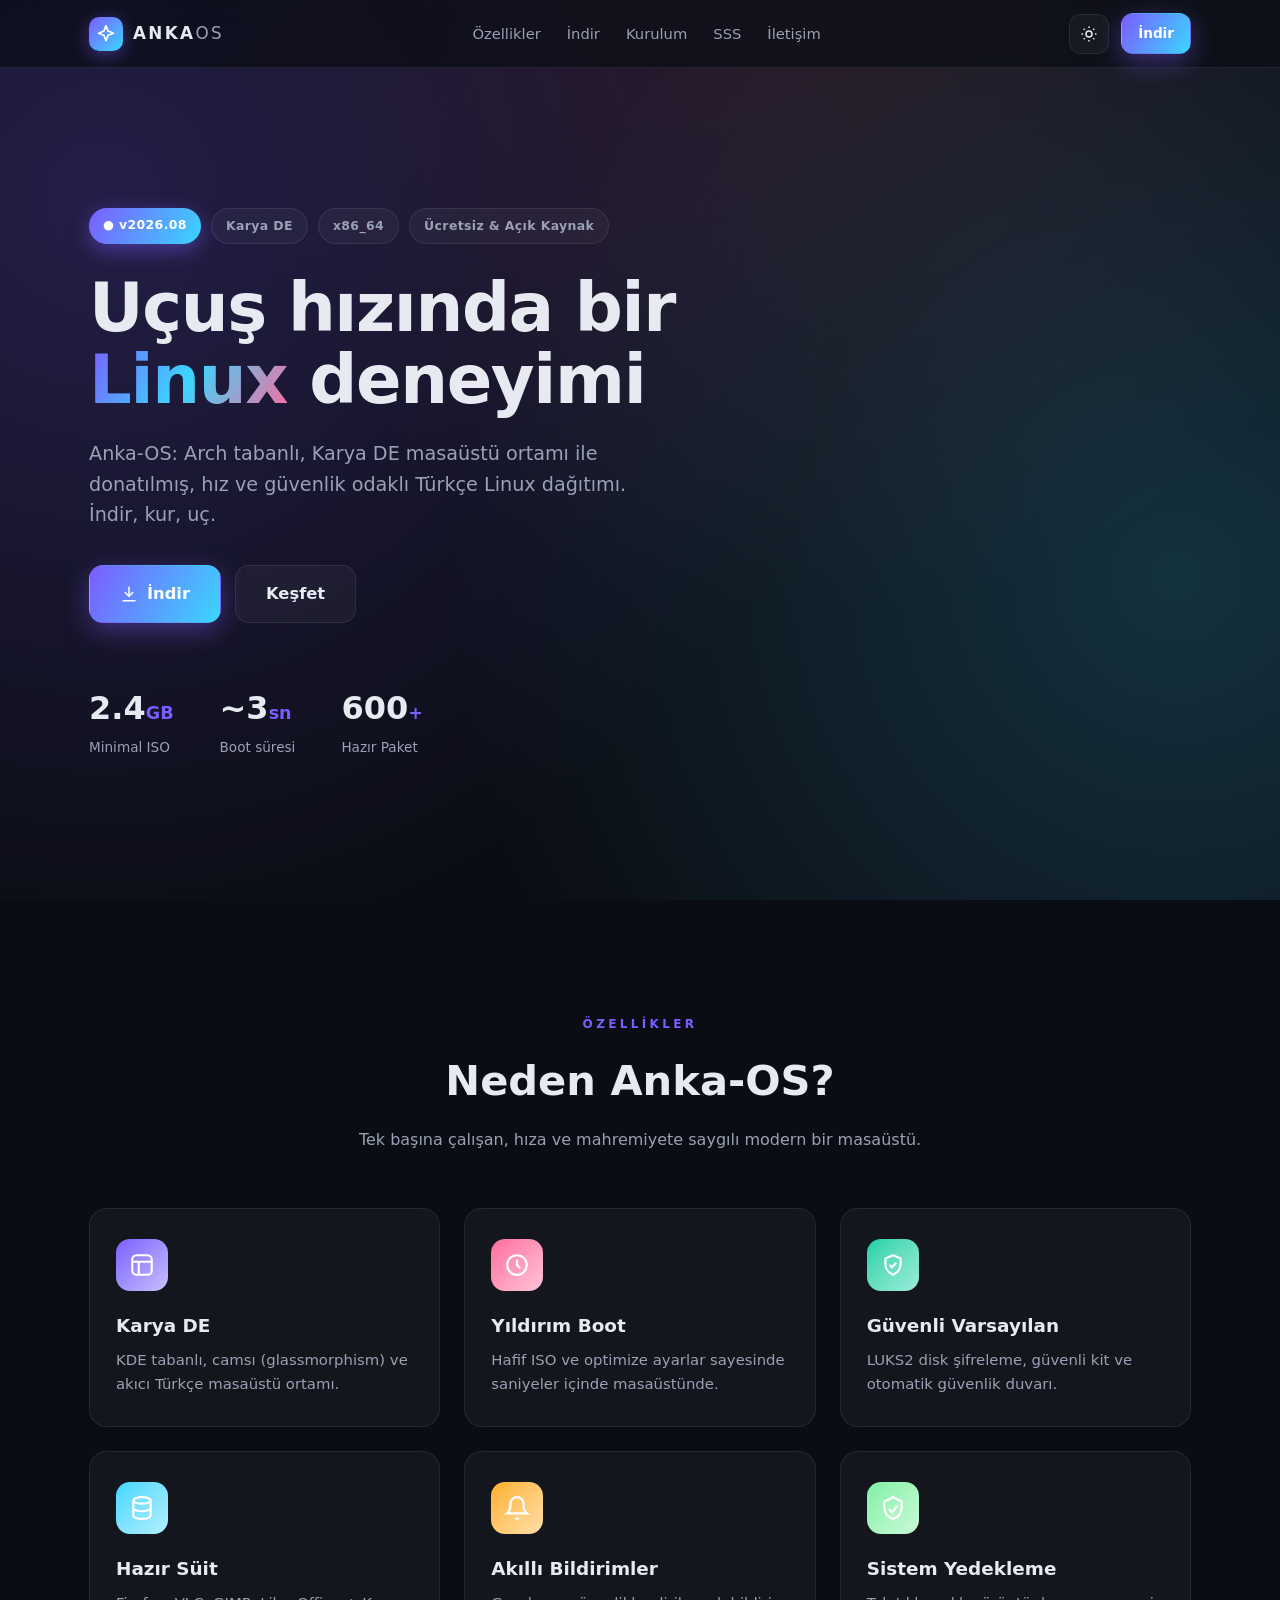
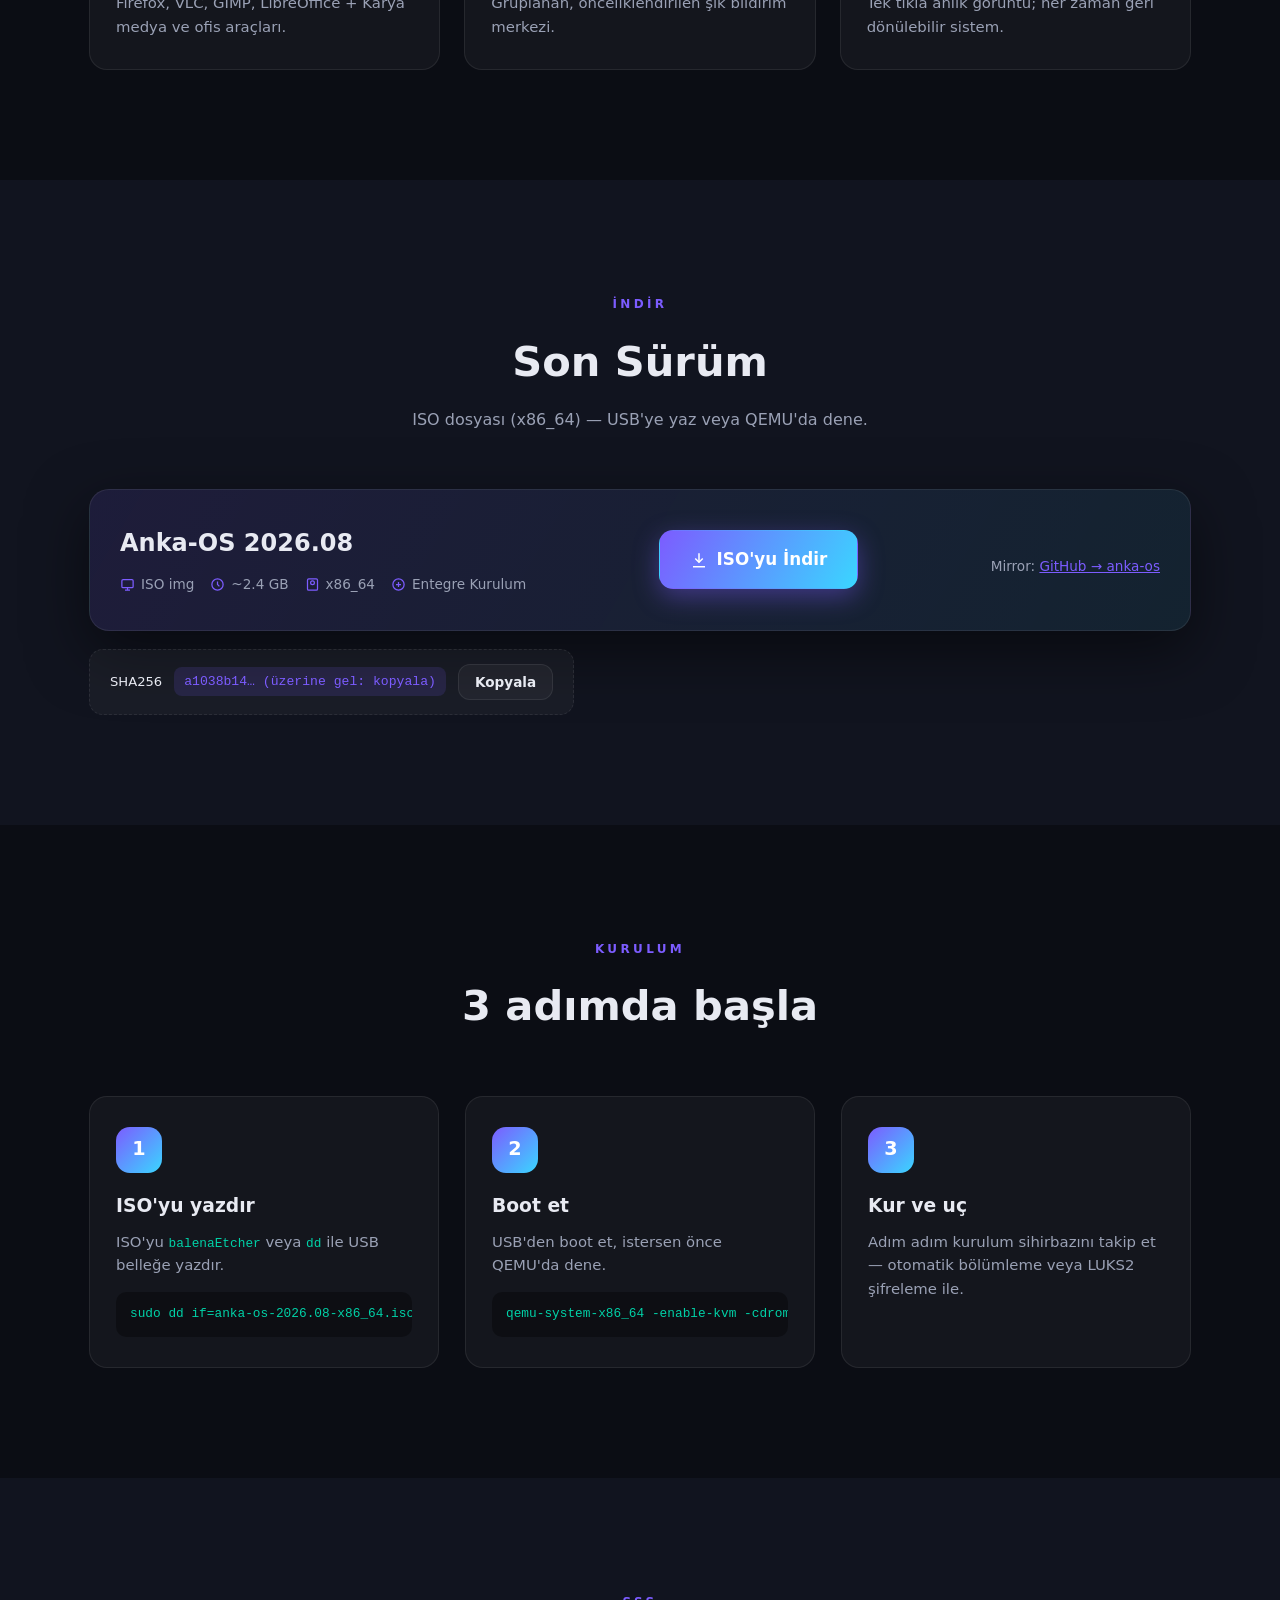
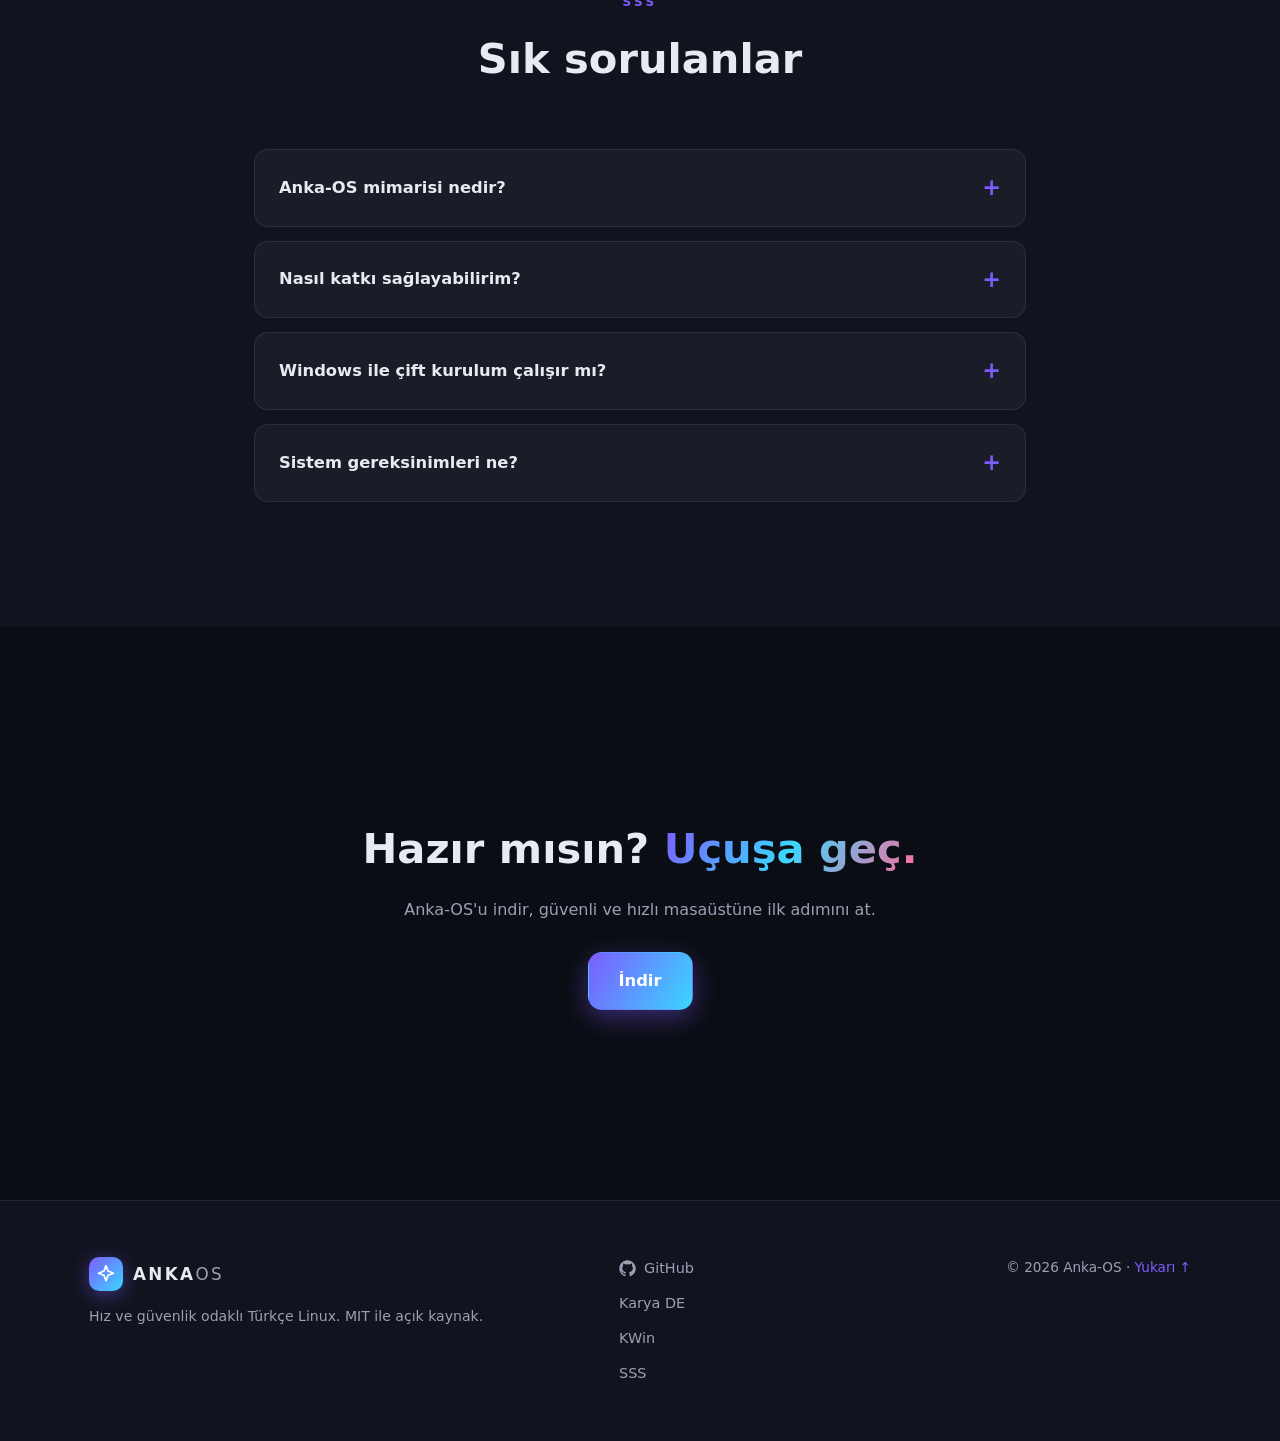
==== index.html @ d3cb18e6 "fix: doğrudan indirme linki (Drive önizlemesi yerine dosya indir)" ====
<!DOCTYPE html>
<html lang="tr" class="dark">
<head>
  <meta charset="UTF-8">
  <meta name="viewport" content="width=device-width, initial-scale=1.0">
  <title>Anka-OS — Hızlı, Şık, Güvenli Linux Dağıtımı</title>
  <meta name="description" content="Anka-OS: Karya DE masaüstü ortamıyla, hız ve güvenlik odaklı Türkçe Linux dağıtımı. İndir, kur, uç.">
  <meta property="og:title" content="Anka-OS — Hızlı, Şık, Güvenli Linux">
  <meta property="og:description" content="Karya DE + en yeni çekirdek. ISO'yu indir, QEMU'da ya da gerçek donanımda kur.">
  <meta property="og:type" content="website">
  <link rel="icon" href="assets/img/favicon.svg" type="image/svg+xml">
  <link rel="stylesheet" href="assets/css/style.css">
  <script defer src="assets/js/main.js"></script>
</head>
<body>

  <!-- NAV -->
  <header class="nav" id="nav">
    <div class="container nav-inner">
      <a href="#" class="brand">
        <span class="brand-badge" aria-hidden="true">
          <svg viewBox="0 0 24 24" fill="none" stroke="currentColor" stroke-width="2" stroke-linecap="round" stroke-linejoin="round"><path d="M12 2l2.5 6.5L21 11l-6.5 2.5L12 20l-2.5-6.5L3 11l6.5-2.5z"/></svg>
        </span>
        <span class="brand-text">ANKA<span class="brand-dim">OS</span></span>
      </a>
      <nav class="nav-links" id="navLinks">
        <a href="#ozellikler">Özellikler</a>
        <a href="#indir">İndir</a>
        <a href="#kurulum">Kurulum</a>
        <a href="#sss">SSS</a>
        <a href="#iletisim">İletişim</a>
      </nav>
      <div class="nav-actions">
        <button class="theme-toggle" id="themeToggle" aria-label="Tema değiştir" title="Açık/Koyu tema">
          <svg class="icon-sun" viewBox="0 0 24 24" fill="none" stroke="currentColor" stroke-width="2"><circle cx="12" cy="12" r="4"/><path d="M12 2v2M12 20v2M4.9 4.9l1.4 1.4M17.7 17.7l1.4 1.4M2 12h2M20 12h2M4.9 19.1l1.4-1.4M17.7 6.3l1.4-1.4"/></svg>
          <svg class="icon-moon" viewBox="0 0 24 24" fill="none" stroke="currentColor" stroke-width="2"><path d="M21 12.8A9 9 0 1111.2 3a7 7 0 009.8 9.8z"/></svg>
        </button>
        <a href="#indir" class="btn btn-primary btn-sm">İndir</a>
        <button class="hamburger" id="hamburger" aria-label="Menü">
          <span></span><span></span><span></span>
        </button>
      </div>
    </div>
  </header>

  <!-- HERO -->
  <section class="hero">
    <div class="hero-bg" aria-hidden="true"></div>
    <div class="container hero-inner">
      <div class="hero-badges">
        <span class="badge badge-glow">● v2026.08</span>
        <span class="badge">Karya DE</span>
        <span class="badge">x86_64</span>
        <span class="badge">Ücretsiz & Açık Kaynak</span>
      </div>
      <h1 class="hero-title">Uçuş hızında bir<br><span class="grad">Linux</span> deneyimi</h1>
      <p class="hero-sub">
        Anka-OS: Arch tabanlı, Karya DE masaüstü ortamı ile donatılmış,
        hız ve güvenlik odaklı Türkçe Linux dağıtımı. İndir, kur, uç.
      </p>
      <div class="hero-actions">
        <a href="#indir" class="btn btn-primary btn-lg">
          <svg viewBox="0 0 24 24" fill="none" stroke="currentColor" stroke-width="2" stroke-linecap="round"><path d="M12 3v12"/><path d="M7 10l5 5 5-5"/><path d="M4 21h16"/></svg>
          İndir
        </a>
        <a href="#ozellikler" class="btn btn-ghost btn-lg">Keşfet</a>
      </div>
      <div class="hero-stats">
        <div class="stat"><b>2.4<span>GB</span></b><small>Minimal ISO</small></div>
        <div class="stat"><b>~3<span>sn</span></b><small>Boot süresi</small></div>
        <div class="stat"><b>600<span>+</span></b><small>Hazır Paket</small></div>
      </div>
    </div>
  </section>

  <!-- ÖZELLİKLER -->
  <section class="section" id="ozellikler">
    <div class="container">
      <div class="section-head">
        <span class="overline">Özellikler</span>
        <h2>Neden Anka-OS?</h2>
        <p>Tek başına çalışan, hıza ve mahremiyete saygılı modern bir masaüstü.</p>
      </div>
      <div class="grid">
        <article class="card">
          <div class="card-icon" style="--ic:#7c5cff">
            <svg viewBox="0 0 24 24" fill="none" stroke="currentColor" stroke-width="2"><rect x="3" y="3" width="18" height="18" rx="4"/><path d="M3 9h18M9 21V9"/></svg>
          </div>
          <h3>Karya DE</h3>
          <p>KDE tabanlı, camsı (glassmorphism) ve akıcı Türkçe masaüstü ortamı.</p>
        </article>
        <article class="card">
          <div class="card-icon" style="--ic:#ff6b9d">
            <svg viewBox="0 0 24 24" fill="none" stroke="currentColor" stroke-width="2"><circle cx="12" cy="12" r="9"/><path d="M12 7v5l3 3"/></svg>
          </div>
          <h3>Yıldırım Boot</h3>
          <p>Hafif ISO ve optimize ayarlar sayesinde saniyeler içinde masaüstünde.</p>
        </article>
        <article class="card">
          <div class="card-icon" style="--ic:#00d1a7">
            <svg viewBox="0 0 24 24" fill="none" stroke="currentColor" stroke-width="2"><path d="M12 3l7 3v5c0 5-3.5 8.5-7 10-3.5-1.5-7-5-7-10V6z"/><path d="M9 12l2 2 4-4"/></svg>
          </div>
          <h3>Güvenli Varsayılan</h3>
          <p>LUKS2 disk şifreleme, güvenli kit ve otomatik güvenlik duvarı.</p>
        </article>
        <article class="card">
          <div class="card-icon" style="--ic:#3ad6ff">
            <svg viewBox="0 0 24 24" fill="none" stroke="currentColor" stroke-width="2"><ellipse cx="12" cy="5" rx="8" ry="3"/><path d="M4 5v14c0 1.7 3.6 3 8 3s8-1.3 8-3V5"/><path d="M4 12c0 1.7 3.6 3 8 3s8-1.3 8-3"/></svg>
          </div>
          <h3>Hazır Süit</h3>
          <p>Firefox, VLC, GIMP, LibreOffice + Karya medya ve ofis araçları.</p>
        </article>
        <article class="card">
          <div class="card-icon" style="--ic:#ffb020">
            <svg viewBox="0 0 24 24" fill="none" stroke="currentColor" stroke-width="2"><path d="M18 8a6 6 0 00-12 0c0 7-3 9-3 9h18s-3-2-3-9"/><path d="M13.7 21a2 2 0 01-3.4 0"/></svg>
          </div>
          <h3>Akıllı Bildirimler</h3>
          <p>Gruplanan, önceliklendirilen şık bildirim merkezi.</p>
        </article>
        <article class="card">
          <div class="card-icon" style="--ic:#7ef0a4">
            <svg viewBox="0 0 24 24" fill="none" stroke="currentColor" stroke-width="2"><path d="M12 2l8 4v6c0 5-3.5 9-8 10-4.5-1-8-5-8-10V6z"/><path d="M8 13l3 3 5-6"/></svg>
          </div>
          <h3>Sistem Yedekleme</h3>
          <p>Tek tıkla anlık görüntü; her zaman geri dönülebilir sistem.</p>
        </article>
      </div>
    </div>
  </section>

  <!-- İNDİR -->
  <section class="section section-alt" id="indir">
    <div class="container">
      <div class="section-head">
        <span class="overline">İndir</span>
        <h2>Son Sürüm</h2>
        <p>ISO dosyası (x86_64) — USB'ye yaz veya QEMU'da dene.</p>
      </div>
      <div class="download-card">
        <div class="dl-info">
          <div class="dl-ver">Anka-OS <b>2026.08</b></div>
          <div class="dl-meta">
            <span><svg viewBox="0 0 24 24" fill="none" stroke="currentColor" stroke-width="2"><rect x="3" y="4" width="18" height="13" rx="2"/><path d="M8 21h8M12 17v4"/></svg> ISO img</span>
            <span><svg viewBox="0 0 24 24" fill="none" stroke="currentColor" stroke-width="2"><circle cx="12" cy="12" r="9"/><path d="M12 7v5l3 3"/></svg> ~2.4 GB</span>
            <span><svg viewBox="0 0 24 24" fill="none" stroke="currentColor" stroke-width="2"><rect x="4" y="3" width="16" height="18" rx="2"/><path d="M12 12c1.5 0 3-1 3-3 0-2-1-3-3-3s-3 1-3 3c0 2 1.5 3 3 3z"/></svg> x86_64</span>
            <span><svg viewBox="0 0 24 24" fill="none" stroke="currentColor" stroke-width="2"><circle cx="12" cy="12" r="9"/><path d="M8 12h8M12 8v8"/></svg> Entegre Kurulum</span>
          </div>
        </div>
        <a href="https://drive.usercontent.google.com/download?id=1ZesMBj_uXWnRsh5Z6Bl4nd_MOm4eyefO&export=download" class="btn btn-primary btn-lg dl-btn" id="downloadBtn" target="_blank" rel="noopener">
          <svg viewBox="0 0 24 24" fill="none" stroke="currentColor" stroke-width="2"><path d="M12 3v12"/><path d="M7 10l5 5 5-5"/><path d="M4 21h16"/></svg>
          ISO'yu İndir
        </a>
        <p class="dl-note">Mirror: <a href="https://github.com/muhammetodosks/anka-os" target="_blank" rel="noopener">GitHub → anka-os</a></p>
      </div>
      <div class="checksum">
        <span>SHA256</span>
        <code id="checksumText">a1038b14… (üzerine gel: kopyala)</code>
        <button class="btn btn-ghost btn-sm" id="copyChecksum">Kopyala</button>
      </div>
    </div>
  </section>

  <!-- KURULUM -->
  <section class="section" id="kurulum">
    <div class="container">
      <div class="section-head">
        <span class="overline">Kurulum</span>
        <h2>3 adımda başla</h2>
      </div>
      <div class="steps">
        <div class="step">
          <div class="step-num">1</div>
          <h3>ISO'yu yazdır</h3>
          <p>ISO'yu <code>balenaEtcher</code> veya <code>dd</code> ile USB belleğe yazdır.</p>
          <pre><code>sudo dd if=anka-os-2026.08-x86_64.iso of=/dev/sdX bs=4M status=progress</code></pre>
        </div>
        <div class="step">
          <div class="step-num">2</div>
          <h3>Boot et</h3>
          <p>USB'den boot et, istersen önce QEMU'da dene.</p>
          <pre><code>qemu-system-x86_64 -enable-kvm -cdrom anka-os-2026.08-x86_64.iso -m 4096</code></pre>
        </div>
        <div class="step">
          <div class="step-num">3</div>
          <h3>Kur ve uç</h3>
          <p>Adım adım kurulum sihirbazını takip et — otomatik bölümleme veya LUKS2 şifreleme ile.</p>
        </div>
      </div>
    </div>
  </section>

  <!-- SSS -->
  <section class="section section-alt" id="sss">
    <div class="container container-narrow">
      <div class="section-head">
        <span class="overline">SSS</span>
        <h2>Sık sorulanlar</h2>
      </div>
      <div class="faq" id="faq">
        <details>
          <summary>Anka-OS mimarisi nedir?</summary>
          <p>Arch Linux tabanlı, KDE/Karya DE masaüstü ortamı taşıyan bağımsız, Türkçe Linux dağıtımı.</p>
        </details>
        <details>
          <summary>Nasıl katkı sağlayabilirim?</summary>
          <p>GitHub üzerindeki açık kaynak depoya issue açabilir, kod yazabilir veya paket önerebilirsiniz.</p>
        </details>
        <details>
          <summary>Windows ile çift kurulum çalışır mı?</summary>
          <p>Evet — kurulum sihirbazında otomatik bölümleme "yan yana" seçeneğini destekler.</p>
        </details>
        <details>
          <summary>Sistem gereksinimleri ne?</summary>
          <p>4 GB RAM, 20 GB disk ve 64-bit işlemci önerilir. 2 GB RAM ile canlı deneme yapabilirsiniz.</p>
        </details>
      </div>
    </div>
  </section>

  <!-- CTA -->
  <section class="section cta">
    <div class="container cta-inner">
      <h2>Hazır mısın? <span class="grad">Uçuşa geç.</span></h2>
      <p>Anka-OS'u indir, güvenli ve hızlı masaüstüne ilk adımını at.</p>
      <a href="#indir" class="btn btn-primary btn-lg">İndir</a>
    </div>
  </section>

  <!-- FOOTER -->
  <footer class="footer" id="iletisim">
    <div class="container footer-inner">
      <div>
        <div class="brand">
          <span class="brand-badge" aria-hidden="true">
            <svg viewBox="0 0 24 24" fill="none" stroke="currentColor" stroke-width="2" stroke-linecap="round" stroke-linejoin="round"><path d="M12 2l2.5 6.5L21 11l-6.5 2.5L12 20l-2.5-6.5L3 11l6.5-2.5z"/></svg>
          </span>
          <span class="brand-text">ANKA<span class="brand-dim">OS</span></span>
        </div>
        <p class="footer-note">Hız ve güvenlik odaklı Türkçe Linux. MIT ile açık kaynak.</p>
      </div>
      <div class="footer-links">
        <a href="https://github.com/muhammetodosks/anka-os" target="_blank" rel="noopener"><svg viewBox="0 0 24 24" fill="currentColor"><path d="M12 .5C5.7.5.5 5.7.5 12c0 5.1 3.3 9.4 7.9 10.9.6.1.8-.3.8-.6v-2c-3.2.7-3.9-1.5-3.9-1.5-.5-1.3-1.3-1.7-1.3-1.7-1-.7.1-.7.1-.7 1.2.1 1.8 1.2 1.8 1.2 1 1.8 2.7 1.3 3.4 1 .1-.8.4-1.3.7-1.6-2.6-.3-5.3-1.3-5.3-5.7 0-1.3.4-2.3 1.2-3.1-.1-.3-.5-1.5.1-3.1 0 0 1-.3 3.2 1.2a11 11 0 015.8 0c2.2-1.5 3.2-1.2 3.2-1.2.6 1.6.2 2.8.1 3.1.8.8 1.2 1.8 1.2 3.1 0 4.4-2.7 5.4-5.3 5.7.4.4.8 1.1.8 2.2v3.2c0 .3.2.7.8.6 4.6-1.5 7.9-5.8 7.9-10.9C23.5 5.7 18.3.5 12 .5z"/></svg> GitHub</a>
        <a href="https://github.com/muhammetodosks/karya-de" target="_blank" rel="noopener">Karya DE</a>
        <a href="https://github.com/muhammetodosks/kwin" target="_blank" rel="noopener">KWin</a>
        <a href="#sss">SSS</a>
      </div>
      <div class="footer-made">
        <p>© 2026 Anka-OS · <a href="#" onclick="window.scrollTo({top:0,behavior:'smooth'});return false">Yukarı ↑</a></p>
      </div>
    </div>
  </footer>

  <button class="back-to-top" id="backToTop" aria-label="Yukarı çık">
    <svg viewBox="0 0 24 24" fill="none" stroke="currentColor" stroke-width="2" stroke-linecap="round"><path d="M12 19V5"/><path d="M5 12l7-7 7 7"/></svg>
  </button>

</body>
</html>
---- assets/css/style.css ----
/* ANKA-OS — Modern Landing 2026 */
:root {
  --bg: #0b0d14;
  --bg-alt: #11141f;
  --card: rgba(255, 255, 255, 0.04);
  --card-border: rgba(255, 255, 255, 0.08);
  --text: #e8eaf2;
  --muted: #9aa1b5;
  --primary: #7c5cff;
  --primary-2: #3ad6ff;
  --accent: #ff6b9d;
  --success: #00d1a7;
  --radius: 18px;
  --shadow: 0 20px 60px rgba(0, 0, 0, 0.5);
  --nav-h: 68px;
}
html.light {
  --bg: #f4f5fb;
  --bg-alt: #eceef8;
  --card: rgba(0, 0, 0, 0.03);
  --card-border: rgba(0, 0, 0, 0.08);
  --text: #10132a;
  --muted: #565d75;
  --shadow: 0 20px 60px rgba(30, 40, 90, 0.12);
}
* { margin: 0; padding: 0; box-sizing: border-box; }
html { scroll-behavior: smooth; }
body {
  font-family: "Inter", "Segoe UI", system-ui, sans-serif;
  background: var(--bg); color: var(--text);
  line-height: 1.6;
  transition: background .4s ease, color .4s ease;
  overflow-x: hidden;
}
.container { width: 100%; max-width: 1150px; margin: 0 auto; padding: 0 24px; }
.container-narrow { max-width: 820px; }
.grad {
  background: linear-gradient(120deg, var(--primary), var(--primary-2) 50%, var(--accent));
  -webkit-background-clip: text; background-clip: text;
  -webkit-text-fill-color: transparent; color: transparent;
}

/* ---------- NAV ---------- */
.nav {
  position: fixed; top: 0; left: 0; right: 0; height: var(--nav-h); z-index: 100;
  background: color-mix(in srgb, var(--bg) 70%, transparent);
  backdrop-filter: blur(16px); -webkit-backdrop-filter: blur(16px);
  border-bottom: 1px solid var(--card-border);
  transition: background .3s ease;
}
.nav-inner { height: 100%; display: flex; align-items: center; justify-content: space-between; gap: 20px; }
.brand { display: flex; align-items: center; gap: 10px; text-decoration: none; color: var(--text); }
.brand-badge {
  width: 34px; height: 34px; display: grid; place-items: center; border-radius: 10px; color: #fff;
  background: linear-gradient(135deg, var(--primary), var(--primary-2));
  box-shadow: 0 4px 18px rgba(124,92,255,.45);
}
.brand-badge svg { width: 20px; height: 20px; }
.brand-text { font-weight: 800; letter-spacing: .14em; font-size: 1.05rem; }
.brand-dim { color: var(--muted); font-weight: 500; }
.nav-links { display: flex; gap: 26px; align-items: center; }
.nav-links a { color: var(--muted); text-decoration: none; font-size: .92rem; font-weight: 500; transition: color .2s; }
.nav-links a:hover { color: var(--text); }
.nav-actions { display: flex; align-items: center; gap: 12px; }

.theme-toggle {
  width: 40px; height: 40px; border: 1px solid var(--card-border); border-radius: 12px;
  background: var(--card); color: var(--text); cursor: pointer; display: grid; place-items: center;
  transition: transform .2s, border-color .2s;
}
.theme-toggle:hover { transform: rotate(20deg); border-color: var(--primary); }
.theme-toggle svg { width: 18px; height: 18px; }
.icon-moon { display: none; }
html.light .icon-sun { display: none; }
html.light .icon-moon { display: block; }

/* Buttons */
.btn {
  display: inline-flex; align-items: center; justify-content: center; gap: 9px;
  padding: 12px 22px; border-radius: 12px; border: 1px solid transparent;
  text-decoration: none; font-weight: 600; font-size: .95rem; cursor: pointer; font-family: inherit;
  transition: transform .15s ease, box-shadow .2s ease, background .2s ease, color .2s;
}
.btn svg { width: 18px; height: 18px; }
.btn-sm { padding: 9px 16px; font-size: .85rem; }
.btn-lg { padding: 15px 30px; font-size: 1.02rem; border-radius: 14px; }
.btn-primary { background: linear-gradient(120deg, var(--primary), var(--primary-2)); color: #fff; box-shadow: 0 8px 26px rgba(124,92,255,.4); }
.btn-primary:hover { transform: translateY(-2px); box-shadow: 0 14px 34px rgba(124,92,255,.55); }
.btn-ghost { background: var(--card); color: var(--text); border-color: var(--card-border); }
.btn-ghost:hover { border-color: var(--primary); transform: translateY(-2px); }

.hamburger { display: none; flex-direction: column; gap: 5px; background: none; border: 0; cursor: pointer; padding: 6px; }
.hamburger span { width: 22px; height: 2px; background: var(--text); border-radius: 2px; transition: .3s; }
/* ---------- HERO ---------- */
.hero { position: relative; min-height: 100vh; display: flex; align-items: center; padding-top: var(--nav-h); overflow: hidden; }
.hero-bg {
  position: absolute; inset: -20%; z-index: 0;
  background:
    radial-gradient(circle at 20% 30%, rgba(124,92,255,.22), transparent 45%),
    radial-gradient(circle at 80% 60%, rgba(58,214,255,.18), transparent 45%),
    radial-gradient(circle at 60% 15%, rgba(255,107,157,.12), transparent 40%);
  animation: drift 18s ease-in-out infinite alternate;
}
@keyframes drift {
  from { transform: translate3d(-3%, -2%, 0) scale(1); }
  to { transform: translate3d(3%, 3%, 0) scale(1.08); }
}
.hero-inner { position: relative; z-index: 1; }
.hero-badges { display: flex; flex-wrap: wrap; gap: 10px; margin-bottom: 28px; }
.badge {
  padding: 7px 14px; border-radius: 100px; font-size: .78rem; font-weight: 600; letter-spacing: .03em;
  background: var(--card); border: 1px solid var(--card-border); color: var(--muted);
}
.badge-glow { color: #fff; background: linear-gradient(120deg, var(--primary), var(--primary-2)); border: 0; box-shadow: 0 6px 20px rgba(124,92,255,.45); }
.hero-title { font-size: clamp(2.4rem, 6vw, 4.2rem); line-height: 1.08; font-weight: 800; letter-spacing: -.02em; margin-bottom: 22px; }
.hero-sub { font-size: clamp(1rem, 2vw, 1.2rem); color: var(--muted); max-width: 560px; margin-bottom: 34px; }
.hero-actions { display: flex; gap: 14px; flex-wrap: wrap; margin-bottom: 60px; }
.hero-stats { display: flex; gap: 46px; flex-wrap: wrap; }
.stat b { display: block; font-size: 2rem; font-weight: 800; }
.stat b span { color: var(--primary); font-size: 1.1rem; }
.stat small { color: var(--muted); font-size: .85rem; }

/* ---------- SECTIONS ---------- */
.section { padding: 110px 0; }
.section-alt { background: var(--bg-alt); }
.section-head { text-align: center; max-width: 640px; margin: 0 auto 56px; }
.overline { display: inline-block; color: var(--primary); text-transform: uppercase; letter-spacing: .28em; font-size: .75rem; font-weight: 700; margin-bottom: 14px; }
.section-head h2 { font-size: clamp(1.8rem, 4vw, 2.6rem); font-weight: 800; margin-bottom: 12px; }
.section-head p { color: var(--muted); }

/* Cards */
.grid { display: grid; grid-template-columns: repeat(auto-fit, minmax(290px, 1fr)); gap: 24px; }
.card {
  padding: 30px 26px; border-radius: var(--radius);
  background: var(--card); border: 1px solid var(--card-border);
  transition: transform .25s ease, border-color .25s ease, box-shadow .25s ease;
}
.card:hover { transform: translateY(-6px); border-color: var(--primary); box-shadow: var(--shadow); }
.card-icon {
  width: 52px; height: 52px; border-radius: 14px; margin-bottom: 20px;
  display: grid; place-items: center; color: #fff;
  background: linear-gradient(135deg, var(--ic), color-mix(in srgb, var(--ic) 40%, white));
}
.card-icon svg { width: 26px; height: 26px; }
.card h3 { font-size: 1.15rem; margin-bottom: 8px; }
.card p { color: var(--muted); font-size: .93rem; }

/* ---------- DOWNLOAD ---------- */
.download-card {
  display: flex; align-items: center; justify-content: space-between; gap: 26px; flex-wrap: wrap;
  padding: 34px 30px; border-radius: 20px;
  background: linear-gradient(120deg, rgba(124,92,255,.12), rgba(58,214,255,.08));
  border: 1px solid var(--card-border); box-shadow: var(--shadow);
}
.dl-ver { font-size: 1.5rem; font-weight: 800; }
.dl-meta { display: flex; flex-wrap: wrap; gap: 16px; margin-top: 12px; }
.dl-meta span { display: inline-flex; align-items: center; gap: 6px; color: var(--muted); font-size: .85rem; }
.dl-meta svg { width: 15px; height: 15px; color: var(--primary); }
.dl-btn { font-size: 1.05rem; }
.dl-note { margin-top: 14px; color: var(--muted); font-size: .85rem; }
.dl-note a { color: var(--primary); }
.checksum {
  display: flex; align-items: center; gap: 12px; margin-top: 18px;
  padding: 14px 20px; border-radius: 14px; background: var(--card); border: 1px dashed var(--card-border);
  font-size: .82rem; width: fit-content;
}
.checksum code { background: rgba(124,92,255,.14); color: var(--primary); padding: 4px 10px; border-radius: 8px; }

/* ---------- STEPS ---------- */
.steps { display: grid; grid-template-columns: repeat(auto-fit, minmax(280px, 1fr)); gap: 26px; }
.step { position: relative; padding: 30px 26px; border-radius: var(--radius); background: var(--card); border: 1px solid var(--card-border); }
.step-num {
  width: 46px; height: 46px; border-radius: 14px; display: grid; place-items: center;
  font-weight: 800; font-size: 1.2rem; color: #fff; margin-bottom: 18px;
  background: linear-gradient(135deg, var(--primary), var(--primary-2));
}
.step h3 { margin-bottom: 10px; }
.step p { color: var(--muted); font-size: .93rem; margin-bottom: 14px; }
.step pre { background: rgba(0,0,0,.35); padding: 12px 14px; border-radius: 10px; overflow-x: auto; }
html.light .step pre { background: rgba(0,0,0,.06); }
.step code { font-family: "JetBrains Mono", monospace; font-size: .8rem; color: var(--success); }

/* ---------- FAQ ---------- */
.faq details {
  background: var(--card); border: 1px solid var(--card-border); border-radius: 14px;
  padding: 20px 24px; margin-bottom: 14px; transition: border-color .2s;
}
.faq details[open] { border-color: var(--primary); }
.faq summary { cursor: pointer; font-weight: 600; font-size: 1.02rem; list-style: none; display: flex; justify-content: space-between; align-items: center; gap: 12px; }
.faq summary::-webkit-details-marker { display: none; }
.faq summary::after { content: "+"; font-size: 1.4rem; color: var(--primary); transition: transform .2s; }
.faq details[open] summary::after { transform: rotate(45deg); }
.faq p { color: var(--muted); margin-top: 12px; font-size: .95rem; }

/* ---------- CTA ---------- */
.cta-inner { text-align: center; padding: 80px 24px; }
.cta h2 { font-size: clamp(1.8rem, 4vw, 2.6rem); font-weight: 800; margin-bottom: 14px; }
.cta p { color: var(--muted); margin-bottom: 30px; }

/* ---------- FOOTER ---------- */
.footer { border-top: 1px solid var(--card-border); background: var(--bg-alt); padding: 56px 0; }
.footer-inner { display: grid; grid-template-columns: 1.4fr 1fr auto; gap: 30px; align-items: start; }
.footer-note { color: var(--muted); margin-top: 14px; font-size: .88rem; }
.footer-links { display: flex; flex-direction: column; gap: 12px; }
.footer-links a { color: var(--muted); text-decoration: none; font-size: .9rem; display: inline-flex; align-items: center; gap: 8px; transition: color .2s; }
.footer-links a:hover { color: var(--primary); }
.footer-links svg { width: 17px; height: 17px; }
.footer-made { color: var(--muted); font-size: .85rem; }
.footer-made a { color: var(--primary); text-decoration: none; }

.back-to-top {
  position: fixed; right: 22px; bottom: 22px; z-index: 90;
  width: 46px; height: 46px; border-radius: 14px; border: 1px solid var(--card-border);
  background: var(--card); color: var(--text); cursor: pointer; backdrop-filter: blur(10px);
  display: grid; place-items: center; opacity: 0; pointer-events: none; transition: opacity .3s;
}
.back-to-top.visible { opacity: 1; pointer-events: auto; }
.back-to-top svg { width: 20px; height: 20px; }

/* reveal on scroll */
.reveal { opacity: 0; transform: translateY(24px); transition: opacity .7s ease, transform .7s ease; }
.reveal.in { opacity: 1; transform: none; }

/* ---------- RESPONSIVE ---------- */
@media (max-width: 900px) {
  .nav-links {
    position: fixed; top: var(--nav-h); left: 0; right: 0;
    flex-direction: column; gap: 6px; padding: 18px 24px;
    background: var(--bg); border-bottom: 1px solid var(--card-border);
    transform: translateY(-16px); opacity: 0; pointer-events: none;
    transition: .3s ease; z-index: 99;
  }
  .nav-links.open { transform: none; opacity: 1; pointer-events: auto; }
  .nav-links a { padding: 12px 0; font-size: 1rem; border-bottom: 1px solid var(--card-border); }
  .hamburger { display: flex; }
  .hero-inner, .footer-inner { padding: 0 8px; }
  .footer-inner { grid-template-columns: 1fr; gap: 20px; }
  .checksum { flex-wrap: wrap; }
}
@media (max-width: 520px) {
  .hero-actions .btn { width: 100%; }
  .download-card { flex-direction: column; align-items: flex-start; }
  .dl-btn { width: 100%; }
}
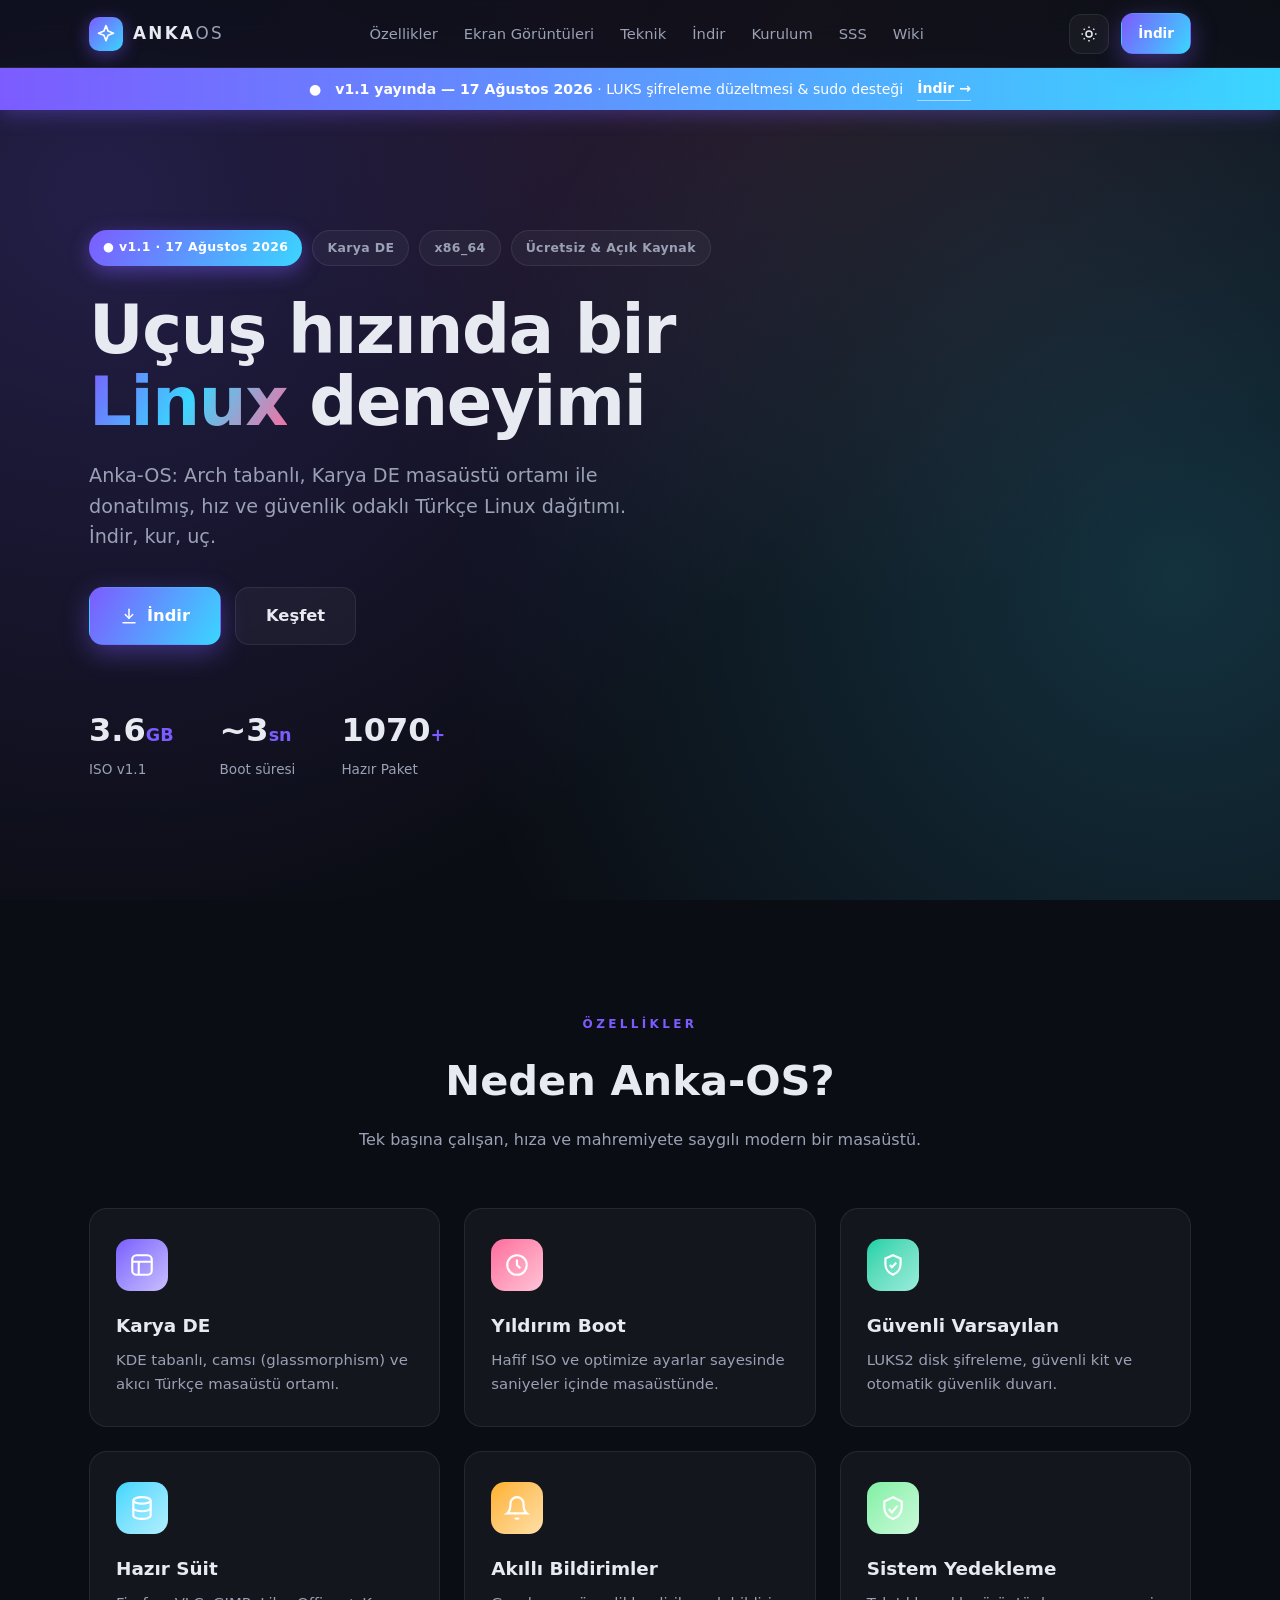
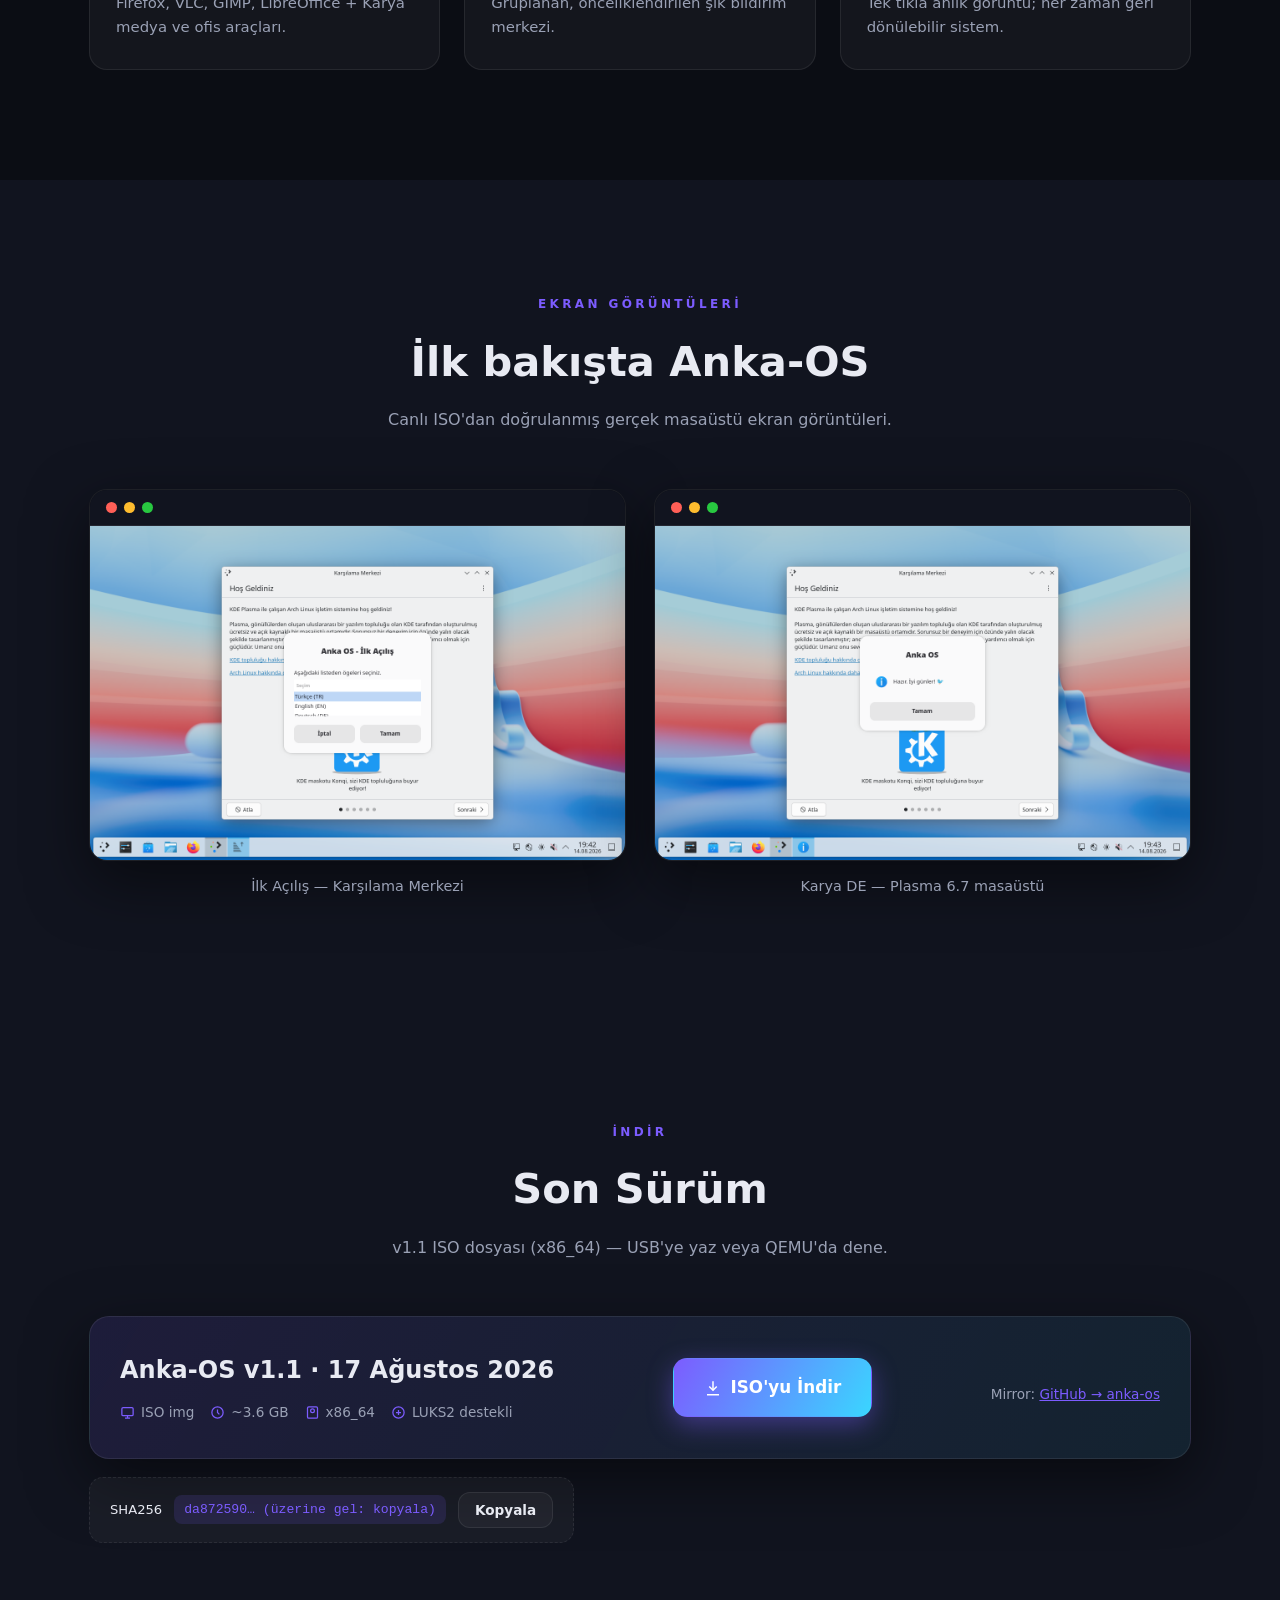
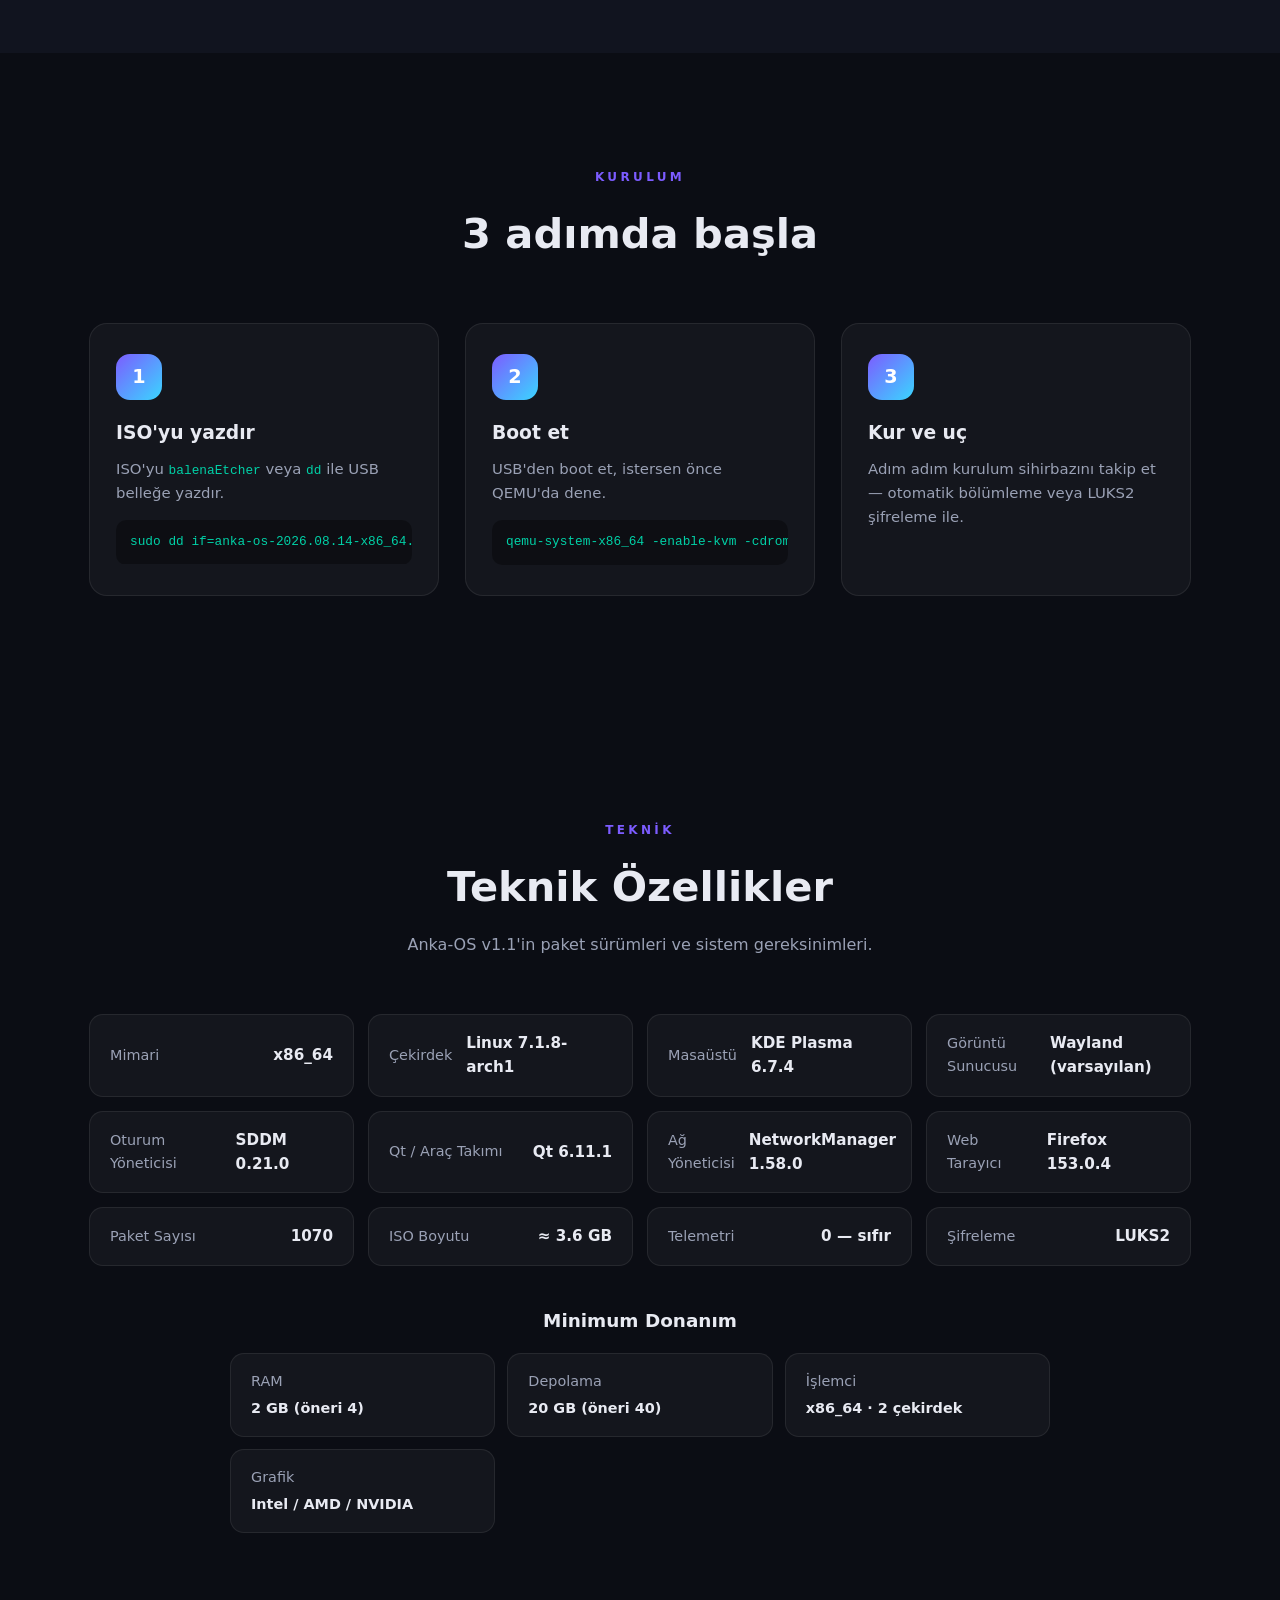
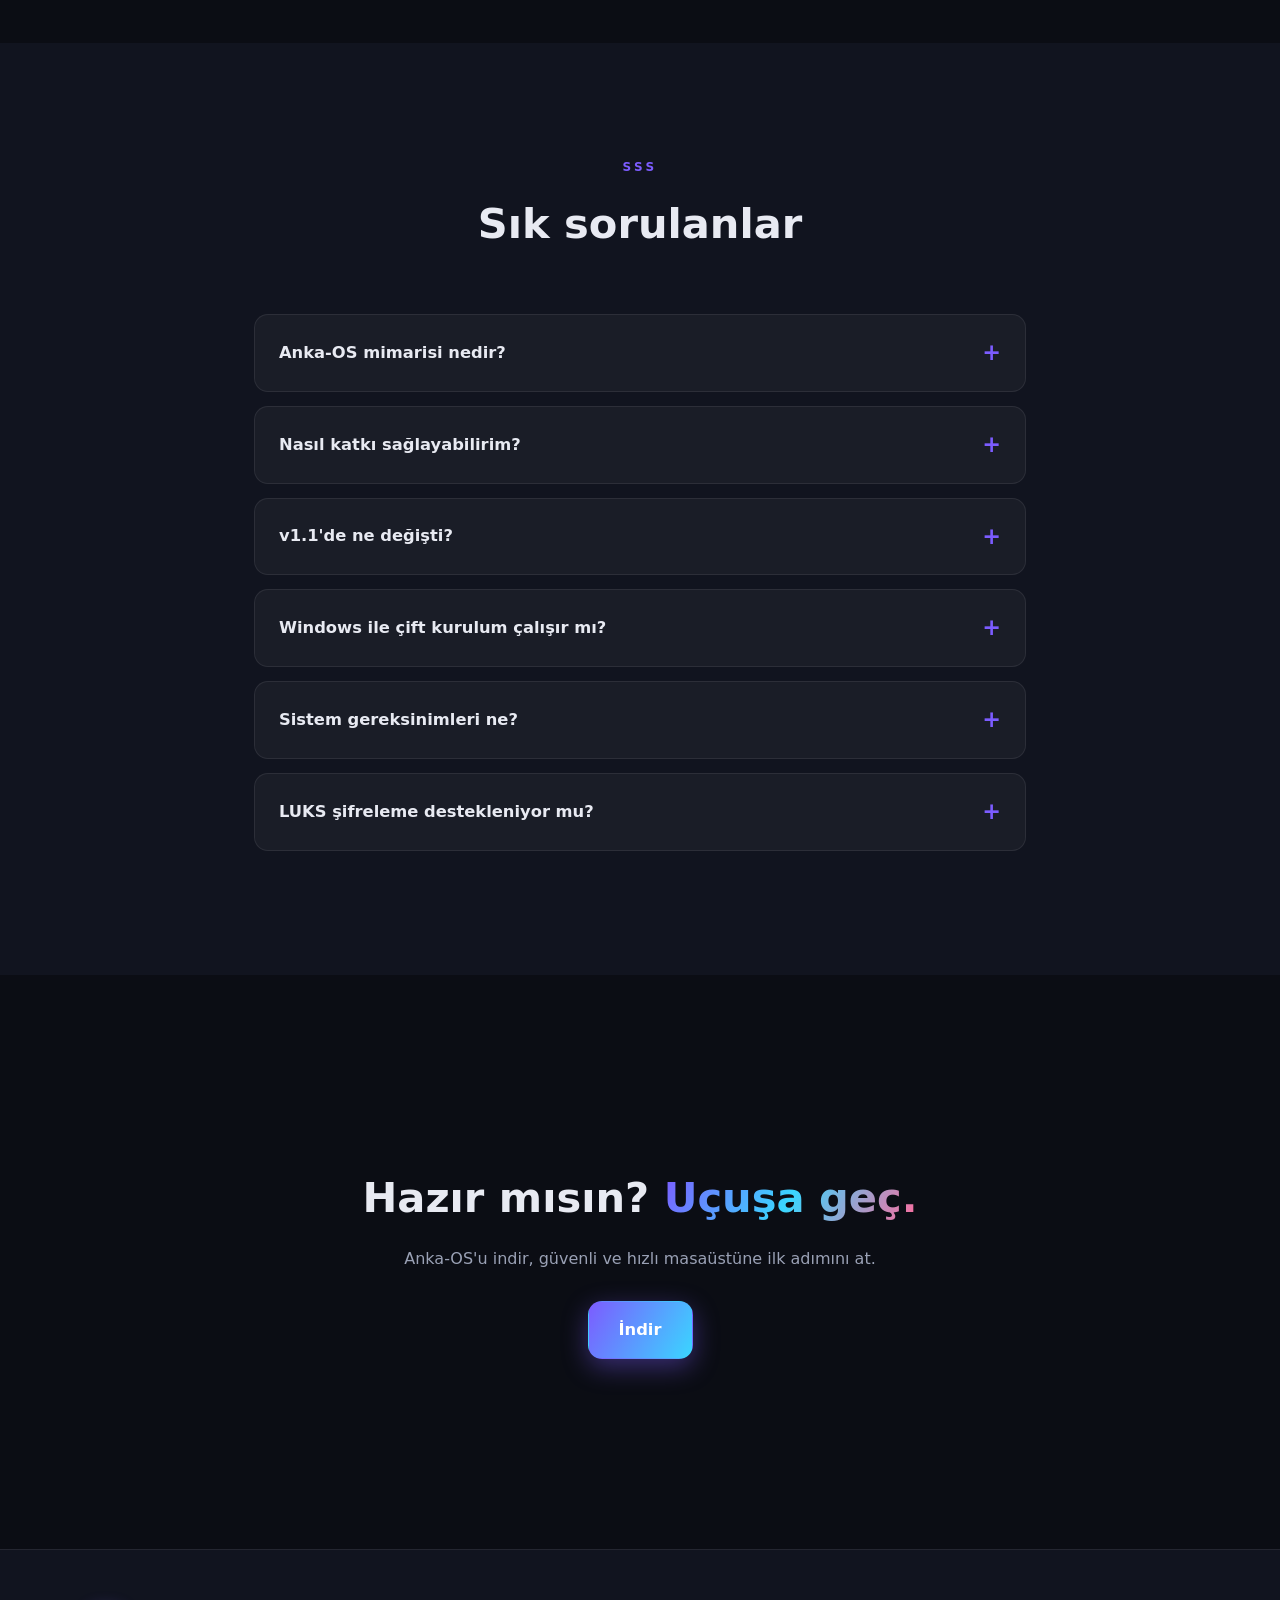
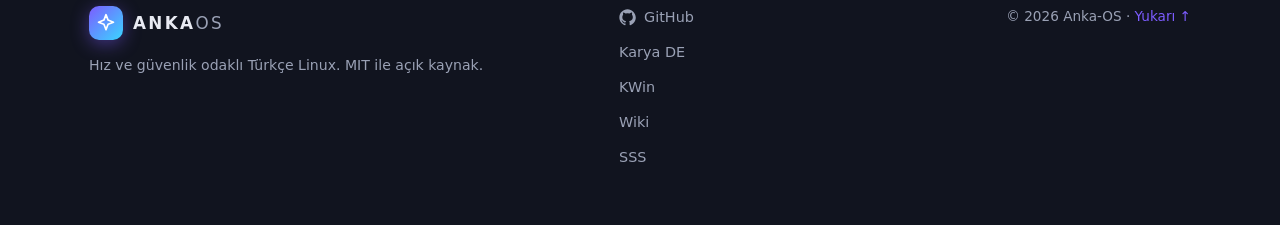
==== commit a1a49257: "v1.1 (17 Ağustos 2026): ekran görüntüleri, teknik özellikler, yayın duyurusu, wiki sayfası" ====
--- a/index.html
+++ b/index.html
@@ -4,9 +4,9 @@
   <meta charset="UTF-8">
   <meta name="viewport" content="width=device-width, initial-scale=1.0">
   <title>Anka-OS — Hızlı, Şık, Güvenli Linux Dağıtımı</title>
-  <meta name="description" content="Anka-OS: Karya DE masaüstü ortamıyla, hız ve güvenlik odaklı Türkçe Linux dağıtımı. İndir, kur, uç.">
+  <meta name="description" content="Anka-OS: Karya DE masaüstü ortamıyla, hız ve güvenlik odaklı Türkçe Linux dağıtımı. v1.1 — 17 Ağustos 2026'da yayında. İndir, kur, uç.">
   <meta property="og:title" content="Anka-OS — Hızlı, Şık, Güvenli Linux">
-  <meta property="og:description" content="Karya DE + en yeni çekirdek. ISO'yu indir, QEMU'da ya da gerçek donanımda kur.">
+  <meta property="og:description" content="Karya DE + en yeni çekirdek. v1.1 yayında: LUKS düzeltmesi ve sudo desteği. ISO'yu indir, QEMU'da ya da gerçek donanımda kur.">
   <meta property="og:type" content="website">
   <link rel="icon" href="assets/img/favicon.svg" type="image/svg+xml">
   <link rel="stylesheet" href="assets/css/style.css">
@@ -25,10 +25,12 @@
       </a>
       <nav class="nav-links" id="navLinks">
         <a href="#ozellikler">Özellikler</a>
+        <a href="#ekran">Ekran Görüntüleri</a>
+        <a href="#teknik">Teknik</a>
         <a href="#indir">İndir</a>
         <a href="#kurulum">Kurulum</a>
         <a href="#sss">SSS</a>
-        <a href="#iletisim">İletişim</a>
+        <a href="wiki.html">Wiki</a>
       </nav>
       <div class="nav-actions">
         <button class="theme-toggle" id="themeToggle" aria-label="Tema değiştir" title="Açık/Koyu tema">
@@ -43,12 +45,21 @@
     </div>
   </header>
 
+  <!-- YAYIN DUYURUSU -->
+  <div class="announce" id="announce">
+    <div class="container announce-inner">
+      <span class="announce-pulse">●</span>
+      <span class="announce-text"><b>v1.1 yayında — 17 Ağustos 2026</b> · LUKS şifreleme düzeltmesi &amp; sudo desteği</span>
+      <a href="#indir" class="announce-link">İndir →</a>
+    </div>
+  </div>
+
   <!-- HERO -->
   <section class="hero">
     <div class="hero-bg" aria-hidden="true"></div>
     <div class="container hero-inner">
       <div class="hero-badges">
-        <span class="badge badge-glow">● v2026.08</span>
+        <span class="badge badge-glow">● v1.1 · 17 Ağustos 2026</span>
         <span class="badge">Karya DE</span>
         <span class="badge">x86_64</span>
         <span class="badge">Ücretsiz & Açık Kaynak</span>
@@ -66,9 +77,9 @@
         <a href="#ozellikler" class="btn btn-ghost btn-lg">Keşfet</a>
       </div>
       <div class="hero-stats">
-        <div class="stat"><b>2.4<span>GB</span></b><small>Minimal ISO</small></div>
+        <div class="stat"><b>3.6<span>GB</span></b><small>ISO v1.1</small></div>
         <div class="stat"><b>~3<span>sn</span></b><small>Boot süresi</small></div>
-        <div class="stat"><b>600<span>+</span></b><small>Hazır Paket</small></div>
+        <div class="stat"><b>1070<span>+</span></b><small>Hazır Paket</small></div>
       </div>
     </div>
   </section>
@@ -128,25 +139,52 @@
     </div>
   </section>
 
+  <!-- EKRAN GÖRÜNTÜLERİ -->
+  <section class="section section-alt" id="ekran">
+    <div class="container">
+      <div class="section-head">
+        <span class="overline">Ekran Görüntüleri</span>
+        <h2>İlk bakışta Anka-OS</h2>
+        <p>Canlı ISO'dan doğrulanmış gerçek masaüstü ekran görüntüleri.</p>
+      </div>
+      <div class="shots">
+        <figure class="shot">
+          <div class="shot-frame">
+            <div class="shot-bar"><span></span><span></span><span></span></div>
+            <img src="assets/img/screenshot-welcome.png" alt="Anka-OS karşılama ekranı" loading="lazy">
+          </div>
+          <figcaption>İlk Açılış — Karşılama Merkezi</figcaption>
+        </figure>
+        <figure class="shot">
+          <div class="shot-frame">
+            <div class="shot-bar"><span></span><span></span><span></span></div>
+            <img src="assets/img/screenshot-desktop.png" alt="Anka-OS masaüstü" loading="lazy">
+          </div>
+          <figcaption>Karya DE — Plasma 6.7 masaüstü</figcaption>
+        </figure>
+      </div>
+    </div>
+  </section>
+
   <!-- İNDİR -->
   <section class="section section-alt" id="indir">
     <div class="container">
       <div class="section-head">
         <span class="overline">İndir</span>
         <h2>Son Sürüm</h2>
-        <p>ISO dosyası (x86_64) — USB'ye yaz veya QEMU'da dene.</p>
+        <p>v1.1 ISO dosyası (x86_64) — USB'ye yaz veya QEMU'da dene.</p>
       </div>
       <div class="download-card">
         <div class="dl-info">
-          <div class="dl-ver">Anka-OS <b>2026.08</b></div>
+          <div class="dl-ver">Anka-OS <b>v1.1</b> <span class="dl-date">· 17 Ağustos 2026</span></div>
           <div class="dl-meta">
             <span><svg viewBox="0 0 24 24" fill="none" stroke="currentColor" stroke-width="2"><rect x="3" y="4" width="18" height="13" rx="2"/><path d="M8 21h8M12 17v4"/></svg> ISO img</span>
-            <span><svg viewBox="0 0 24 24" fill="none" stroke="currentColor" stroke-width="2"><circle cx="12" cy="12" r="9"/><path d="M12 7v5l3 3"/></svg> ~2.4 GB</span>
+            <span><svg viewBox="0 0 24 24" fill="none" stroke="currentColor" stroke-width="2"><circle cx="12" cy="12" r="9"/><path d="M12 7v5l3 3"/></svg> ~3.6 GB</span>
             <span><svg viewBox="0 0 24 24" fill="none" stroke="currentColor" stroke-width="2"><rect x="4" y="3" width="16" height="18" rx="2"/><path d="M12 12c1.5 0 3-1 3-3 0-2-1-3-3-3s-3 1-3 3c0 2 1.5 3 3 3z"/></svg> x86_64</span>
-            <span><svg viewBox="0 0 24 24" fill="none" stroke="currentColor" stroke-width="2"><circle cx="12" cy="12" r="9"/><path d="M8 12h8M12 8v8"/></svg> Entegre Kurulum</span>
-          </div>
-        </div>
-        <a href="https://drive.usercontent.google.com/download?id=1ZesMBj_uXWnRsh5Z6Bl4nd_MOm4eyefO&export=download" class="btn btn-primary btn-lg dl-btn" id="downloadBtn" target="_blank" rel="noopener">
+            <span><svg viewBox="0 0 24 24" fill="none" stroke="currentColor" stroke-width="2"><circle cx="12" cy="12" r="9"/><path d="M8 12h8M12 8v8"/></svg> LUKS2 destekli</span>
+          </div>
+        </div>
+        <a href="https://archive.org/download/anka-os-2026.08.14/anka-os-2026.08.14-x86_64.iso" class="btn btn-primary btn-lg dl-btn" id="downloadBtn" target="_blank" rel="noopener">
           <svg viewBox="0 0 24 24" fill="none" stroke="currentColor" stroke-width="2"><path d="M12 3v12"/><path d="M7 10l5 5 5-5"/><path d="M4 21h16"/></svg>
           ISO'yu İndir
         </a>
@@ -154,7 +192,7 @@
       </div>
       <div class="checksum">
         <span>SHA256</span>
-        <code id="checksumText">a1038b14… (üzerine gel: kopyala)</code>
+        <code id="checksumText" data-hash="da8725904933478f5207e7918bf851469829a0241fdfd5aadbcf43a96106b46d">da872590… (üzerine gel: kopyala)</code>
         <button class="btn btn-ghost btn-sm" id="copyChecksum">Kopyala</button>
       </div>
     </div>
@@ -172,13 +210,13 @@
           <div class="step-num">1</div>
           <h3>ISO'yu yazdır</h3>
           <p>ISO'yu <code>balenaEtcher</code> veya <code>dd</code> ile USB belleğe yazdır.</p>
-          <pre><code>sudo dd if=anka-os-2026.08-x86_64.iso of=/dev/sdX bs=4M status=progress</code></pre>
+          <pre><code>sudo dd if=anka-os-2026.08.14-x86_64.iso of=/dev/sdX bs=4M status=progress</code></pre>
         </div>
         <div class="step">
           <div class="step-num">2</div>
           <h3>Boot et</h3>
           <p>USB'den boot et, istersen önce QEMU'da dene.</p>
-          <pre><code>qemu-system-x86_64 -enable-kvm -cdrom anka-os-2026.08-x86_64.iso -m 4096</code></pre>
+          <pre><code>qemu-system-x86_64 -enable-kvm -cdrom anka-os-2026.08.14-x86_64.iso -m 4096</code></pre>
         </div>
         <div class="step">
           <div class="step-num">3</div>
@@ -189,6 +227,40 @@
     </div>
   </section>
 
+  <!-- TEKNİK -->
+  <section class="section" id="teknik">
+    <div class="container">
+      <div class="section-head">
+        <span class="overline">Teknik</span>
+        <h2>Teknik Özellikler</h2>
+        <p>Anka-OS v1.1'in paket sürümleri ve sistem gereksinimleri.</p>
+      </div>
+      <div class="spec-grid">
+        <div class="spec-item"><span class="spec-k">Mimari</span><span class="spec-v">x86_64</span></div>
+        <div class="spec-item"><span class="spec-k">Çekirdek</span><span class="spec-v">Linux 7.1.8-arch1</span></div>
+        <div class="spec-item"><span class="spec-k">Masaüstü</span><span class="spec-v">KDE Plasma 6.7.4</span></div>
+        <div class="spec-item"><span class="spec-k">Görüntü Sunucusu</span><span class="spec-v">Wayland (varsayılan)</span></div>
+        <div class="spec-item"><span class="spec-k">Oturum Yöneticisi</span><span class="spec-v">SDDM 0.21.0</span></div>
+        <div class="spec-item"><span class="spec-k">Qt / Araç Takımı</span><span class="spec-v">Qt 6.11.1</span></div>
+        <div class="spec-item"><span class="spec-k">Ağ Yöneticisi</span><span class="spec-v">NetworkManager 1.58.0</span></div>
+        <div class="spec-item"><span class="spec-k">Web Tarayıcı</span><span class="spec-v">Firefox 153.0.4</span></div>
+        <div class="spec-item"><span class="spec-k">Paket Sayısı</span><span class="spec-v">1070</span></div>
+        <div class="spec-item"><span class="spec-k">ISO Boyutu</span><span class="spec-v">≈ 3.6 GB</span></div>
+        <div class="spec-item"><span class="spec-k">Telemetri</span><span class="spec-v">0 — sıfır</span></div>
+        <div class="spec-item"><span class="spec-k">Şifreleme</span><span class="spec-v">LUKS2</span></div>
+      </div>
+      <div class="reqs">
+        <h3>Minimum Donanım</h3>
+        <div class="req-grid">
+          <div><span class="spec-k">RAM</span><span class="spec-v">2 GB (öneri 4)</span></div>
+          <div><span class="spec-k">Depolama</span><span class="spec-v">20 GB (öneri 40)</span></div>
+          <div><span class="spec-k">İşlemci</span><span class="spec-v">x86_64 · 2 çekirdek</span></div>
+          <div><span class="spec-k">Grafik</span><span class="spec-v">Intel / AMD / NVIDIA</span></div>
+        </div>
+      </div>
+    </div>
+  </section>
+
   <!-- SSS -->
   <section class="section section-alt" id="sss">
     <div class="container container-narrow">
@@ -206,12 +278,20 @@
           <p>GitHub üzerindeki açık kaynak depoya issue açabilir, kod yazabilir veya paket önerebilirsiniz.</p>
         </details>
         <details>
+          <summary>v1.1'de ne değişti?</summary>
+          <p><b>LUKS şifreleme boot düzeltildi</b> — şifreli kurulum artık açılıyor, LUKS şifresi soruluyor. Ayrıca <b>sudo desteği</b> eklendi. Resmî yayın: 17 Ağustos 2026.</p>
+        </details>
+        <details>
           <summary>Windows ile çift kurulum çalışır mı?</summary>
           <p>Evet — kurulum sihirbazında otomatik bölümleme "yan yana" seçeneğini destekler.</p>
         </details>
         <details>
           <summary>Sistem gereksinimleri ne?</summary>
           <p>4 GB RAM, 20 GB disk ve 64-bit işlemci önerilir. 2 GB RAM ile canlı deneme yapabilirsiniz.</p>
+        </details>
+        <details>
+          <summary>LUKS şifreleme destekleniyor mu?</summary>
+          <p>Evet. v1.1'den itibaren şifreli kurulum tam destekleniyor; sistem açılışında LUKS şifresini soruyor.</p>
         </details>
       </div>
     </div>
@@ -242,6 +322,7 @@
         <a href="https://github.com/muhammetodosks/anka-os" target="_blank" rel="noopener"><svg viewBox="0 0 24 24" fill="currentColor"><path d="M12 .5C5.7.5.5 5.7.5 12c0 5.1 3.3 9.4 7.9 10.9.6.1.8-.3.8-.6v-2c-3.2.7-3.9-1.5-3.9-1.5-.5-1.3-1.3-1.7-1.3-1.7-1-.7.1-.7.1-.7 1.2.1 1.8 1.2 1.8 1.2 1 1.8 2.7 1.3 3.4 1 .1-.8.4-1.3.7-1.6-2.6-.3-5.3-1.3-5.3-5.7 0-1.3.4-2.3 1.2-3.1-.1-.3-.5-1.5.1-3.1 0 0 1-.3 3.2 1.2a11 11 0 015.8 0c2.2-1.5 3.2-1.2 3.2-1.2.6 1.6.2 2.8.1 3.1.8.8 1.2 1.8 1.2 3.1 0 4.4-2.7 5.4-5.3 5.7.4.4.8 1.1.8 2.2v3.2c0 .3.2.7.8.6 4.6-1.5 7.9-5.8 7.9-10.9C23.5 5.7 18.3.5 12 .5z"/></svg> GitHub</a>
         <a href="https://github.com/muhammetodosks/karya-de" target="_blank" rel="noopener">Karya DE</a>
         <a href="https://github.com/muhammetodosks/kwin" target="_blank" rel="noopener">KWin</a>
+        <a href="wiki.html">Wiki</a>
         <a href="#sss">SSS</a>
       </div>
       <div class="footer-made">
--- a/assets/css/style.css
+++ b/assets/css/style.css
@@ -91,8 +91,57 @@
 
 .hamburger { display: none; flex-direction: column; gap: 5px; background: none; border: 0; cursor: pointer; padding: 6px; }
 .hamburger span { width: 22px; height: 2px; background: var(--text); border-radius: 2px; transition: .3s; }
+/* ---------- ANNOUNCE ---------- */
+.announce {
+  position: fixed; top: var(--nav-h); left: 0; right: 0; z-index: 90;
+  background: linear-gradient(90deg, var(--primary), var(--primary-2));
+  color: #fff; padding: 9px 0; box-shadow: 0 4px 20px rgba(124,92,255,.35);
+}
+.announce-inner { display: flex; align-items: center; justify-content: center; gap: 14px; flex-wrap: wrap; font-size: .88rem; }
+.announce-pulse { color: #fff; animation: pulse 1.6s ease-in-out infinite; }
+@keyframes pulse { 0%,100% { opacity: 1; } 50% { opacity: .25; } }
+.announce-text b { font-weight: 700; }
+.announce-link { color: #fff; font-weight: 700; text-decoration: none; border-bottom: 1.5px solid rgba(255,255,255,.5); transition: border-color .2s; }
+.announce-link:hover { border-color: #fff; }
+html.light .announce { color: #fff; }
+
+/* ---------- SCREENSHOTS ---------- */
+.shots { display: grid; grid-template-columns: repeat(auto-fit, minmax(320px, 1fr)); gap: 28px; }
+.shot { margin: 0; }
+.shot-frame {
+  border-radius: 18px; overflow: hidden; border: 1px solid var(--card-border);
+  background: var(--bg); box-shadow: var(--shadow); transition: transform .3s ease, border-color .3s ease;
+}
+.shot:hover .shot-frame { transform: translateY(-6px); border-color: var(--primary); }
+.shot-bar { display: flex; gap: 7px; padding: 12px 16px; background: var(--bg-alt); border-bottom: 1px solid var(--card-border); }
+.shot-bar span { width: 11px; height: 11px; border-radius: 50%; }
+.shot-bar span:nth-child(1) { background: #ff5f57; }
+.shot-bar span:nth-child(2) { background: #febc2e; }
+.shot-bar span:nth-child(3) { background: #28c840; }
+.shot-frame img { display: block; width: 100%; height: auto; }
+.shot figcaption { text-align: center; color: var(--muted); font-size: .9rem; margin-top: 14px; }
+
+/* ---------- TECH SPECS ---------- */
+.spec-grid { display: grid; grid-template-columns: repeat(auto-fit, minmax(250px, 1fr)); gap: 14px; }
+.spec-item {
+  display: flex; justify-content: space-between; align-items: center; gap: 14px;
+  padding: 16px 20px; border-radius: 14px; background: var(--card); border: 1px solid var(--card-border);
+  transition: border-color .2s;
+}
+.spec-item:hover { border-color: var(--primary); }
+.spec-k { color: var(--muted); font-size: .9rem; }
+.spec-v { color: var(--text); font-weight: 700; font-size: .95rem; }
+.reqs { margin-top: 40px; }
+.reqs h3 { font-size: 1.15rem; margin-bottom: 18px; text-align: center; }
+.req-grid { display: grid; grid-template-columns: repeat(auto-fit, minmax(220px, 1fr)); gap: 12px; max-width: 820px; margin: 0 auto; }
+.req-grid > div {
+  display: flex; flex-direction: column; gap: 4px; padding: 16px 20px;
+  border-radius: 14px; background: var(--card); border: 1px solid var(--card-border);
+}
+.req-grid .spec-v { font-size: .9rem; }
+
 /* ---------- HERO ---------- */
-.hero { position: relative; min-height: 100vh; display: flex; align-items: center; padding-top: var(--nav-h); overflow: hidden; }
+.hero { position: relative; min-height: 100vh; display: flex; align-items: center; padding-top: calc(var(--nav-h) + 44px); overflow: hidden; }
 .hero-bg {
   position: absolute; inset: -20%; z-index: 0;
   background:
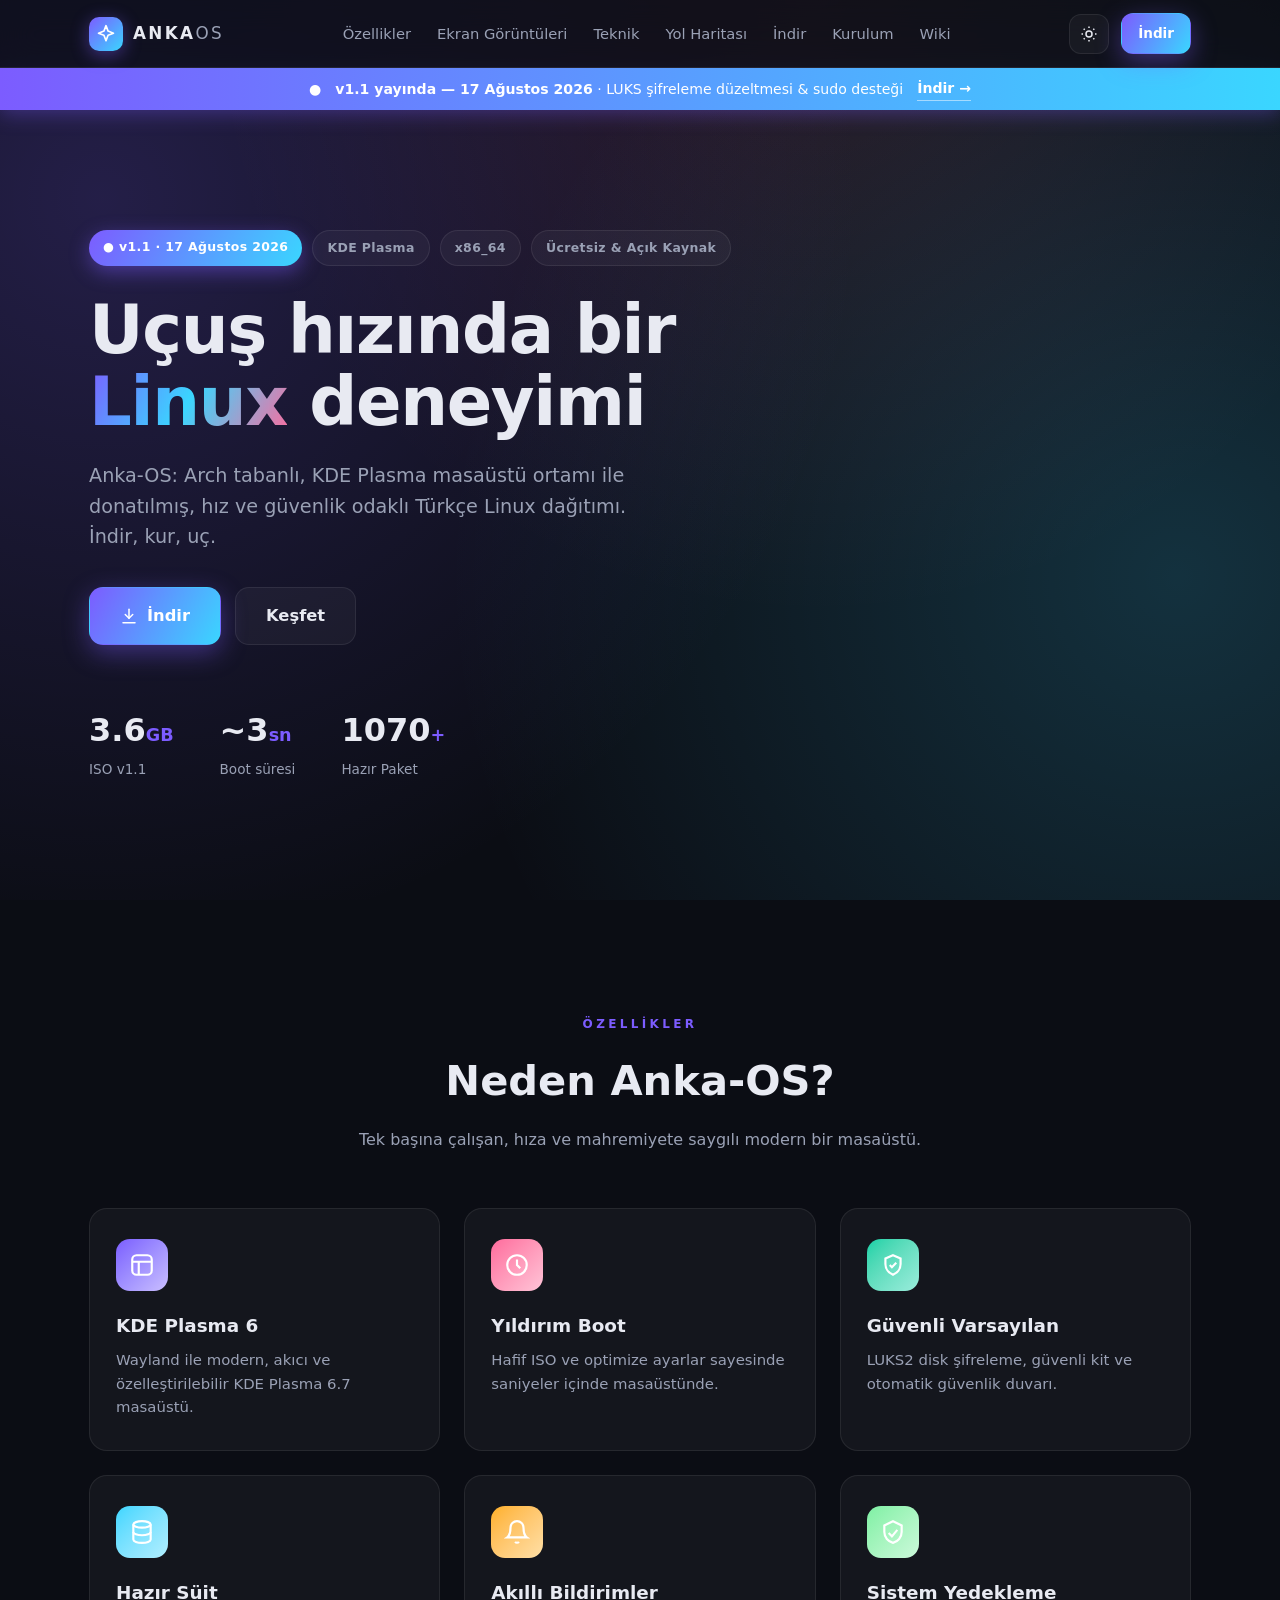
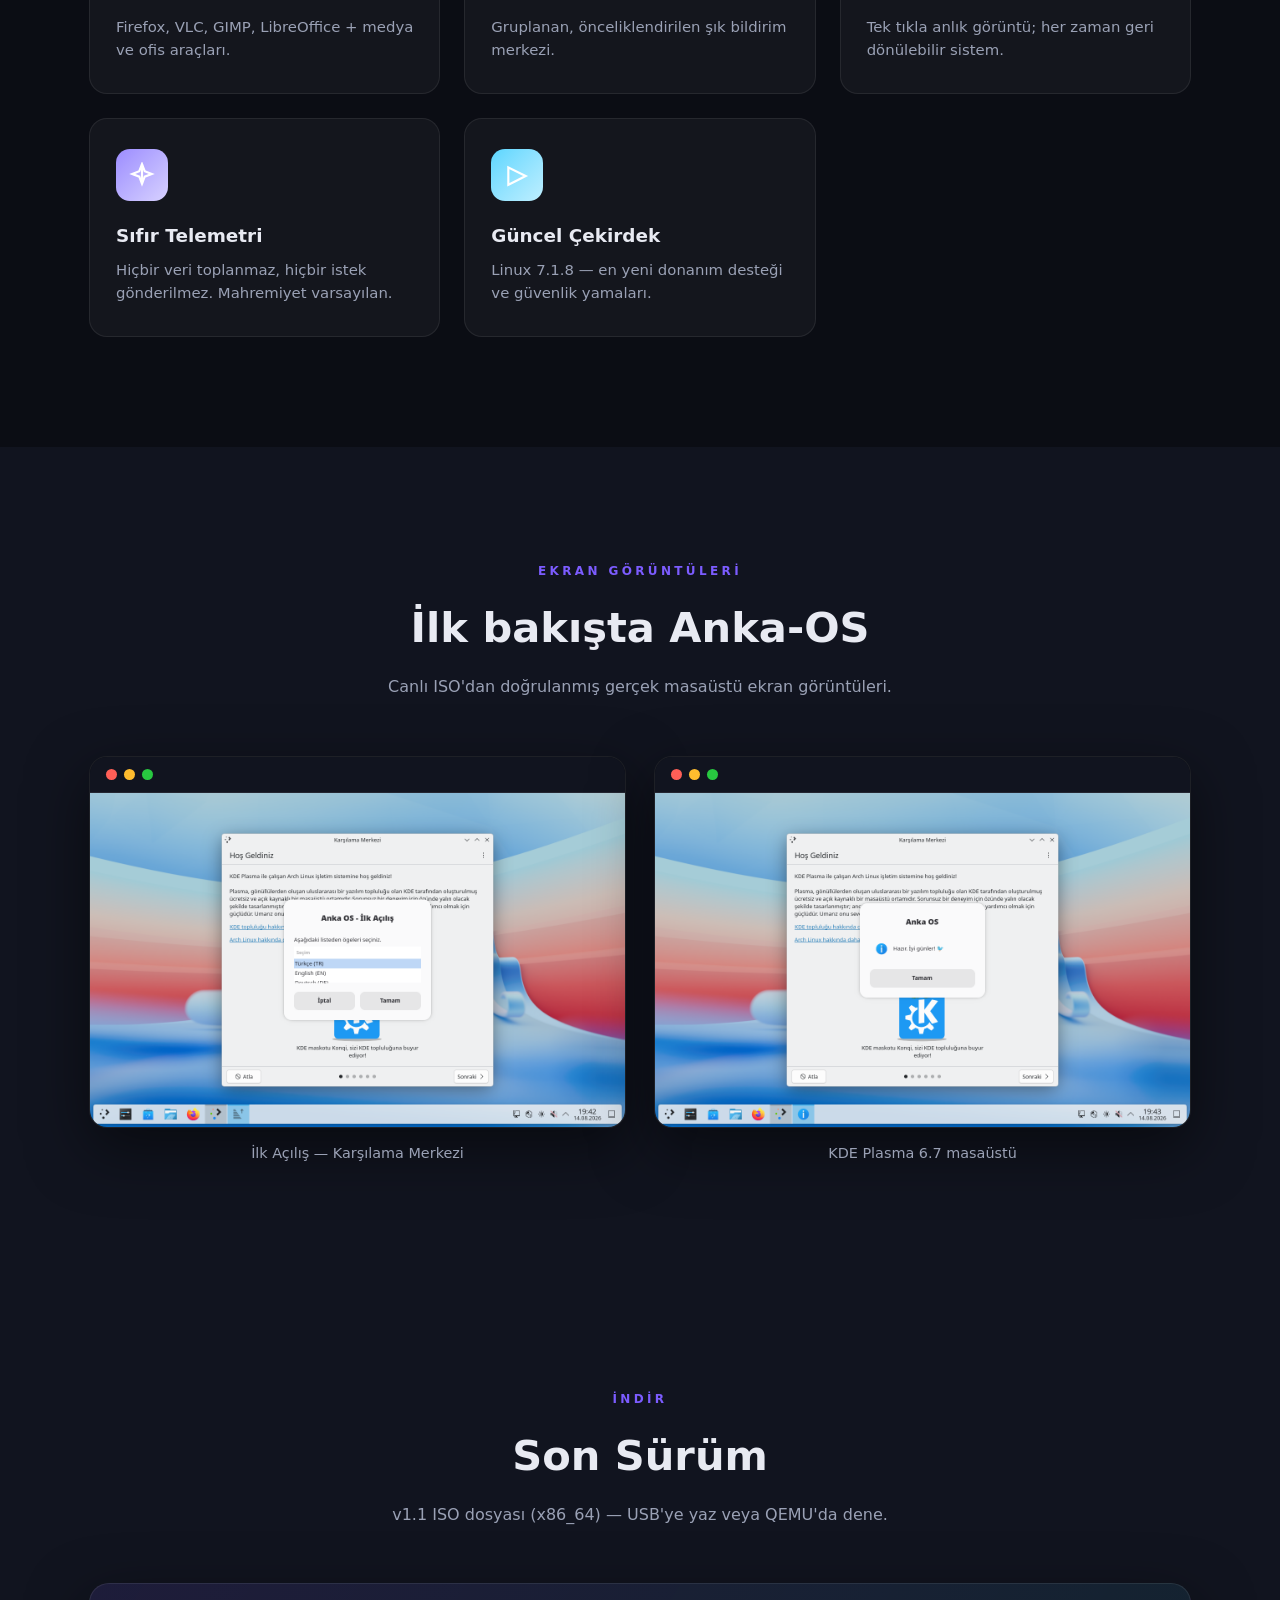
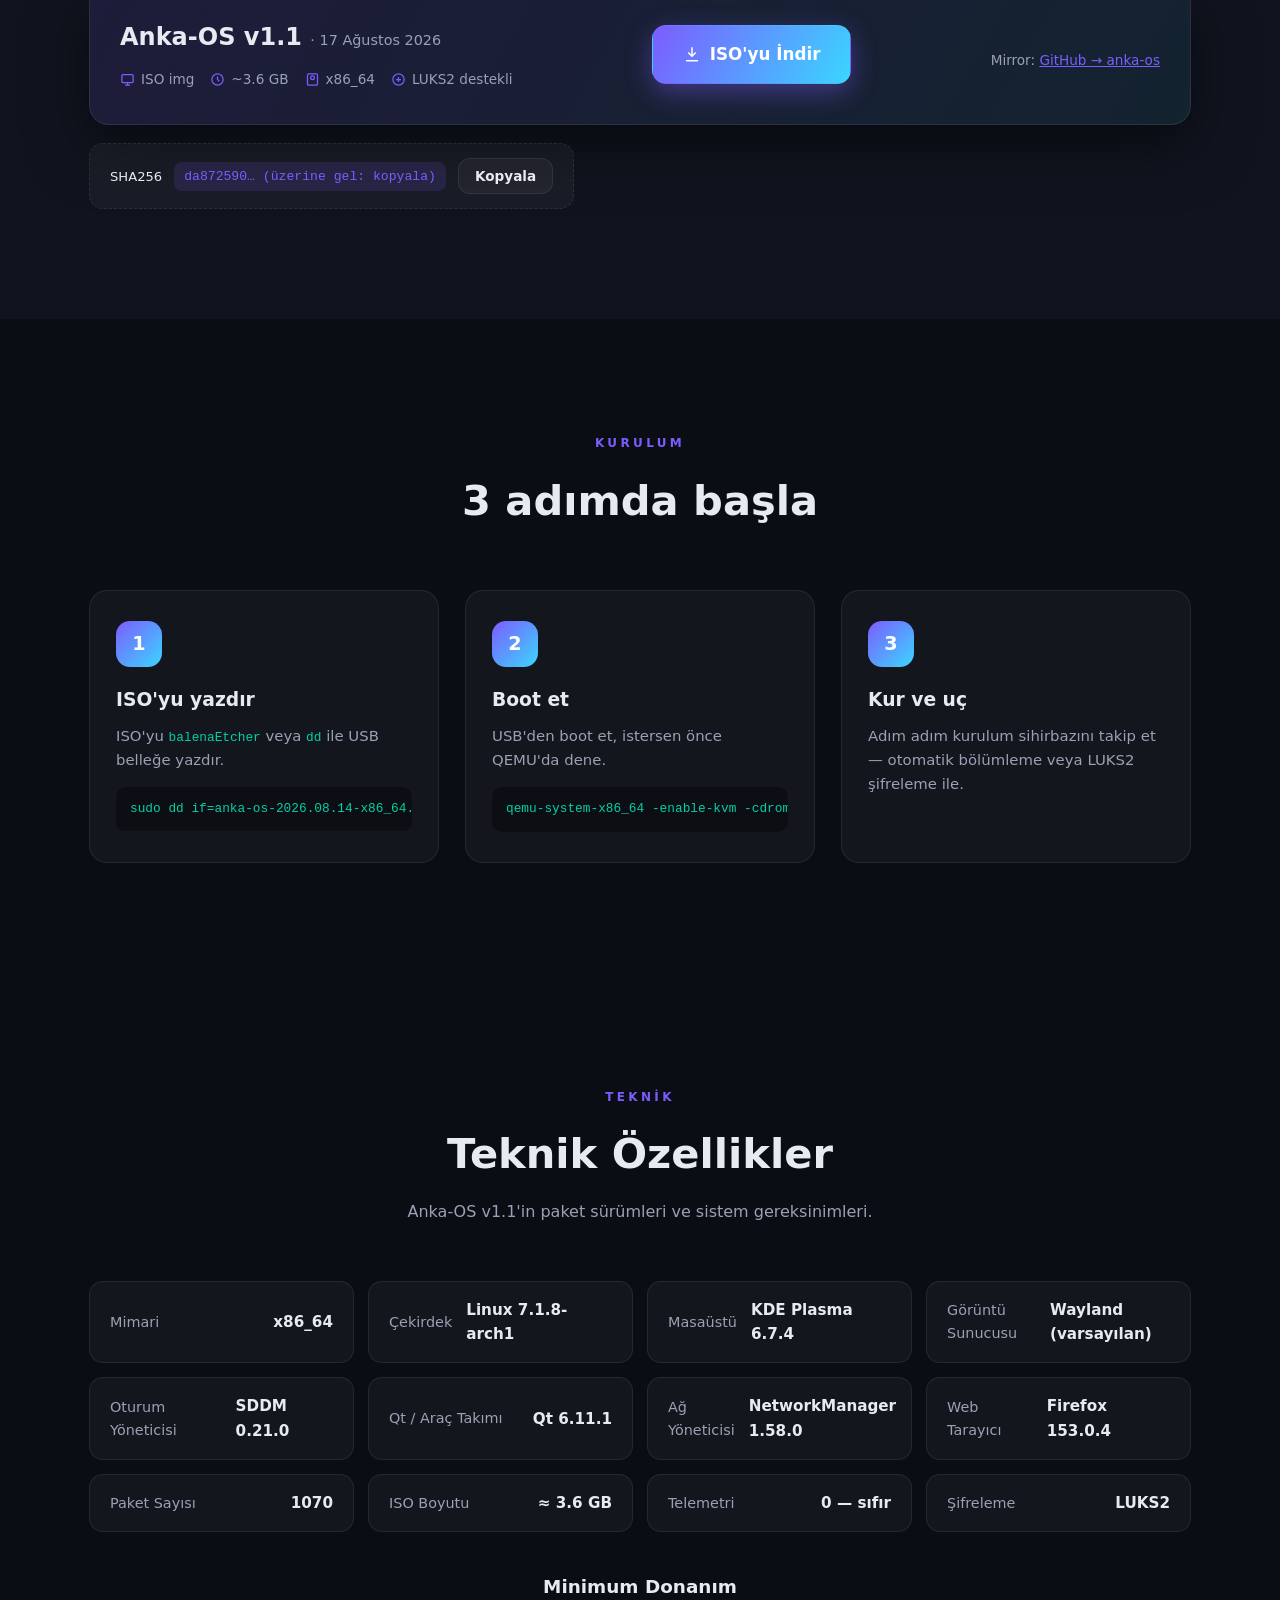
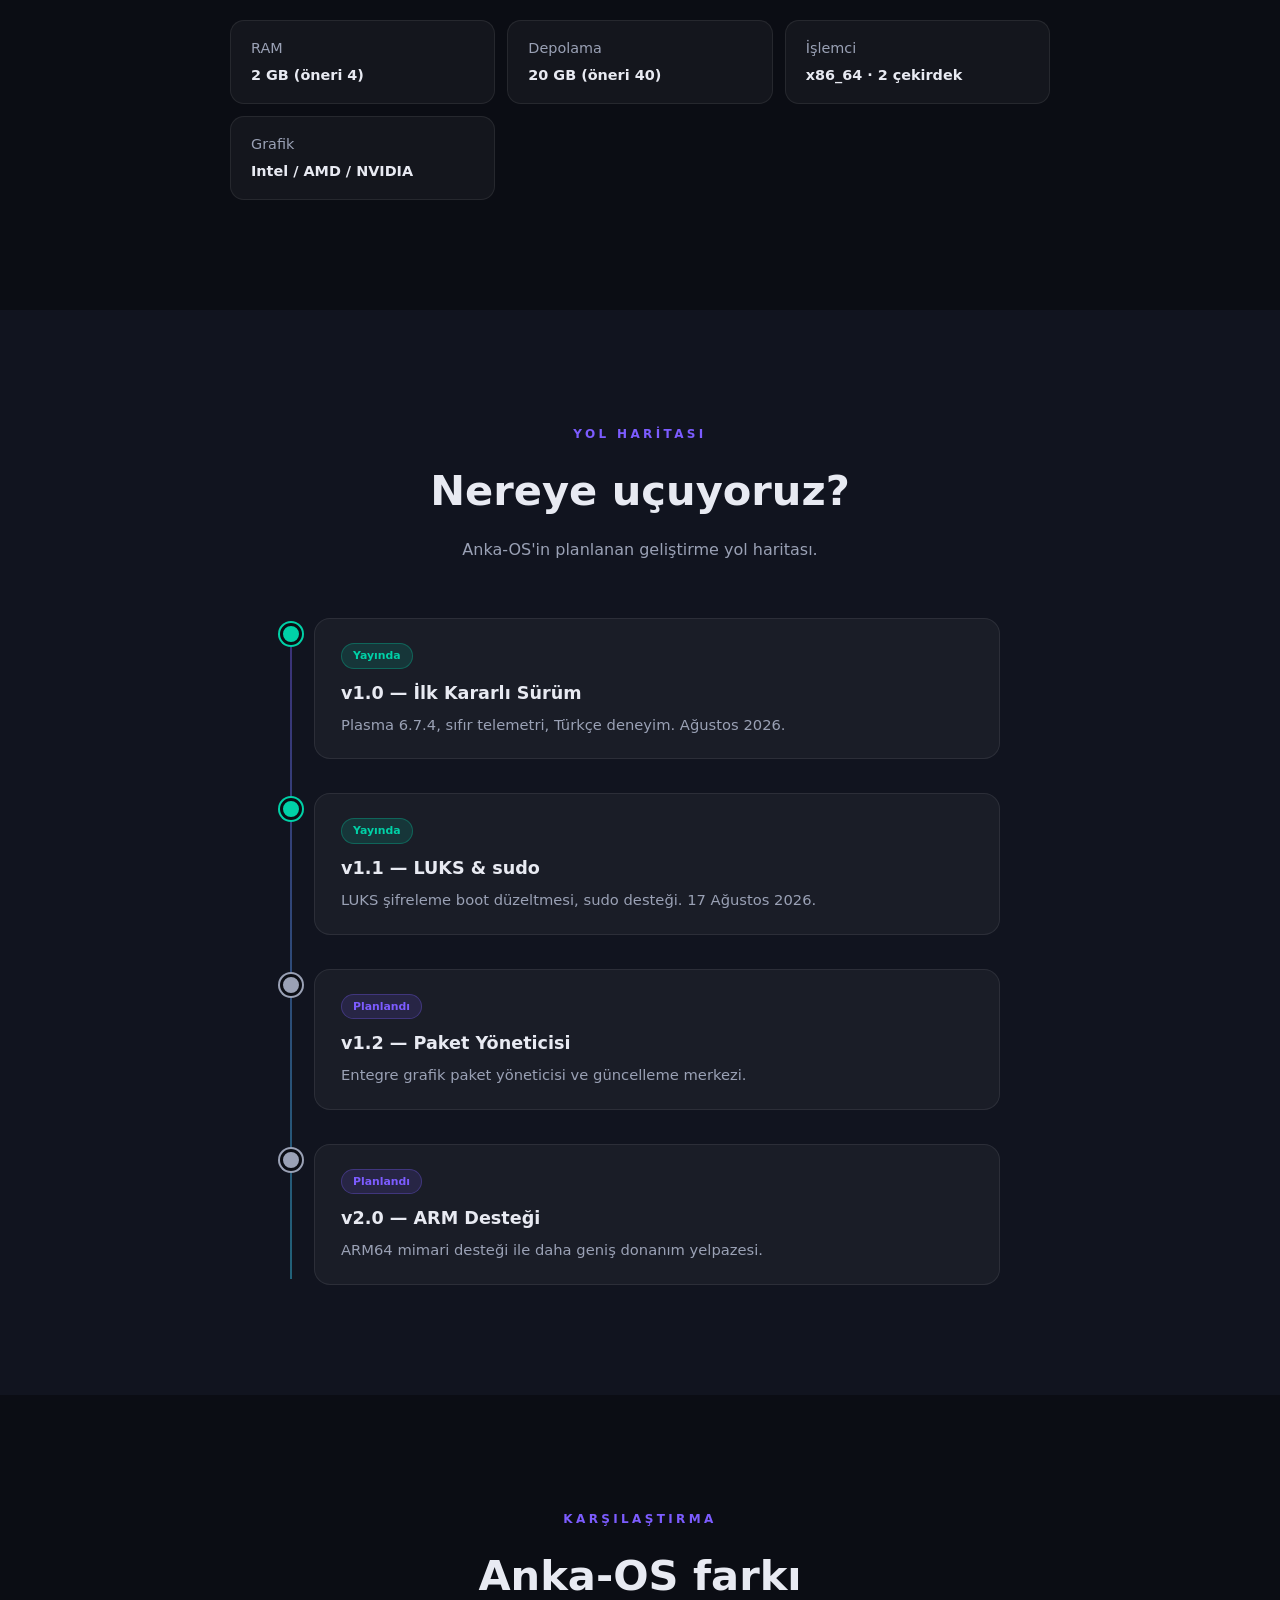
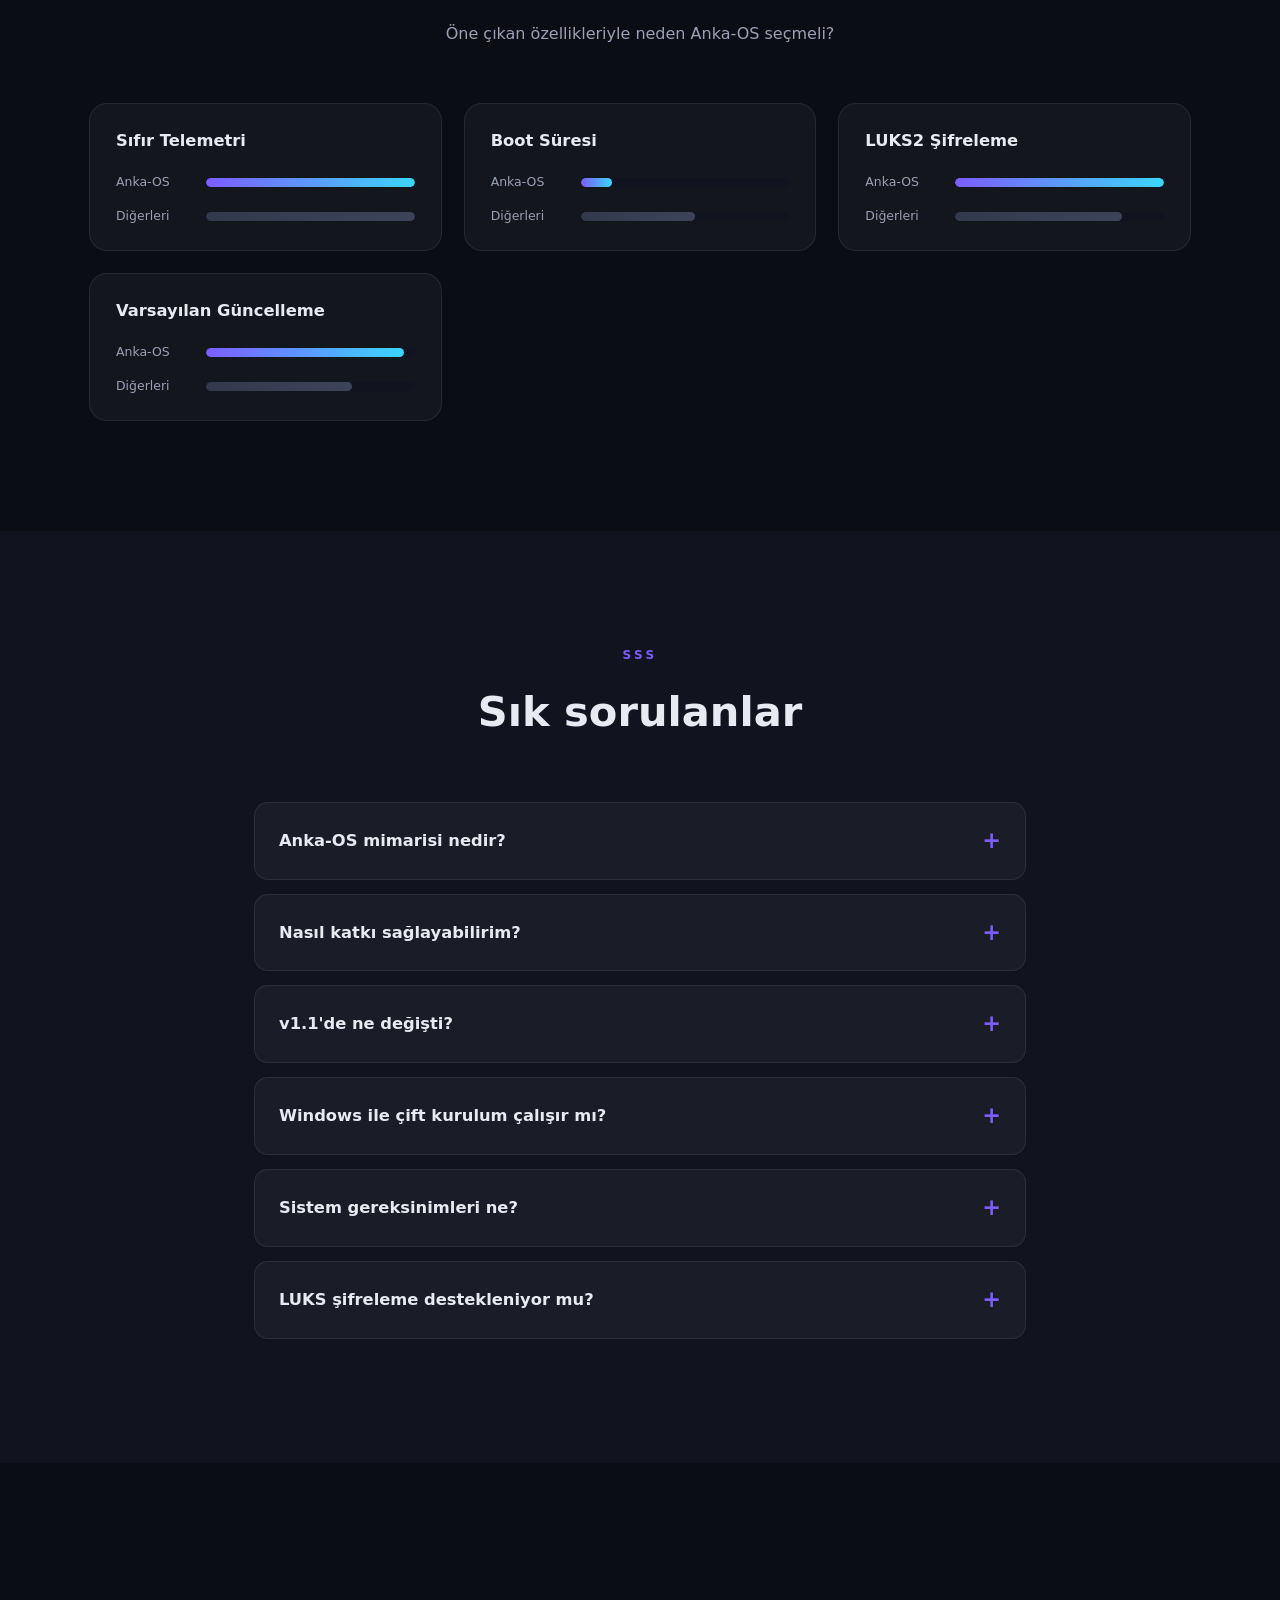
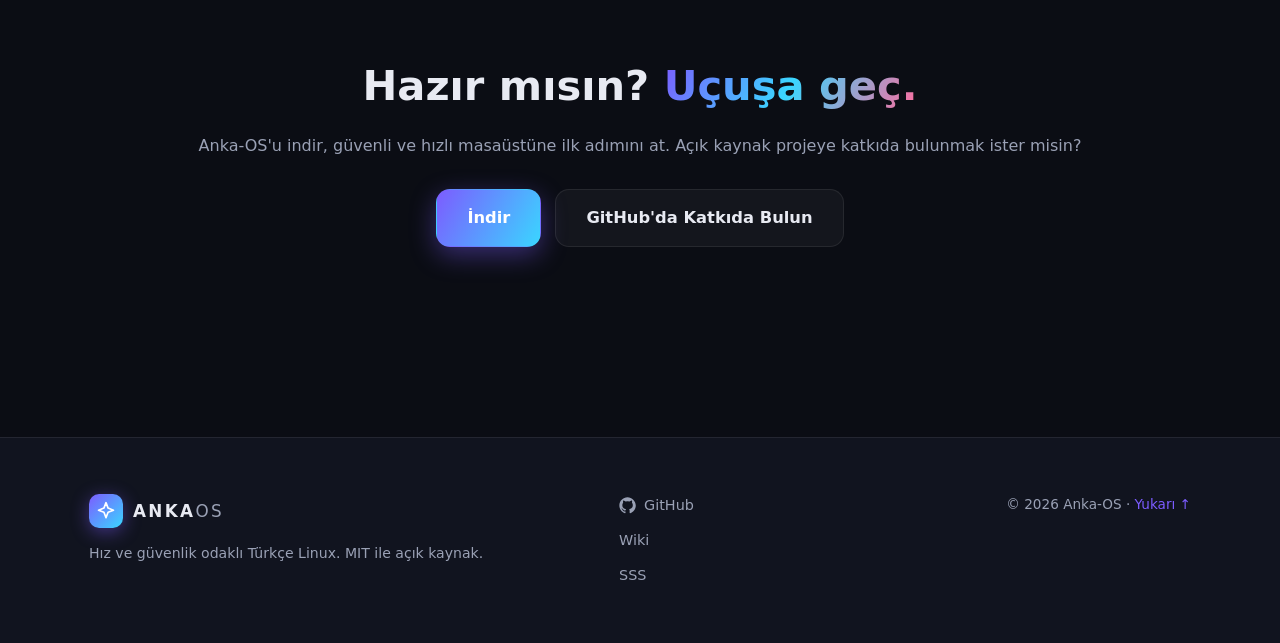
==== commit bed8d095: "Karya DE kaldırıldı, KDE Plasma eklendi; yol haritası, karşılaştırma ve katkı bölümleriyle site geli" ====
--- a/index.html
+++ b/index.html
@@ -4,9 +4,9 @@
   <meta charset="UTF-8">
   <meta name="viewport" content="width=device-width, initial-scale=1.0">
   <title>Anka-OS — Hızlı, Şık, Güvenli Linux Dağıtımı</title>
-  <meta name="description" content="Anka-OS: Karya DE masaüstü ortamıyla, hız ve güvenlik odaklı Türkçe Linux dağıtımı. v1.1 — 17 Ağustos 2026'da yayında. İndir, kur, uç.">
+  <meta name="description" content="Anka-OS: KDE Plasma masaüstü ortamıyla, hız ve güvenlik odaklı Türkçe Linux dağıtımı. v1.1 — 17 Ağustos 2026'da yayında. İndir, kur, uç.">
   <meta property="og:title" content="Anka-OS — Hızlı, Şık, Güvenli Linux">
-  <meta property="og:description" content="Karya DE + en yeni çekirdek. v1.1 yayında: LUKS düzeltmesi ve sudo desteği. ISO'yu indir, QEMU'da ya da gerçek donanımda kur.">
+  <meta property="og:description" content="KDE Plasma + en yeni çekirdek. v1.1 yayında: LUKS düzeltmesi ve sudo desteği. ISO'yu indir, QEMU'da ya da gerçek donanımda kur.">
   <meta property="og:type" content="website">
   <link rel="icon" href="assets/img/favicon.svg" type="image/svg+xml">
   <link rel="stylesheet" href="assets/css/style.css">
@@ -27,9 +27,9 @@
         <a href="#ozellikler">Özellikler</a>
         <a href="#ekran">Ekran Görüntüleri</a>
         <a href="#teknik">Teknik</a>
+        <a href="#yolharitasi">Yol Haritası</a>
         <a href="#indir">İndir</a>
         <a href="#kurulum">Kurulum</a>
-        <a href="#sss">SSS</a>
         <a href="wiki.html">Wiki</a>
       </nav>
       <div class="nav-actions">
@@ -60,13 +60,13 @@
     <div class="container hero-inner">
       <div class="hero-badges">
         <span class="badge badge-glow">● v1.1 · 17 Ağustos 2026</span>
-        <span class="badge">Karya DE</span>
+        <span class="badge">KDE Plasma</span>
         <span class="badge">x86_64</span>
         <span class="badge">Ücretsiz & Açık Kaynak</span>
       </div>
       <h1 class="hero-title">Uçuş hızında bir<br><span class="grad">Linux</span> deneyimi</h1>
       <p class="hero-sub">
-        Anka-OS: Arch tabanlı, Karya DE masaüstü ortamı ile donatılmış,
+        Anka-OS: Arch tabanlı, KDE Plasma masaüstü ortamı ile donatılmış,
         hız ve güvenlik odaklı Türkçe Linux dağıtımı. İndir, kur, uç.
       </p>
       <div class="hero-actions">
@@ -97,8 +97,8 @@
           <div class="card-icon" style="--ic:#7c5cff">
             <svg viewBox="0 0 24 24" fill="none" stroke="currentColor" stroke-width="2"><rect x="3" y="3" width="18" height="18" rx="4"/><path d="M3 9h18M9 21V9"/></svg>
           </div>
-          <h3>Karya DE</h3>
-          <p>KDE tabanlı, camsı (glassmorphism) ve akıcı Türkçe masaüstü ortamı.</p>
+          <h3>KDE Plasma 6</h3>
+          <p>Wayland ile modern, akıcı ve özelleştirilebilir KDE Plasma 6.7 masaüstü.</p>
         </article>
         <article class="card">
           <div class="card-icon" style="--ic:#ff6b9d">
@@ -119,7 +119,7 @@
             <svg viewBox="0 0 24 24" fill="none" stroke="currentColor" stroke-width="2"><ellipse cx="12" cy="5" rx="8" ry="3"/><path d="M4 5v14c0 1.7 3.6 3 8 3s8-1.3 8-3V5"/><path d="M4 12c0 1.7 3.6 3 8 3s8-1.3 8-3"/></svg>
           </div>
           <h3>Hazır Süit</h3>
-          <p>Firefox, VLC, GIMP, LibreOffice + Karya medya ve ofis araçları.</p>
+          <p>Firefox, VLC, GIMP, LibreOffice + medya ve ofis araçları.</p>
         </article>
         <article class="card">
           <div class="card-icon" style="--ic:#ffb020">
@@ -134,6 +134,20 @@
           </div>
           <h3>Sistem Yedekleme</h3>
           <p>Tek tıkla anlık görüntü; her zaman geri dönülebilir sistem.</p>
+        </article>
+        <article class="card">
+          <div class="card-icon" style="--ic:#9d8cff">
+            <svg viewBox="0 0 24 24" fill="none" stroke="currentColor" stroke-width="2"><path d="M12 2l2.5 6.5L21 11l-6.5 2.5L12 20l-2.5-6.5L3 11l6.5-2.5z"/><path d="M12 2v18"/></svg>
+          </div>
+          <h3>Sıfır Telemetri</h3>
+          <p>Hiçbir veri toplanmaz, hiçbir istek gönderilmez. Mahremiyet varsayılan.</p>
+        </article>
+        <article class="card">
+          <div class="card-icon" style="--ic:#5ad6ff">
+            <svg viewBox="0 0 24 24" fill="none" stroke="currentColor" stroke-width="2"><path d="M4 19V5M4 5l16 8-16 8z"/></svg>
+          </div>
+          <h3>Güncel Çekirdek</h3>
+          <p>Linux 7.1.8 — en yeni donanım desteği ve güvenlik yamaları.</p>
         </article>
       </div>
     </div>
@@ -160,7 +174,7 @@
             <div class="shot-bar"><span></span><span></span><span></span></div>
             <img src="assets/img/screenshot-desktop.png" alt="Anka-OS masaüstü" loading="lazy">
           </div>
-          <figcaption>Karya DE — Plasma 6.7 masaüstü</figcaption>
+          <figcaption>KDE Plasma 6.7 masaüstü</figcaption>
         </figure>
       </div>
     </div>
@@ -261,6 +275,92 @@
     </div>
   </section>
 
+  <!-- YOL HARİTASI -->
+  <section class="section section-alt" id="yolharitasi">
+    <div class="container">
+      <div class="section-head">
+        <span class="overline">Yol Haritası</span>
+        <h2>Nereye uçuyoruz?</h2>
+        <p>Anka-OS'in planlanan geliştirme yol haritası.</p>
+      </div>
+      <div class="timeline">
+        <div class="tl-item">
+          <div class="tl-dot done"></div>
+          <div class="tl-body">
+            <span class="tl-tag done">Yayında</span>
+            <h3>v1.0 — İlk Kararlı Sürüm</h3>
+            <p>Plasma 6.7.4, sıfır telemetri, Türkçe deneyim. Ağustos 2026.</p>
+          </div>
+        </div>
+        <div class="tl-item">
+          <div class="tl-dot done"></div>
+          <div class="tl-body">
+            <span class="tl-tag done">Yayında</span>
+            <h3>v1.1 — LUKS &amp; sudo</h3>
+            <p>LUKS şifreleme boot düzeltmesi, sudo desteği. 17 Ağustos 2026.</p>
+          </div>
+        </div>
+        <div class="tl-item">
+          <div class="tl-dot soon"></div>
+          <div class="tl-body">
+            <span class="tl-tag soon">Planlandı</span>
+            <h3>v1.2 — Paket Yöneticisi</h3>
+            <p>Entegre grafik paket yöneticisi ve güncelleme merkezi.</p>
+          </div>
+        </div>
+        <div class="tl-item">
+          <div class="tl-dot soon"></div>
+          <div class="tl-body">
+            <span class="tl-tag soon">Planlandı</span>
+            <h3>v2.0 — ARM Desteği</h3>
+            <p>ARM64 mimari desteği ile daha geniş donanım yelpazesi.</p>
+          </div>
+        </div>
+      </div>
+    </div>
+  </section>
+
+  <!-- KARŞILAŞTIRMA -->
+  <section class="section" id="karsilastirma">
+    <div class="container">
+      <div class="section-head">
+        <span class="overline">Karşılaştırma</span>
+        <h2>Anka-OS farkı</h2>
+        <p>Öne çıkan özellikleriyle neden Anka-OS seçmeli?</p>
+      </div>
+      <div class="cmp-grid">
+        <div class="cmp-item">
+          <div class="cmp-name">Sıfır Telemetri</div>
+          <div class="cmp-bars">
+            <div class="cmp-row"><span>Anka-OS</span><div class="bar"><i style="width:100%"></i></div></div>
+            <div class="cmp-row"><span>Diğerleri</span><div class="bar dim"><i style="width:100%"></i></div></div>
+          </div>
+        </div>
+        <div class="cmp-item">
+          <div class="cmp-name">Boot Süresi</div>
+          <div class="cmp-bars">
+            <div class="cmp-row"><span>Anka-OS</span><div class="bar"><i style="width:15%"></i></div></div>
+            <div class="cmp-row"><span>Diğerleri</span><div class="bar dim"><i style="width:55%"></i></div></div>
+          </div>
+        </div>
+        <div class="cmp-item">
+          <div class="cmp-name">LUKS2 Şifreleme</div>
+          <div class="cmp-bars">
+            <div class="cmp-row"><span>Anka-OS</span><div class="bar"><i style="width:100%"></i></div></div>
+            <div class="cmp-row"><span>Diğerleri</span><div class="bar dim"><i style="width:80%"></i></div></div>
+          </div>
+        </div>
+        <div class="cmp-item">
+          <div class="cmp-name">Varsayılan Güncelleme</div>
+          <div class="cmp-bars">
+            <div class="cmp-row"><span>Anka-OS</span><div class="bar"><i style="width:95%"></i></div></div>
+            <div class="cmp-row"><span>Diğerleri</span><div class="bar dim"><i style="width:70%"></i></div></div>
+          </div>
+        </div>
+      </div>
+    </div>
+  </section>
+
   <!-- SSS -->
   <section class="section section-alt" id="sss">
     <div class="container container-narrow">
@@ -271,7 +371,7 @@
       <div class="faq" id="faq">
         <details>
           <summary>Anka-OS mimarisi nedir?</summary>
-          <p>Arch Linux tabanlı, KDE/Karya DE masaüstü ortamı taşıyan bağımsız, Türkçe Linux dağıtımı.</p>
+          <p>Arch Linux tabanlı, KDE Plasma masaüstü ortamı taşıyan bağımsız, Türkçe Linux dağıtımı.</p>
         </details>
         <details>
           <summary>Nasıl katkı sağlayabilirim?</summary>
@@ -301,8 +401,11 @@
   <section class="section cta">
     <div class="container cta-inner">
       <h2>Hazır mısın? <span class="grad">Uçuşa geç.</span></h2>
-      <p>Anka-OS'u indir, güvenli ve hızlı masaüstüne ilk adımını at.</p>
-      <a href="#indir" class="btn btn-primary btn-lg">İndir</a>
+      <p>Anka-OS'u indir, güvenli ve hızlı masaüstüne ilk adımını at. Açık kaynak projeye katkıda bulunmak ister misin?</p>
+      <div class="cta-actions">
+        <a href="#indir" class="btn btn-primary btn-lg">İndir</a>
+        <a href="https://github.com/muhammetodosks/anka-os" target="_blank" rel="noopener" class="btn btn-ghost btn-lg">GitHub'da Katkıda Bulun</a>
+      </div>
     </div>
   </section>
 
@@ -320,8 +423,6 @@
       </div>
       <div class="footer-links">
         <a href="https://github.com/muhammetodosks/anka-os" target="_blank" rel="noopener"><svg viewBox="0 0 24 24" fill="currentColor"><path d="M12 .5C5.7.5.5 5.7.5 12c0 5.1 3.3 9.4 7.9 10.9.6.1.8-.3.8-.6v-2c-3.2.7-3.9-1.5-3.9-1.5-.5-1.3-1.3-1.7-1.3-1.7-1-.7.1-.7.1-.7 1.2.1 1.8 1.2 1.8 1.2 1 1.8 2.7 1.3 3.4 1 .1-.8.4-1.3.7-1.6-2.6-.3-5.3-1.3-5.3-5.7 0-1.3.4-2.3 1.2-3.1-.1-.3-.5-1.5.1-3.1 0 0 1-.3 3.2 1.2a11 11 0 015.8 0c2.2-1.5 3.2-1.2 3.2-1.2.6 1.6.2 2.8.1 3.1.8.8 1.2 1.8 1.2 3.1 0 4.4-2.7 5.4-5.3 5.7.4.4.8 1.1.8 2.2v3.2c0 .3.2.7.8.6 4.6-1.5 7.9-5.8 7.9-10.9C23.5 5.7 18.3.5 12 .5z"/></svg> GitHub</a>
-        <a href="https://github.com/muhammetodosks/karya-de" target="_blank" rel="noopener">Karya DE</a>
-        <a href="https://github.com/muhammetodosks/kwin" target="_blank" rel="noopener">KWin</a>
         <a href="wiki.html">Wiki</a>
         <a href="#sss">SSS</a>
       </div>
--- a/assets/css/style.css
+++ b/assets/css/style.css
@@ -291,3 +291,36 @@
   .download-card { flex-direction: column; align-items: flex-start; }
   .dl-btn { width: 100%; }
 }
+
+/* ---------- TIMELINE (ROADMAP) ---------- */
+.timeline { position: relative; max-width: 720px; margin: 0 auto; padding-left: 34px; }
+.timeline::before { content: ""; position: absolute; left: 10px; top: 6px; bottom: 6px; width: 2px; background: linear-gradient(var(--primary), var(--primary-2)); opacity: .4; }
+.tl-item { position: relative; padding: 0 0 34px; }
+.tl-item:last-child { padding-bottom: 0; }
+.tl-dot { position: absolute; left: -34px; top: 5px; width: 22px; height: 22px; border-radius: 50%; border: 3px solid var(--bg); box-shadow: 0 0 0 2px var(--primary); background: var(--primary); }
+.tl-dot.soon { box-shadow: 0 0 0 2px var(--muted); background: var(--muted); }
+.tl-dot.done { box-shadow: 0 0 0 2px var(--success); background: var(--success); }
+.tl-body { background: var(--card); border: 1px solid var(--card-border); border-radius: 16px; padding: 22px 26px; transition: border-color .2s, transform .25s; }
+.tl-body:hover { border-color: var(--primary); transform: translateY(-3px); }
+.tl-body h3 { font-size: 1.1rem; margin-bottom: 6px; }
+.tl-body p { color: var(--muted); font-size: .92rem; margin: 0; }
+.tl-tag { display: inline-block; font-size: .68rem; padding: 3px 11px; border-radius: 999px; font-weight: 700; margin-bottom: 10px; }
+.tl-tag.done { background: rgba(0,209,167,.14); color: var(--success); border: 1px solid rgba(0,209,167,.3); }
+.tl-tag.soon { background: rgba(124,92,255,.14); color: var(--primary); border: 1px solid rgba(124,92,255,.3); }
+
+/* ---------- COMPARISON ---------- */
+.cmp-grid { display: grid; grid-template-columns: repeat(auto-fit, minmax(260px, 1fr)); gap: 22px; }
+.cmp-item { padding: 24px 26px; border-radius: var(--radius); background: var(--card); border: 1px solid var(--card-border); }
+.cmp-name { font-weight: 700; margin-bottom: 18px; font-size: 1.02rem; }
+.cmp-bars { display: flex; flex-direction: column; gap: 14px; }
+.cmp-row { display: flex; align-items: center; gap: 12px; font-size: .78rem; color: var(--muted); }
+.cmp-row span { min-width: 78px; }
+.bar { flex: 1; height: 9px; border-radius: 999px; background: var(--bg-alt); overflow: hidden; }
+.bar i { display: block; height: 100%; border-radius: 999px; background: linear-gradient(90deg, var(--primary), var(--primary-2)); }
+.bar.dim i { background: linear-gradient(90deg, #4a516b, #5a627f); opacity: .6; }
+
+/* ---------- CTA ACTIONS ---------- */
+.cta-actions { display: flex; gap: 14px; justify-content: center; flex-wrap: wrap; }
+
+/* ---------- DL DATE ---------- */
+.dl-date { color: var(--muted); font-size: .9rem; font-weight: 500; }
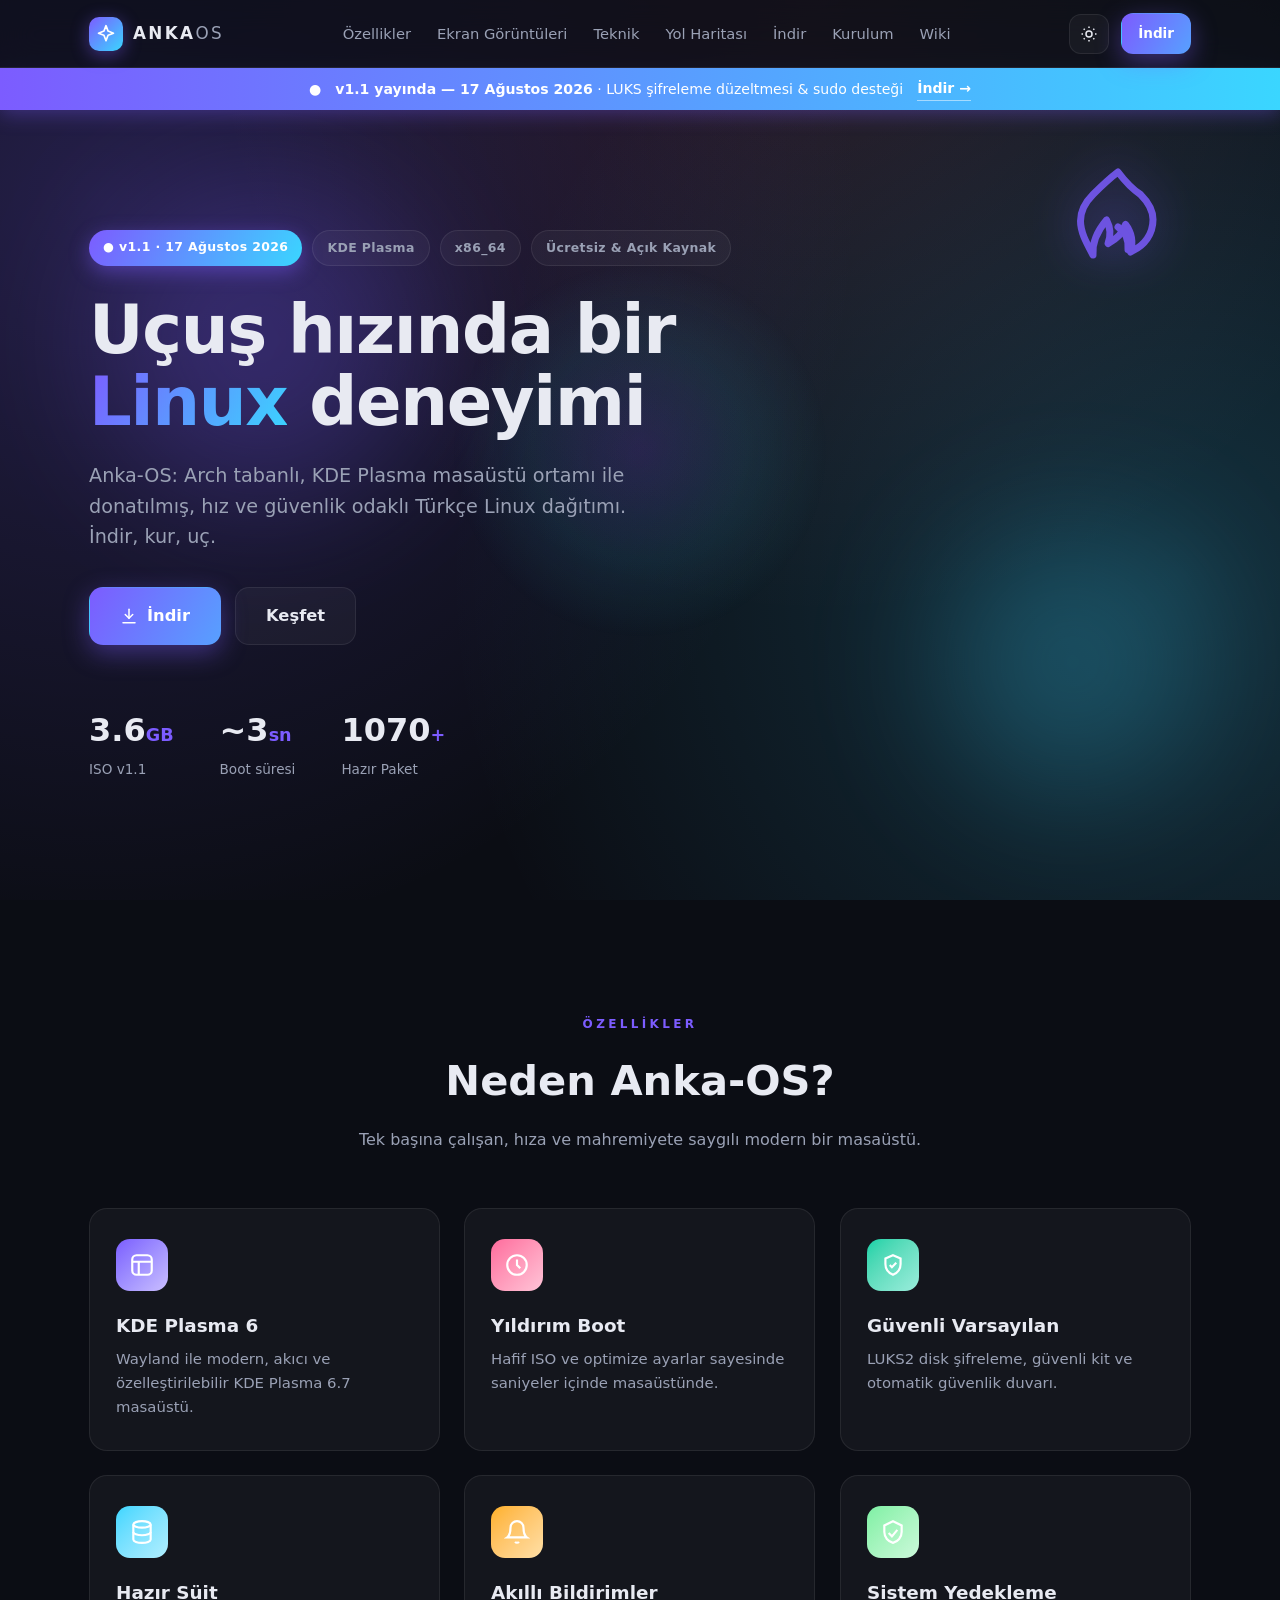
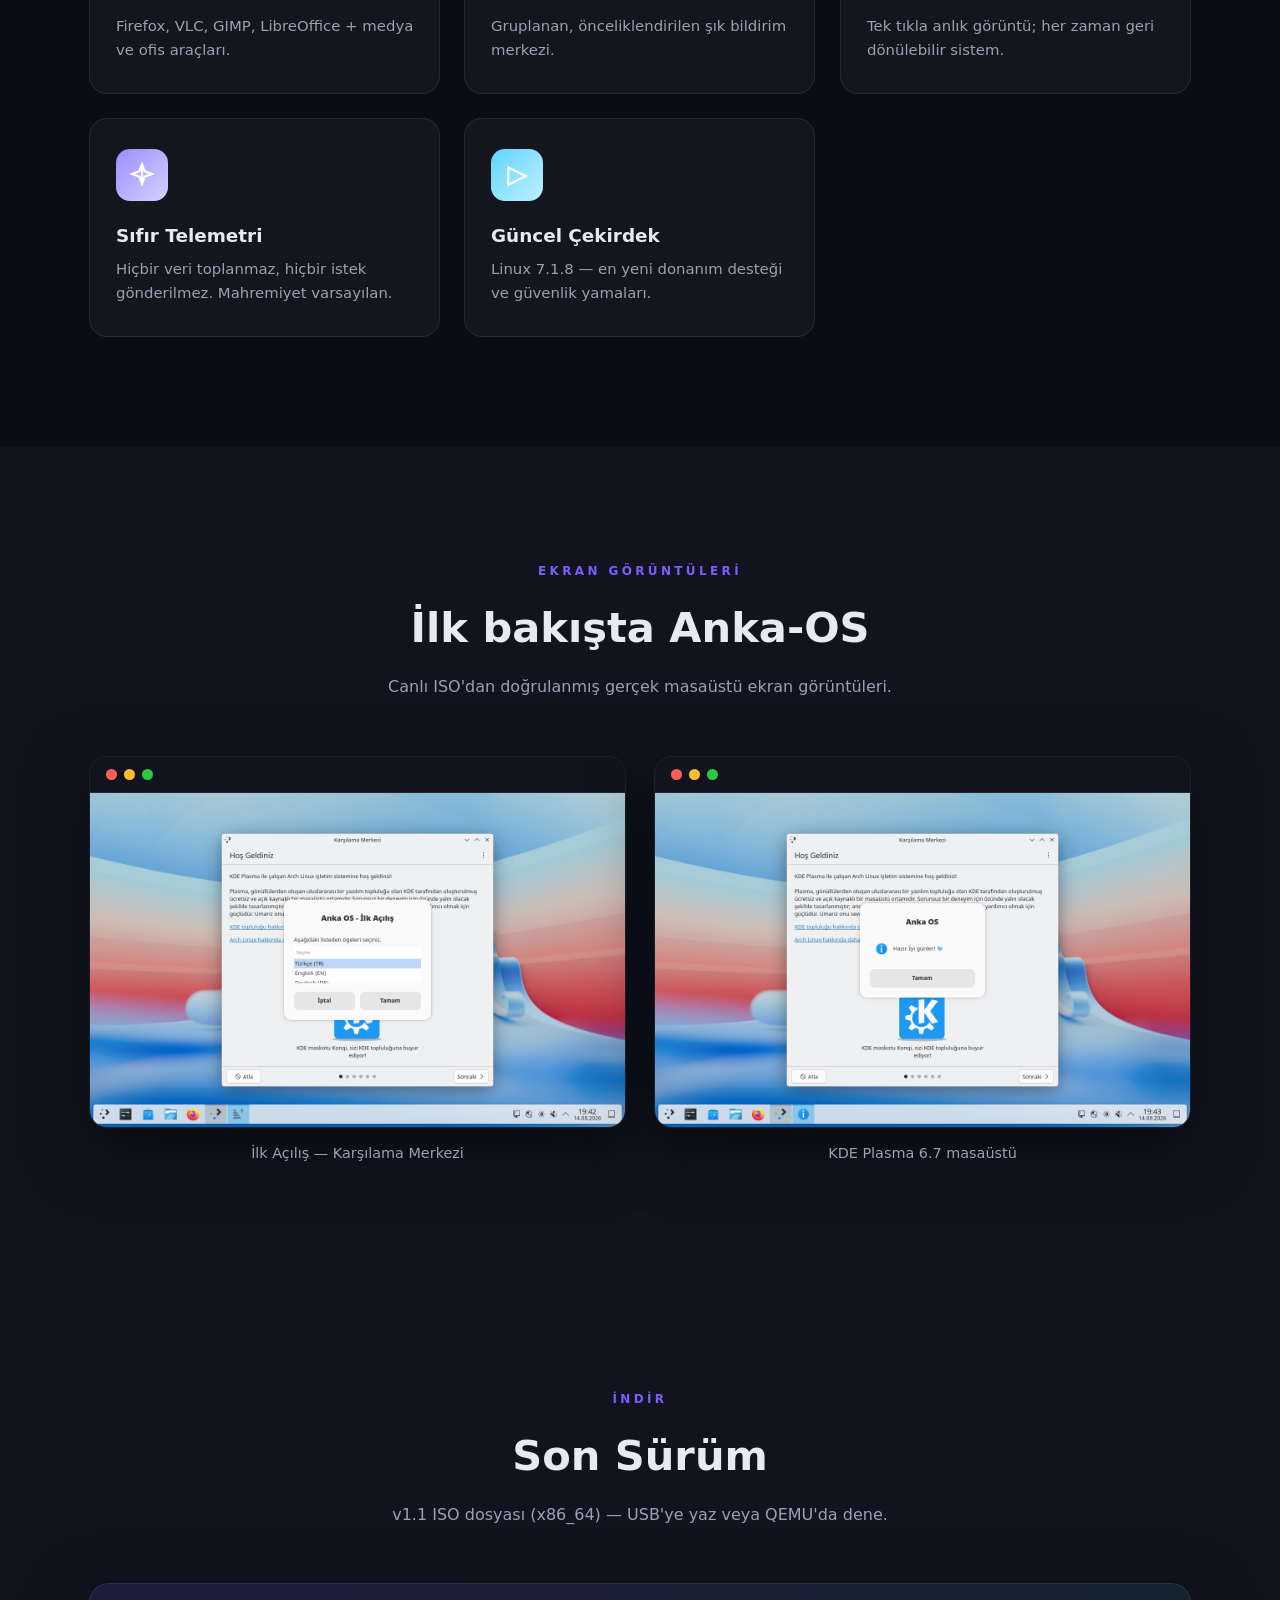
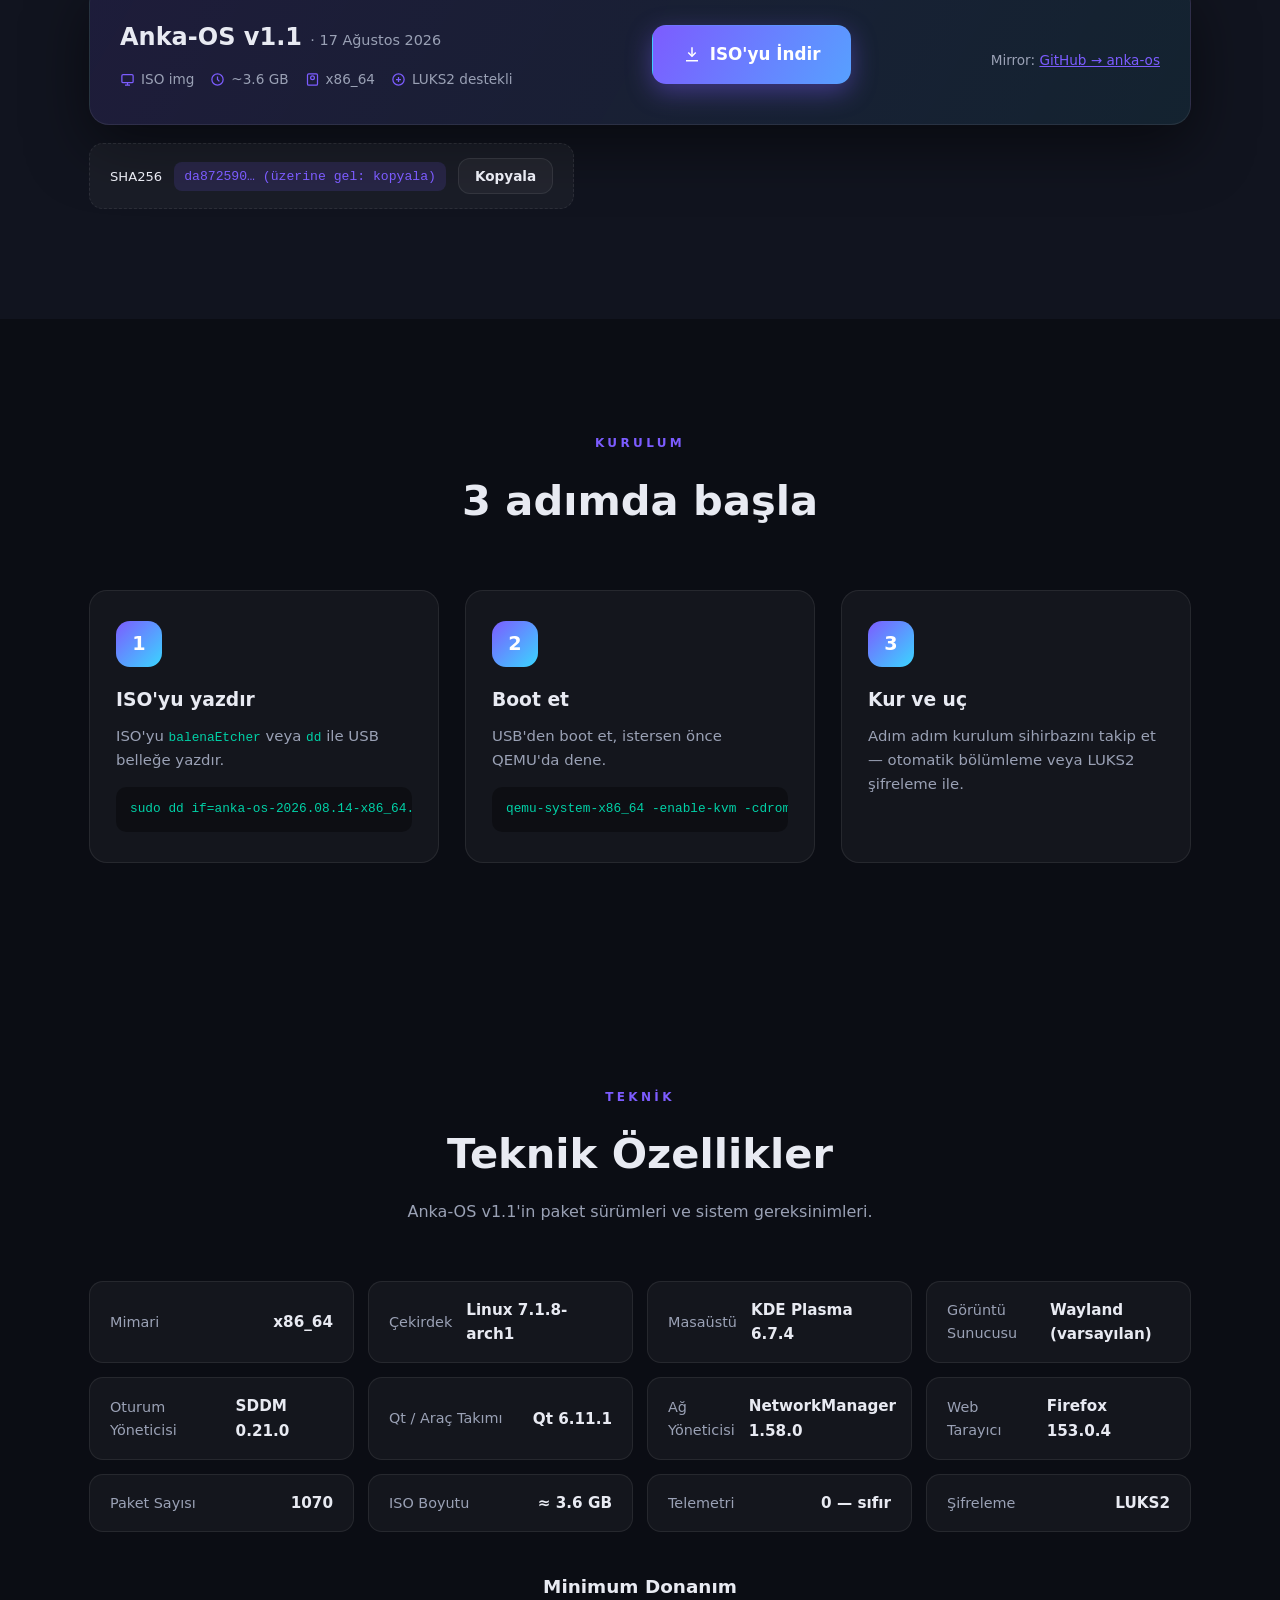
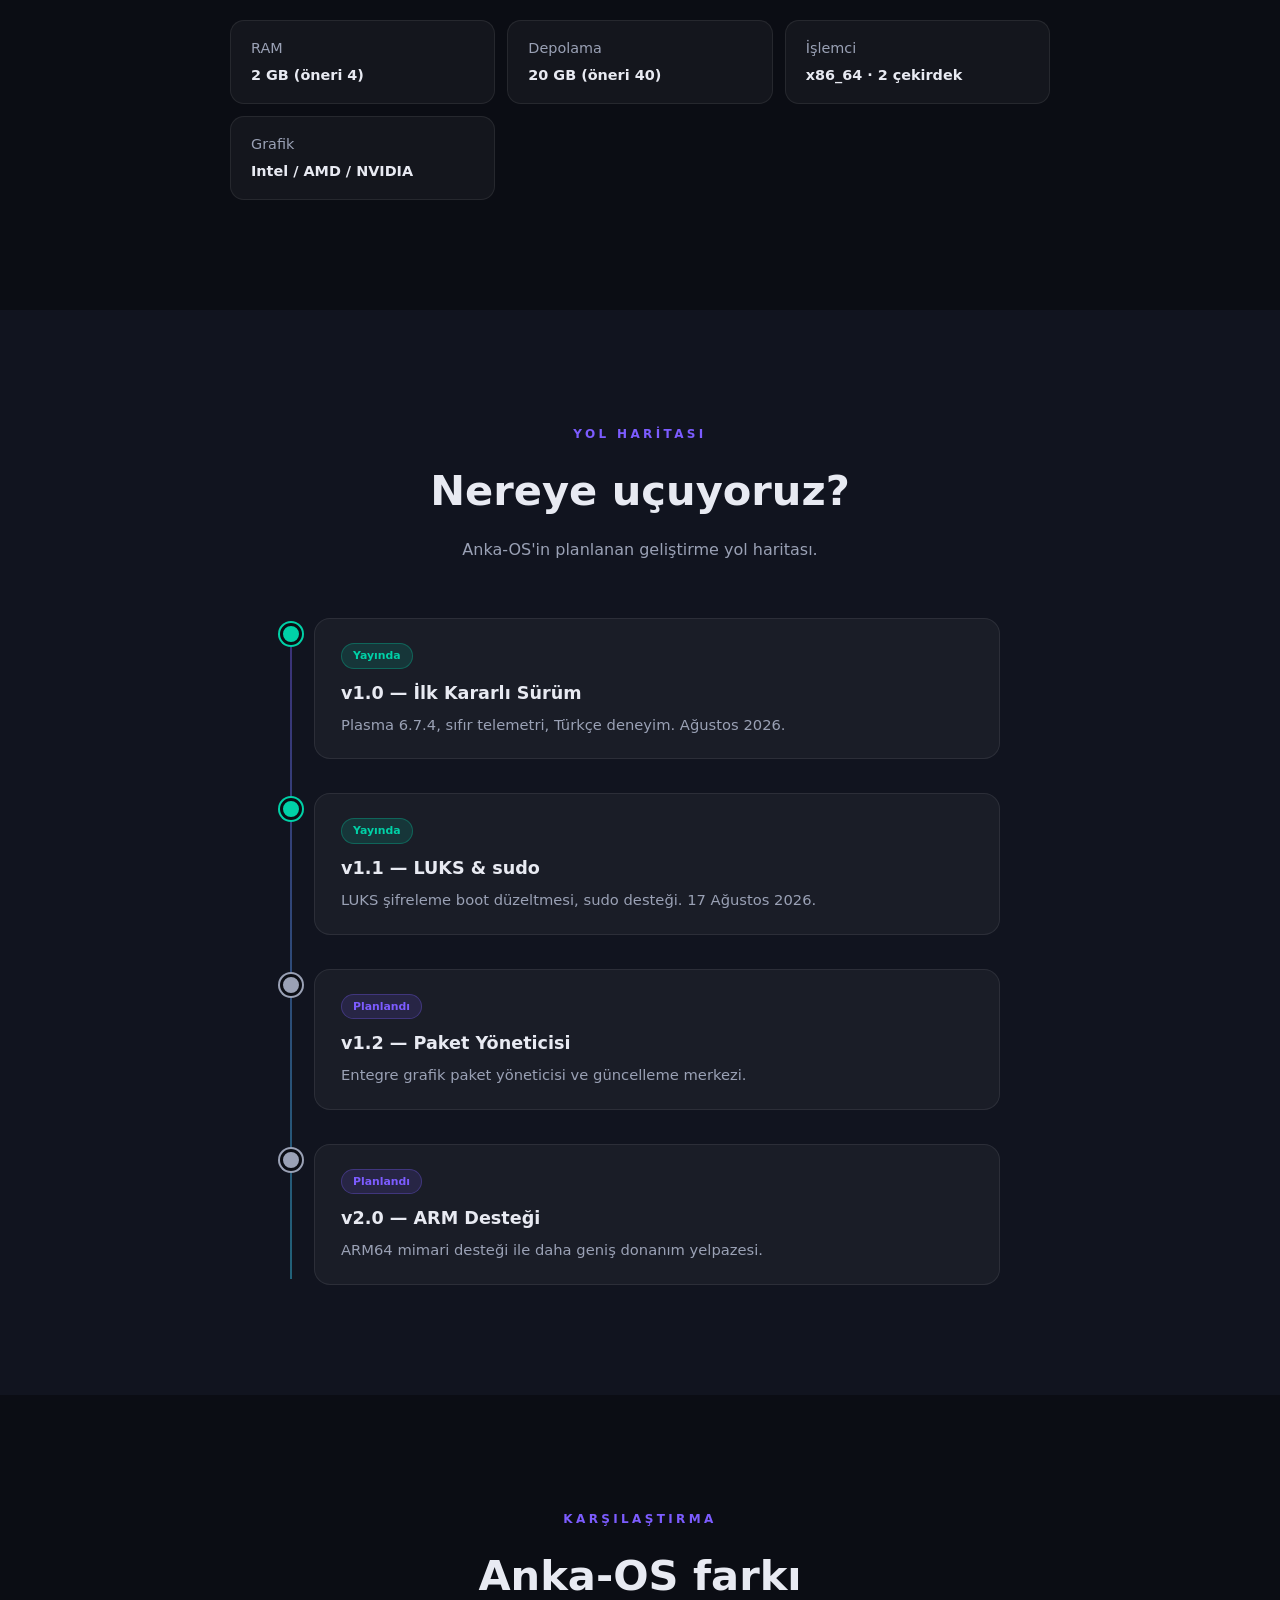
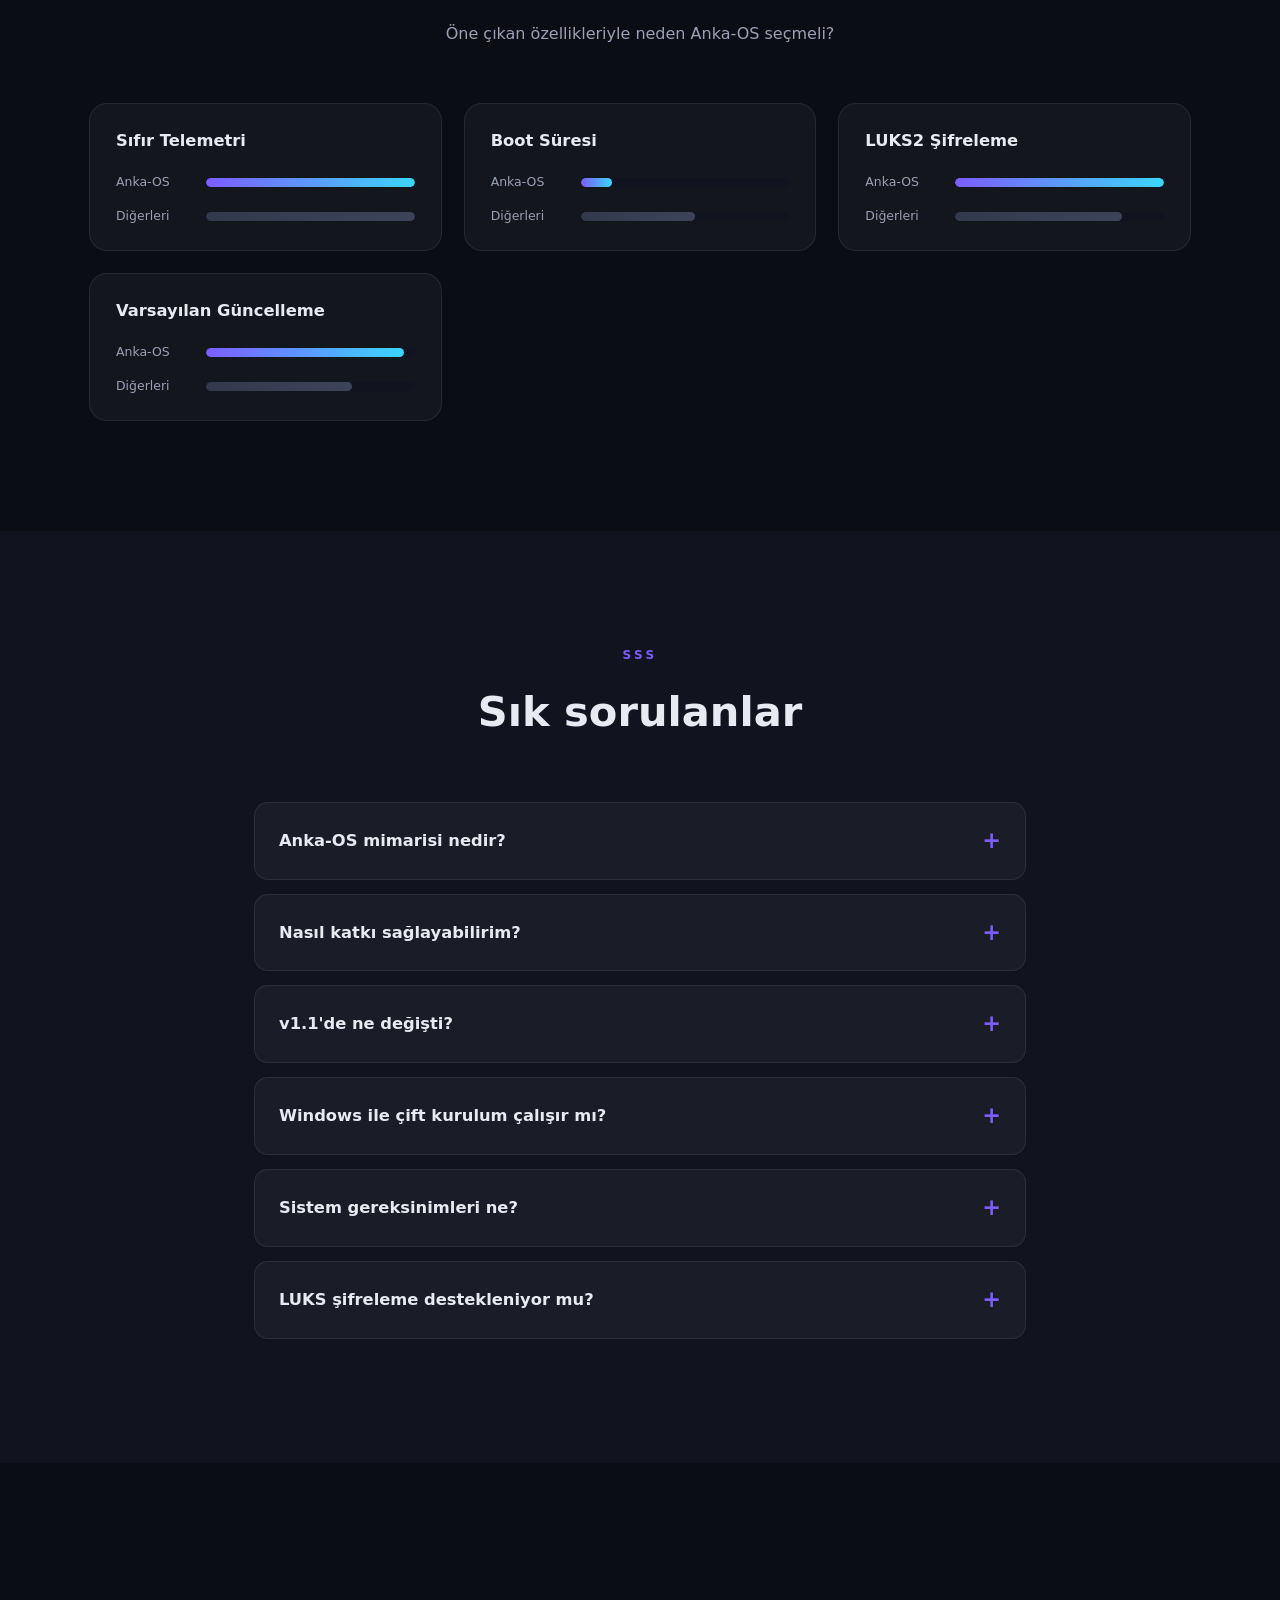
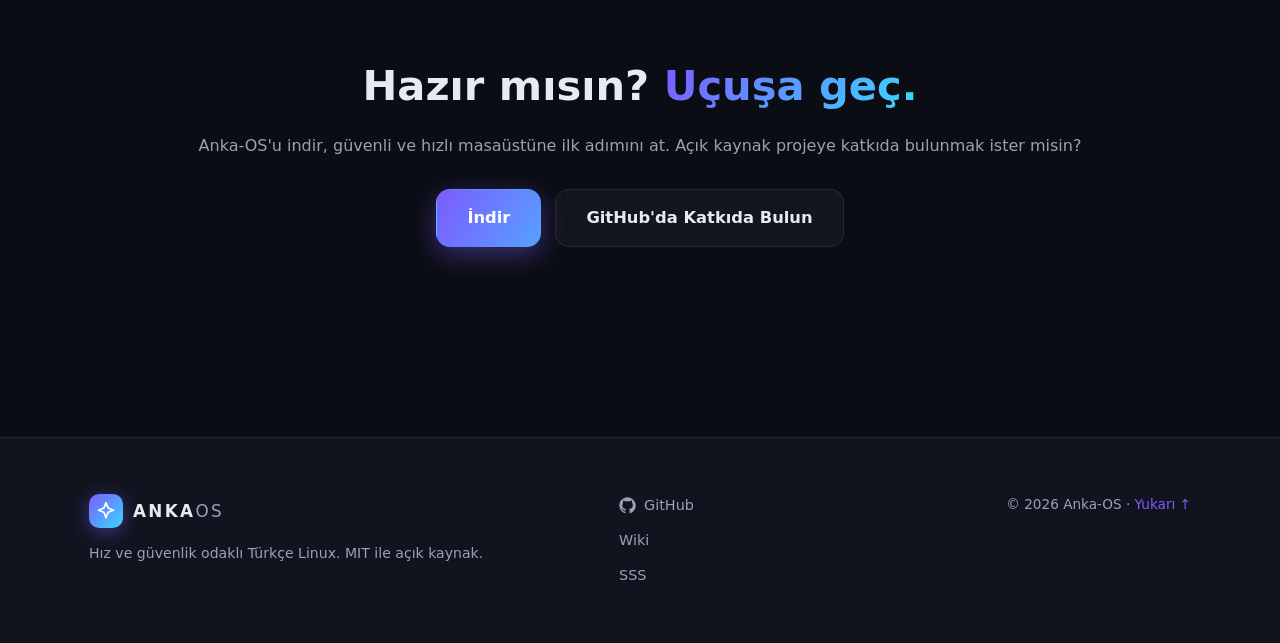
==== commit dc176c79: "Animasyonlar 5x geliştirildi: scroll progress, cursor glow, hero paralax + floating feniks, card 3D " ====
--- a/index.html
+++ b/index.html
@@ -13,6 +13,11 @@
   <script defer src="assets/js/main.js"></script>
 </head>
 <body>
+
+  <!-- SCROLL PROGRESS -->
+  <div class="scroll-progress" id="scrollProgress"></div>
+  <!-- CURSOR GLOW -->
+  <div class="cursor-glow" id="cursorGlow" aria-hidden="true"></div>
 
   <!-- NAV -->
   <header class="nav" id="nav">
@@ -57,26 +62,30 @@
   <!-- HERO -->
   <section class="hero">
     <div class="hero-bg" aria-hidden="true"></div>
+    <div class="hero-orbs" aria-hidden="true"></div>
+    <div class="hero-pheonix" aria-hidden="true">
+      <svg viewBox="0 0 24 24" fill="none" stroke="currentColor" stroke-width="1.4" stroke-linecap="round" stroke-linejoin="round"><path d="M12 2c1.5 2 3 3.5 4.5 4.5C18 8 19 9.5 19 11.5c0 3-1.8 5.2-4 6.2l-.5.3c.5-1.8.3-3.8-1-5.5-.6 1.8-1.9 3-3.5 3.8.6-1.6.5-3.2-.3-4.7-1.6 1.9-2.9 4.4-2.7 7C5.6 16 4.5 14 4.5 11.8 4.5 9.8 5.5 8 7 6.5 8.5 5 10 3.5 12 2z"/><path d="M12 13c1.5 1 2.2 2.5 2 4.5"/></svg>
+    </div>
     <div class="container hero-inner">
-      <div class="hero-badges">
+      <div class="hero-badges an-1">
         <span class="badge badge-glow">● v1.1 · 17 Ağustos 2026</span>
         <span class="badge">KDE Plasma</span>
         <span class="badge">x86_64</span>
         <span class="badge">Ücretsiz & Açık Kaynak</span>
       </div>
-      <h1 class="hero-title">Uçuş hızında bir<br><span class="grad">Linux</span> deneyimi</h1>
-      <p class="hero-sub">
+      <h1 class="hero-title an-2">Uçuş hızında bir<br><span class="grad">Linux</span> deneyimi</h1>
+      <p class="hero-sub an-3">
         Anka-OS: Arch tabanlı, KDE Plasma masaüstü ortamı ile donatılmış,
         hız ve güvenlik odaklı Türkçe Linux dağıtımı. İndir, kur, uç.
       </p>
-      <div class="hero-actions">
+      <div class="hero-actions an-4">
         <a href="#indir" class="btn btn-primary btn-lg">
           <svg viewBox="0 0 24 24" fill="none" stroke="currentColor" stroke-width="2" stroke-linecap="round"><path d="M12 3v12"/><path d="M7 10l5 5 5-5"/><path d="M4 21h16"/></svg>
           İndir
         </a>
         <a href="#ozellikler" class="btn btn-ghost btn-lg">Keşfet</a>
       </div>
-      <div class="hero-stats">
+      <div class="hero-stats an-5">
         <div class="stat"><b>3.6<span>GB</span></b><small>ISO v1.1</small></div>
         <div class="stat"><b>~3<span>sn</span></b><small>Boot süresi</small></div>
         <div class="stat"><b>1070<span>+</span></b><small>Hazır Paket</small></div>
--- a/assets/css/style.css
+++ b/assets/css/style.css
@@ -36,9 +36,49 @@
 .container-narrow { max-width: 820px; }
 .grad {
   background: linear-gradient(120deg, var(--primary), var(--primary-2) 50%, var(--accent));
+  background-size: 200% 200%;
   -webkit-background-clip: text; background-clip: text;
   -webkit-text-fill-color: transparent; color: transparent;
-}
+  animation: gradFlow 6s ease-in-out infinite;
+}
+@keyframes gradFlow { 0%,100%{background-position:0% 50%} 50%{background-position:100% 50%} }
+
+/* ---------- SCROLL PROGRESS ---------- */
+.scroll-progress {
+  position: fixed; top: 0; left: 0; height: 3px; width: 0%; z-index: 200;
+  background: linear-gradient(90deg, var(--primary), var(--primary-2), var(--accent));
+  box-shadow: 0 0 12px rgba(124,92,255,.6);
+  transition: width .08s linear;
+}
+
+/* ---------- CURSOR GLOW ---------- */
+.cursor-glow {
+  position: fixed; width: 380px; height: 380px; border-radius: 50%; z-index: 1;
+  pointer-events: none; background: radial-gradient(circle, rgba(124,92,255,.16), rgba(58,214,255,.08) 40%, transparent 70%);
+  transform: translate(-50%,-50%); transition: opacity .3s;
+  opacity: 0; will-change: transform;
+}
+html.light .cursor-glow { opacity: 0; }
+@media (hover:hover) { .cursor-glow { opacity: 1; } }
+
+/* ---------- HERO ORBS & PHEONIX ---------- */
+.hero-orbs { position: absolute; inset: 0; z-index: 0; pointer-events: none; overflow: hidden; }
+.hero-orbs::before, .hero-orbs::after {
+  content: ""; position: absolute; border-radius: 50%; filter: blur(70px); opacity: .5;
+}
+.hero-orbs::before { width: 320px; height: 320px; left: 8%; top: 20%; background: rgba(124,92,255,.5); animation: orbFloat 14s ease-in-out infinite; }
+.hero-orbs::after { width: 260px; height: 260px; right: 6%; bottom: 12%; background: rgba(58,214,255,.45); animation: orbFloat 18s ease-in-out infinite reverse; }
+@keyframes orbFloat { 0%,100%{transform:translate(0,0) scale(1)} 50%{transform:translate(30px,-40px) scale(1.15)} }
+
+.hero-pheonix {
+  position: absolute; right: 8%; top: 18%; z-index: 0; pointer-events: none;
+  width: 120px; height: 120px; color: var(--primary); opacity: .85;
+  animation: pheonixFloat 7s ease-in-out infinite, glowPulse 5s ease-in-out infinite;
+  filter: drop-shadow(0 0 24px rgba(124,92,255,.6));
+}
+.hero-pheonix svg { width: 100%; height: 100%; }
+@keyframes pheonixFloat { 0%,100%{transform:translateY(0) rotate(-4deg)} 50%{transform:translateY(-26px) rotate(6deg)} }
+@keyframes glowPulse { 0%,100%{filter:drop-shadow(0 0 18px rgba(124,92,255,.5))} 50%{filter:drop-shadow(0 0 40px rgba(58,214,255,.85))} }
 
 /* ---------- NAV ---------- */
 .nav {
@@ -55,11 +95,18 @@
   background: linear-gradient(135deg, var(--primary), var(--primary-2));
   box-shadow: 0 4px 18px rgba(124,92,255,.45);
 }
-.brand-badge svg { width: 20px; height: 20px; }
+.brand-badge svg { width: 20px; height: 20px; transition: transform .6s cubic-bezier(.2,.8,.2,1); }
+.brand:hover .brand-badge svg { transform: rotate(120deg) scale(1.15); }
 .brand-text { font-weight: 800; letter-spacing: .14em; font-size: 1.05rem; }
 .brand-dim { color: var(--muted); font-weight: 500; }
 .nav-links { display: flex; gap: 26px; align-items: center; }
-.nav-links a { color: var(--muted); text-decoration: none; font-size: .92rem; font-weight: 500; transition: color .2s; }
+.nav-links a { color: var(--muted); text-decoration: none; font-size: .92rem; font-weight: 500; transition: color .2s; position: relative; padding: 4px 0; }
+.nav-links a::after {
+  content: ""; position: absolute; left: 0; bottom: 0; width: 100%; height: 2px;
+  background: linear-gradient(90deg, var(--primary), var(--primary-2));
+  transform: scaleX(0); transform-origin: left; transition: transform .3s ease; border-radius: 2px;
+}
+.nav-links a:hover::after { transform: scaleX(1); }
 .nav-links a:hover { color: var(--text); }
 .nav-actions { display: flex; align-items: center; gap: 12px; }
 
@@ -84,10 +131,15 @@
 .btn svg { width: 18px; height: 18px; }
 .btn-sm { padding: 9px 16px; font-size: .85rem; }
 .btn-lg { padding: 15px 30px; font-size: 1.02rem; border-radius: 14px; }
-.btn-primary { background: linear-gradient(120deg, var(--primary), var(--primary-2)); color: #fff; box-shadow: 0 8px 26px rgba(124,92,255,.4); }
-.btn-primary:hover { transform: translateY(-2px); box-shadow: 0 14px 34px rgba(124,92,255,.55); }
+.btn-primary { background: linear-gradient(120deg, var(--primary), var(--primary-2)); background-size: 180% 180%; color: #fff; box-shadow: 0 8px 26px rgba(124,92,255,.4); position: relative; overflow: hidden; }
+.btn-primary::after {
+  content: ""; position: absolute; inset: 0; background: linear-gradient(120deg, transparent 35%, rgba(255,255,255,.35) 50%, transparent 65%);
+  transform: translateX(-130%); transition: transform .6s ease;
+}
+.btn-primary:hover::after { transform: translateX(130%); }
+.btn-primary:hover { transform: translateY(-2px); background-position: 100% 0; box-shadow: 0 14px 34px rgba(124,92,255,.55); }
 .btn-ghost { background: var(--card); color: var(--text); border-color: var(--card-border); }
-.btn-ghost:hover { border-color: var(--primary); transform: translateY(-2px); }
+.btn-ghost:hover { border-color: var(--primary); transform: translateY(-2px); box-shadow: 0 0 0 1px rgba(124,92,255,.3); }
 
 .hamburger { display: none; flex-direction: column; gap: 5px; background: none; border: 0; cursor: pointer; padding: 6px; }
 .hamburger span { width: 22px; height: 2px; background: var(--text); border-radius: 2px; transition: .3s; }
@@ -118,7 +170,9 @@
 .shot-bar span:nth-child(1) { background: #ff5f57; }
 .shot-bar span:nth-child(2) { background: #febc2e; }
 .shot-bar span:nth-child(3) { background: #28c840; }
-.shot-frame img { display: block; width: 100%; height: auto; }
+.shot-frame img { display: block; width: 100%; height: auto; transition: transform .6s ease, filter .4s ease; }
+.shot:hover .shot-frame img { transform: scale(1.05); }
+.shot:hover .shot-frame { border-color: var(--primary); box-shadow: 0 0 0 1px rgba(124,92,255,.4), var(--shadow); }
 .shot figcaption { text-align: center; color: var(--muted); font-size: .9rem; margin-top: 14px; }
 
 /* ---------- TECH SPECS ---------- */
@@ -155,12 +209,21 @@
   to { transform: translate3d(3%, 3%, 0) scale(1.08); }
 }
 .hero-inner { position: relative; z-index: 1; }
+.an-1,.an-2,.an-3,.an-4,.an-5 { opacity: 0; animation: heroIn .8s cubic-bezier(.22,.61,.36,1) forwards; }
+.an-1 { animation-delay: .05s } .an-2 { animation-delay: .18s } .an-3 { animation-delay: .32s }
+.an-4 { animation-delay: .46s } .an-5 { animation-delay: .6s }
+@keyframes heroIn { from { opacity:0; transform: translateY(28px); filter: blur(6px); } to { opacity:1; transform:none; filter:blur(0); } }
 .hero-badges { display: flex; flex-wrap: wrap; gap: 10px; margin-bottom: 28px; }
 .badge {
   padding: 7px 14px; border-radius: 100px; font-size: .78rem; font-weight: 600; letter-spacing: .03em;
   background: var(--card); border: 1px solid var(--card-border); color: var(--muted);
 }
-.badge-glow { color: #fff; background: linear-gradient(120deg, var(--primary), var(--primary-2)); border: 0; box-shadow: 0 6px 20px rgba(124,92,255,.45); }
+.badge-glow { color: #fff; background: linear-gradient(120deg, var(--primary), var(--primary-2)); border: 0; box-shadow: 0 6px 20px rgba(124,92,255,.45); position: relative; overflow: hidden; }
+.badge-glow::after {
+  content: ""; position: absolute; inset: 0; background: linear-gradient(120deg, transparent 40%, rgba(255,255,255,.35) 50%, transparent 60%);
+  transform: translateX(-130%); animation: badgeShine 3.5s ease-in-out infinite;
+}
+@keyframes badgeShine { 0%{transform:translateX(-130%)} 45%{transform:translateX(130%)} 100%{transform:translateX(130%)} }
 .hero-title { font-size: clamp(2.4rem, 6vw, 4.2rem); line-height: 1.08; font-weight: 800; letter-spacing: -.02em; margin-bottom: 22px; }
 .hero-sub { font-size: clamp(1rem, 2vw, 1.2rem); color: var(--muted); max-width: 560px; margin-bottom: 34px; }
 .hero-actions { display: flex; gap: 14px; flex-wrap: wrap; margin-bottom: 60px; }
@@ -183,14 +246,27 @@
   padding: 30px 26px; border-radius: var(--radius);
   background: var(--card); border: 1px solid var(--card-border);
   transition: transform .25s ease, border-color .25s ease, box-shadow .25s ease;
-}
-.card:hover { transform: translateY(-6px); border-color: var(--primary); box-shadow: var(--shadow); }
+  position: relative; overflow: hidden; transform-style: preserve-3d;
+  will-change: transform;
+}
+.card::before {
+  content: ""; position: absolute; inset: 0; z-index: 1; pointer-events: none;
+  background: linear-gradient(120deg, transparent 30%, rgba(255,255,255,.12) 50%, transparent 70%);
+  transform: translateX(-120%); transition: transform .7s ease;
+}
+.card:hover::before { transform: translateX(120%); }
+.card .card-icon { transform: translateZ(24px); }
+.card h3 { transform: translateZ(16px); }
+.card p { transform: translateZ(10px); }
+.card:hover { transform: translateY(-6px) rotateX(3deg) rotateY(2deg); border-color: var(--primary); box-shadow: var(--shadow); }
 .card-icon {
   width: 52px; height: 52px; border-radius: 14px; margin-bottom: 20px;
   display: grid; place-items: center; color: #fff;
   background: linear-gradient(135deg, var(--ic), color-mix(in srgb, var(--ic) 40%, white));
 }
-.card-icon svg { width: 26px; height: 26px; }
+.card-icon svg { width: 26px; height: 26px; transition: transform .4s cubic-bezier(.2,.8,.2,1); }
+.card:hover .card-icon svg { animation: iconWiggle .5s ease; }
+@keyframes iconWiggle { 0%,100%{transform:rotate(0)} 30%{transform:rotate(-10deg) scale(1.15)} 60%{transform:rotate(8deg) scale(1.1)} }
 .card h3 { font-size: 1.15rem; margin-bottom: 8px; }
 .card p { color: var(--muted); font-size: .93rem; }
 
@@ -217,12 +293,15 @@
 
 /* ---------- STEPS ---------- */
 .steps { display: grid; grid-template-columns: repeat(auto-fit, minmax(280px, 1fr)); gap: 26px; }
-.step { position: relative; padding: 30px 26px; border-radius: var(--radius); background: var(--card); border: 1px solid var(--card-border); }
+.step { position: relative; padding: 30px 26px; border-radius: var(--radius); background: var(--card); border: 1px solid var(--card-border); transition: transform .25s ease, border-color .25s ease, box-shadow .25s ease; }
+.step:hover { transform: translateY(-5px); border-color: var(--primary); box-shadow: var(--shadow); }
 .step-num {
   width: 46px; height: 46px; border-radius: 14px; display: grid; place-items: center;
   font-weight: 800; font-size: 1.2rem; color: #fff; margin-bottom: 18px;
   background: linear-gradient(135deg, var(--primary), var(--primary-2));
-}
+  animation: stepPulse 2.6s ease-in-out infinite;
+}
+@keyframes stepPulse { 0%,100%{box-shadow:0 0 0 0 rgba(124,92,255,.4)} 50%{box-shadow:0 0 0 12px rgba(124,92,255,0)} }
 .step h3 { margin-bottom: 10px; }
 .step p { color: var(--muted); font-size: .93rem; margin-bottom: 14px; }
 .step pre { background: rgba(0,0,0,.35); padding: 12px 14px; border-radius: 10px; overflow-x: auto; }
@@ -237,9 +316,10 @@
 .faq details[open] { border-color: var(--primary); }
 .faq summary { cursor: pointer; font-weight: 600; font-size: 1.02rem; list-style: none; display: flex; justify-content: space-between; align-items: center; gap: 12px; }
 .faq summary::-webkit-details-marker { display: none; }
-.faq summary::after { content: "+"; font-size: 1.4rem; color: var(--primary); transition: transform .2s; }
-.faq details[open] summary::after { transform: rotate(45deg); }
-.faq p { color: var(--muted); margin-top: 12px; font-size: .95rem; }
+.faq summary::after { content: "+"; font-size: 1.4rem; color: var(--primary); transition: transform .3s cubic-bezier(.2,.8,.2,1); }
+.faq details[open] summary::after { transform: rotate(135deg) scale(1.2); color: var(--accent); }
+.faq p { color: var(--muted); margin-top: 12px; font-size: .95rem; animation: faqIn .4s ease; }
+@keyframes faqIn { from { opacity:0; transform: translateY(-6px); } to { opacity:1; transform:none; } }
 
 /* ---------- CTA ---------- */
 .cta-inner { text-align: center; padding: 80px 24px; }
@@ -261,14 +341,28 @@
   position: fixed; right: 22px; bottom: 22px; z-index: 90;
   width: 46px; height: 46px; border-radius: 14px; border: 1px solid var(--card-border);
   background: var(--card); color: var(--text); cursor: pointer; backdrop-filter: blur(10px);
-  display: grid; place-items: center; opacity: 0; pointer-events: none; transition: opacity .3s;
-}
-.back-to-top.visible { opacity: 1; pointer-events: auto; }
+  display: grid; place-items: center; opacity: 0; pointer-events: none; transition: opacity .3s, transform .3s;
+}
+.back-to-top.visible { opacity: 1; pointer-events: auto; animation: bttPop .4s ease; }
+.back-to-top:hover { border-color: var(--primary); color: var(--primary); transform: translateY(-3px); }
+@keyframes bttPop { from { transform: translateY(16px) scale(.8); opacity:0; } to { transform:none; opacity:1; } }
 .back-to-top svg { width: 20px; height: 20px; }
 
 /* reveal on scroll */
 .reveal { opacity: 0; transform: translateY(24px); transition: opacity .7s ease, transform .7s ease; }
 .reveal.in { opacity: 1; transform: none; }
+.reveal.fade-left { transform: translateX(-40px); }
+.reveal.fade-right { transform: translateX(40px); }
+.reveal.fade-scale { transform: scale(.92); }
+.reveal.fade-blur { filter: blur(8px); }
+.reveal.in { filter: none; }
+/* stagger child reveal for grids */
+.stagger > * { opacity: 0; transform: translateY(30px); transition: opacity .6s ease, transform .6s ease; }
+.stagger.in > * { opacity: 1; transform: none; }
+.stagger.in > *:nth-child(1){transition-delay:.05s} .stagger.in > *:nth-child(2){transition-delay:.12s}
+.stagger.in > *:nth-child(3){transition-delay:.19s} .stagger.in > *:nth-child(4){transition-delay:.26s}
+.stagger.in > *:nth-child(5){transition-delay:.33s} .stagger.in > *:nth-child(6){transition-delay:.4s}
+.stagger.in > *:nth-child(7){transition-delay:.47s} .stagger.in > *:nth-child(8){transition-delay:.54s}
 
 /* ---------- RESPONSIVE ---------- */
 @media (max-width: 900px) {
@@ -299,7 +393,8 @@
 .tl-item:last-child { padding-bottom: 0; }
 .tl-dot { position: absolute; left: -34px; top: 5px; width: 22px; height: 22px; border-radius: 50%; border: 3px solid var(--bg); box-shadow: 0 0 0 2px var(--primary); background: var(--primary); }
 .tl-dot.soon { box-shadow: 0 0 0 2px var(--muted); background: var(--muted); }
-.tl-dot.done { box-shadow: 0 0 0 2px var(--success); background: var(--success); }
+.tl-dot.done { box-shadow: 0 0 0 2px var(--success); background: var(--success); animation: dotPulse 2.4s ease-in-out infinite; }
+@keyframes dotPulse { 0%,100%{box-shadow:0 0 0 2px var(--success),0 0 0 0 rgba(0,209,167,.5)} 50%{box-shadow:0 0 0 2px var(--success),0 0 0 8px rgba(0,209,167,0)} }
 .tl-body { background: var(--card); border: 1px solid var(--card-border); border-radius: 16px; padding: 22px 26px; transition: border-color .2s, transform .25s; }
 .tl-body:hover { border-color: var(--primary); transform: translateY(-3px); }
 .tl-body h3 { font-size: 1.1rem; margin-bottom: 6px; }
@@ -316,8 +411,9 @@
 .cmp-row { display: flex; align-items: center; gap: 12px; font-size: .78rem; color: var(--muted); }
 .cmp-row span { min-width: 78px; }
 .bar { flex: 1; height: 9px; border-radius: 999px; background: var(--bg-alt); overflow: hidden; }
-.bar i { display: block; height: 100%; border-radius: 999px; background: linear-gradient(90deg, var(--primary), var(--primary-2)); }
-.bar.dim i { background: linear-gradient(90deg, #4a516b, #5a627f); opacity: .6; }
+.bar i { display: block; height: 100%; border-radius: 999px; background: linear-gradient(90deg, var(--primary), var(--primary-2)); transform: scaleX(0); transform-origin: left; transition: transform 1s cubic-bezier(.22,.61,.36,1); }
+.cmp-grid.in .bar i { transform: scaleX(1); }
+.bar.dim i { background: linear-gradient(90deg, #4a516b, #5a627f); opacity: .6; transition-delay: .25s; }
 
 /* ---------- CTA ACTIONS ---------- */
 .cta-actions { display: flex; gap: 14px; justify-content: center; flex-wrap: wrap; }
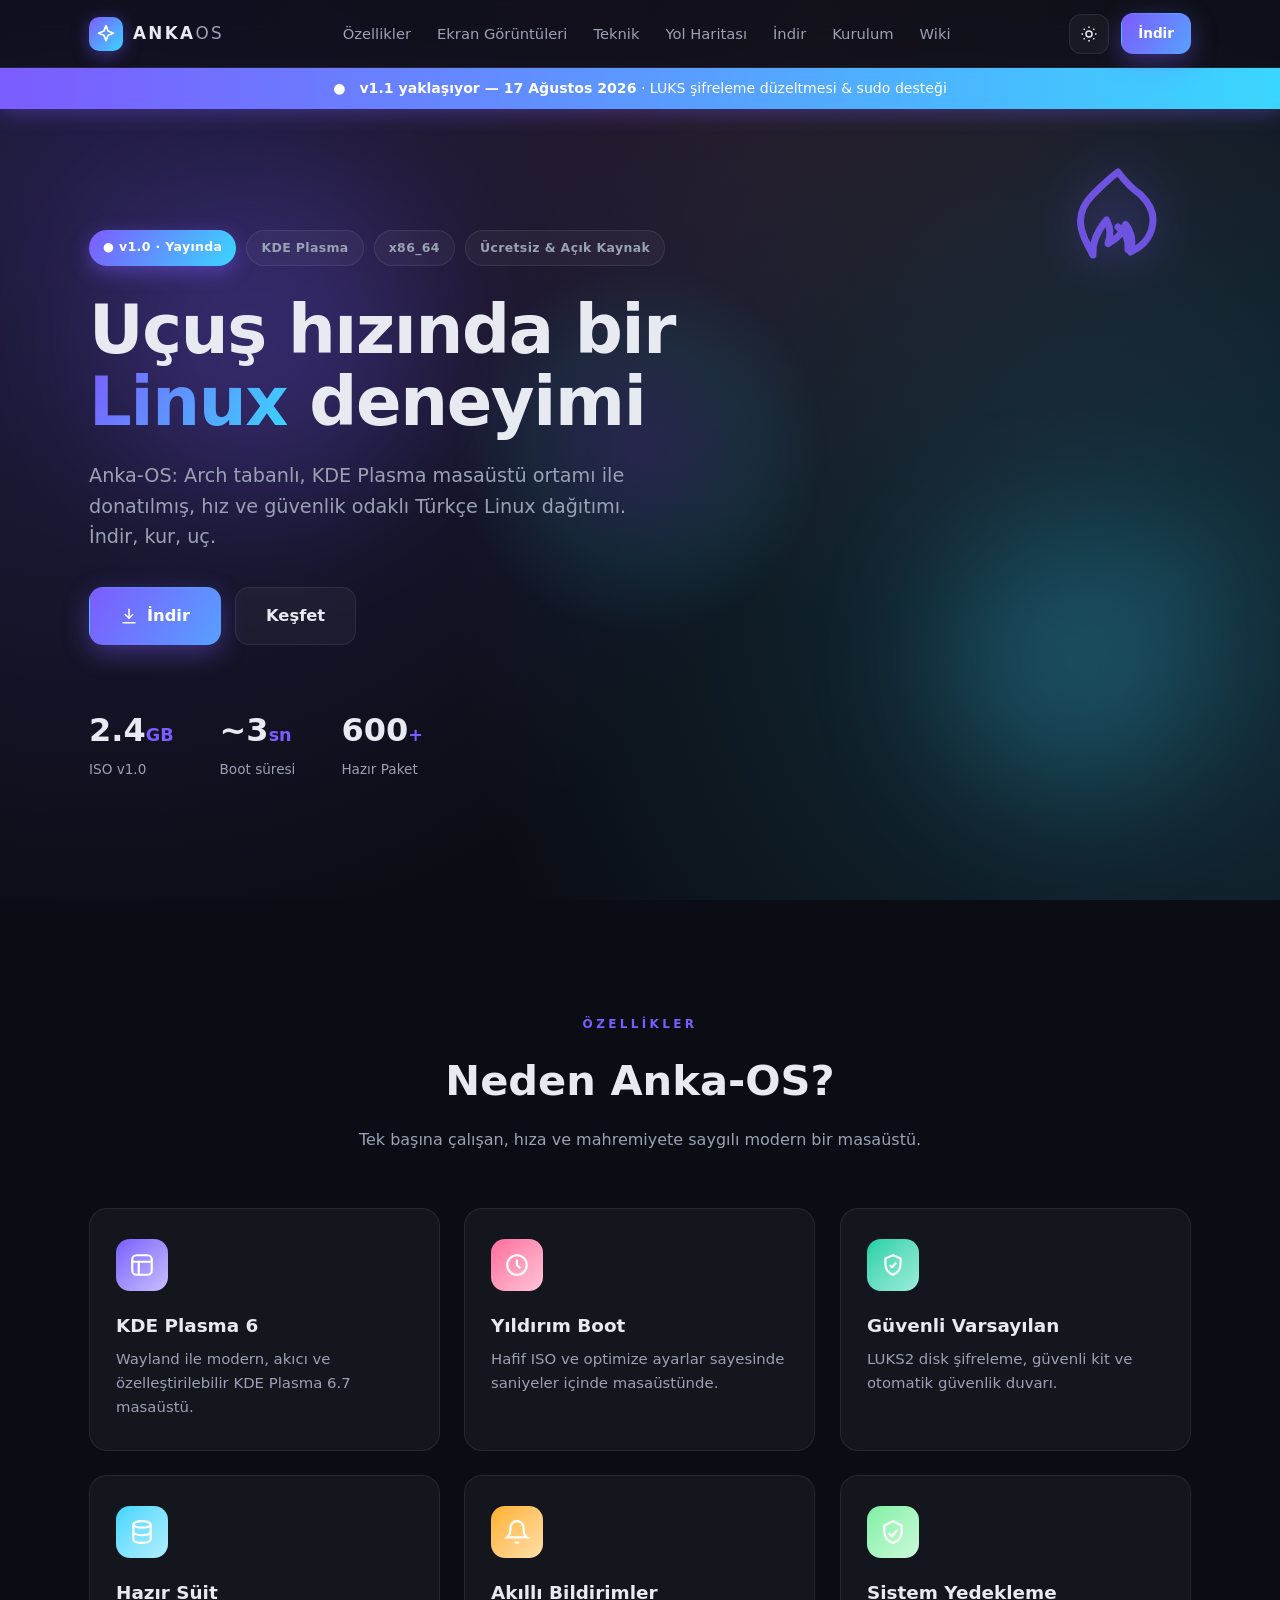
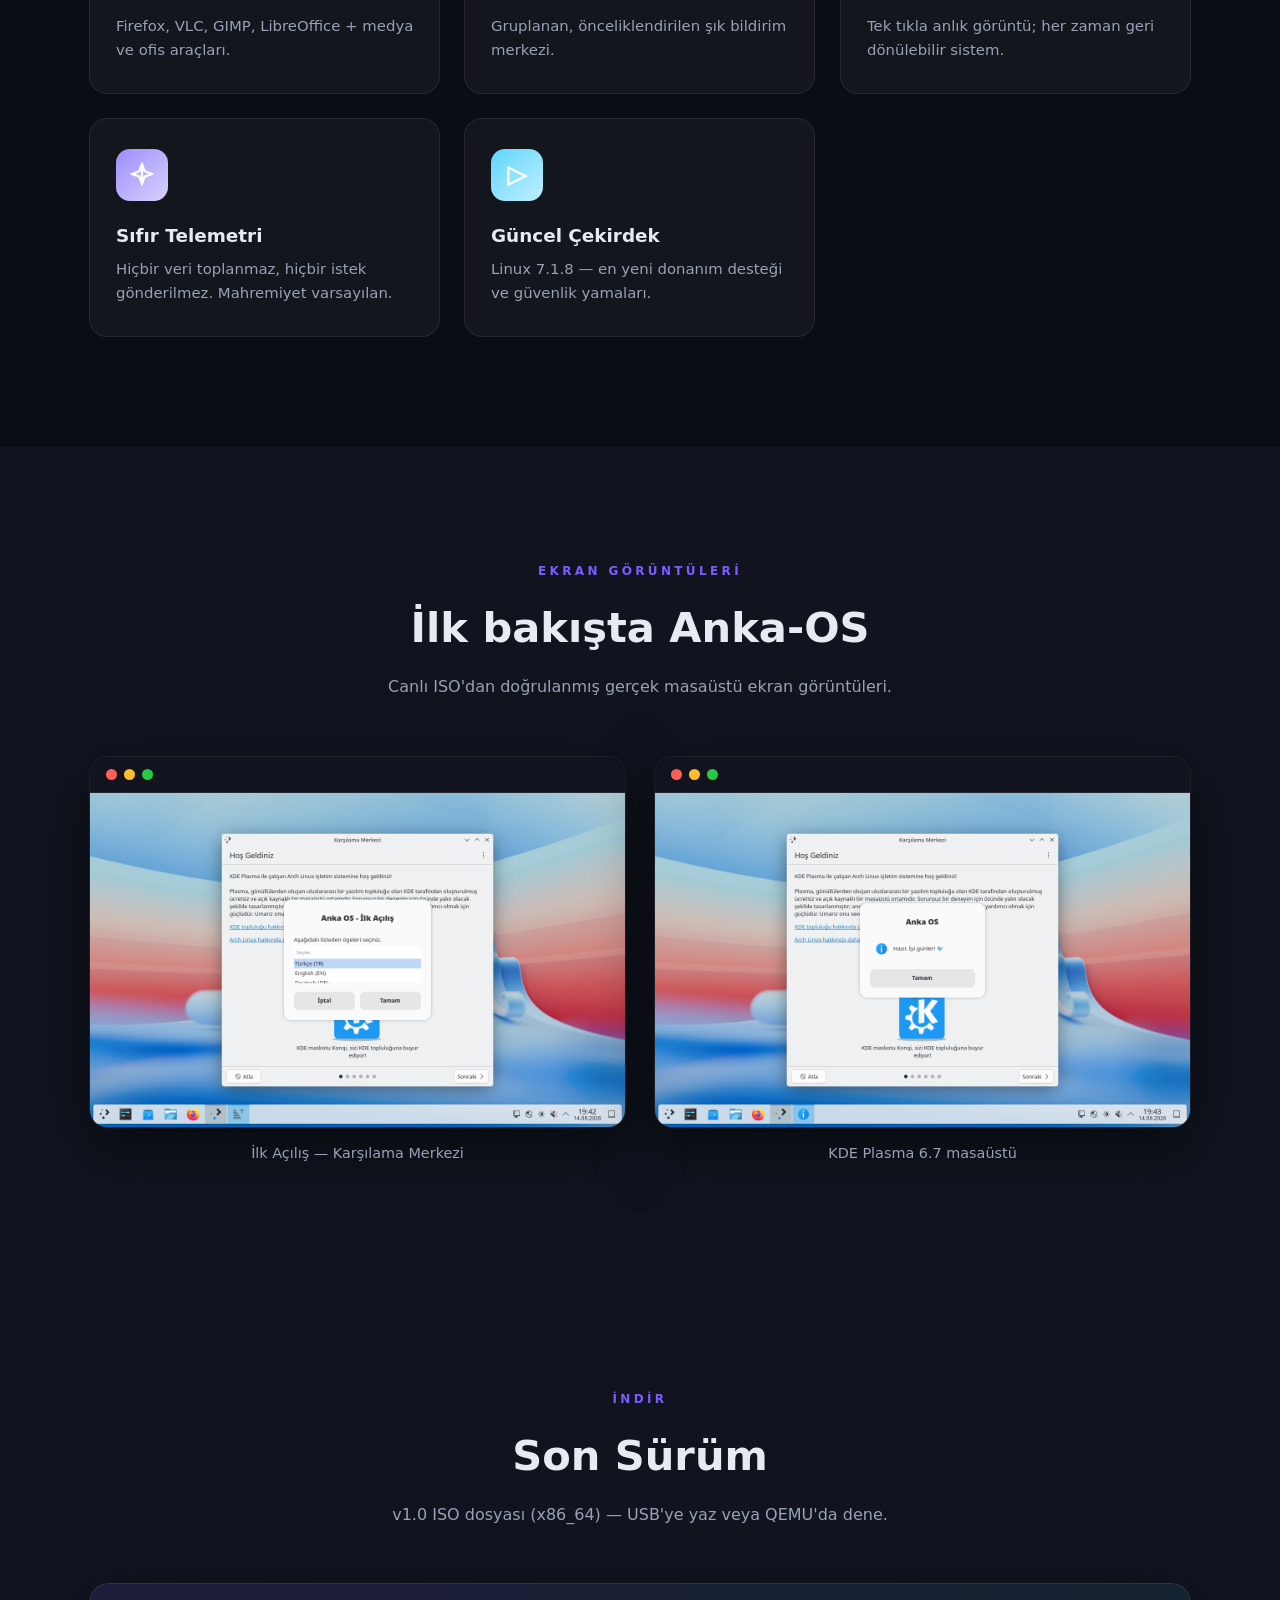
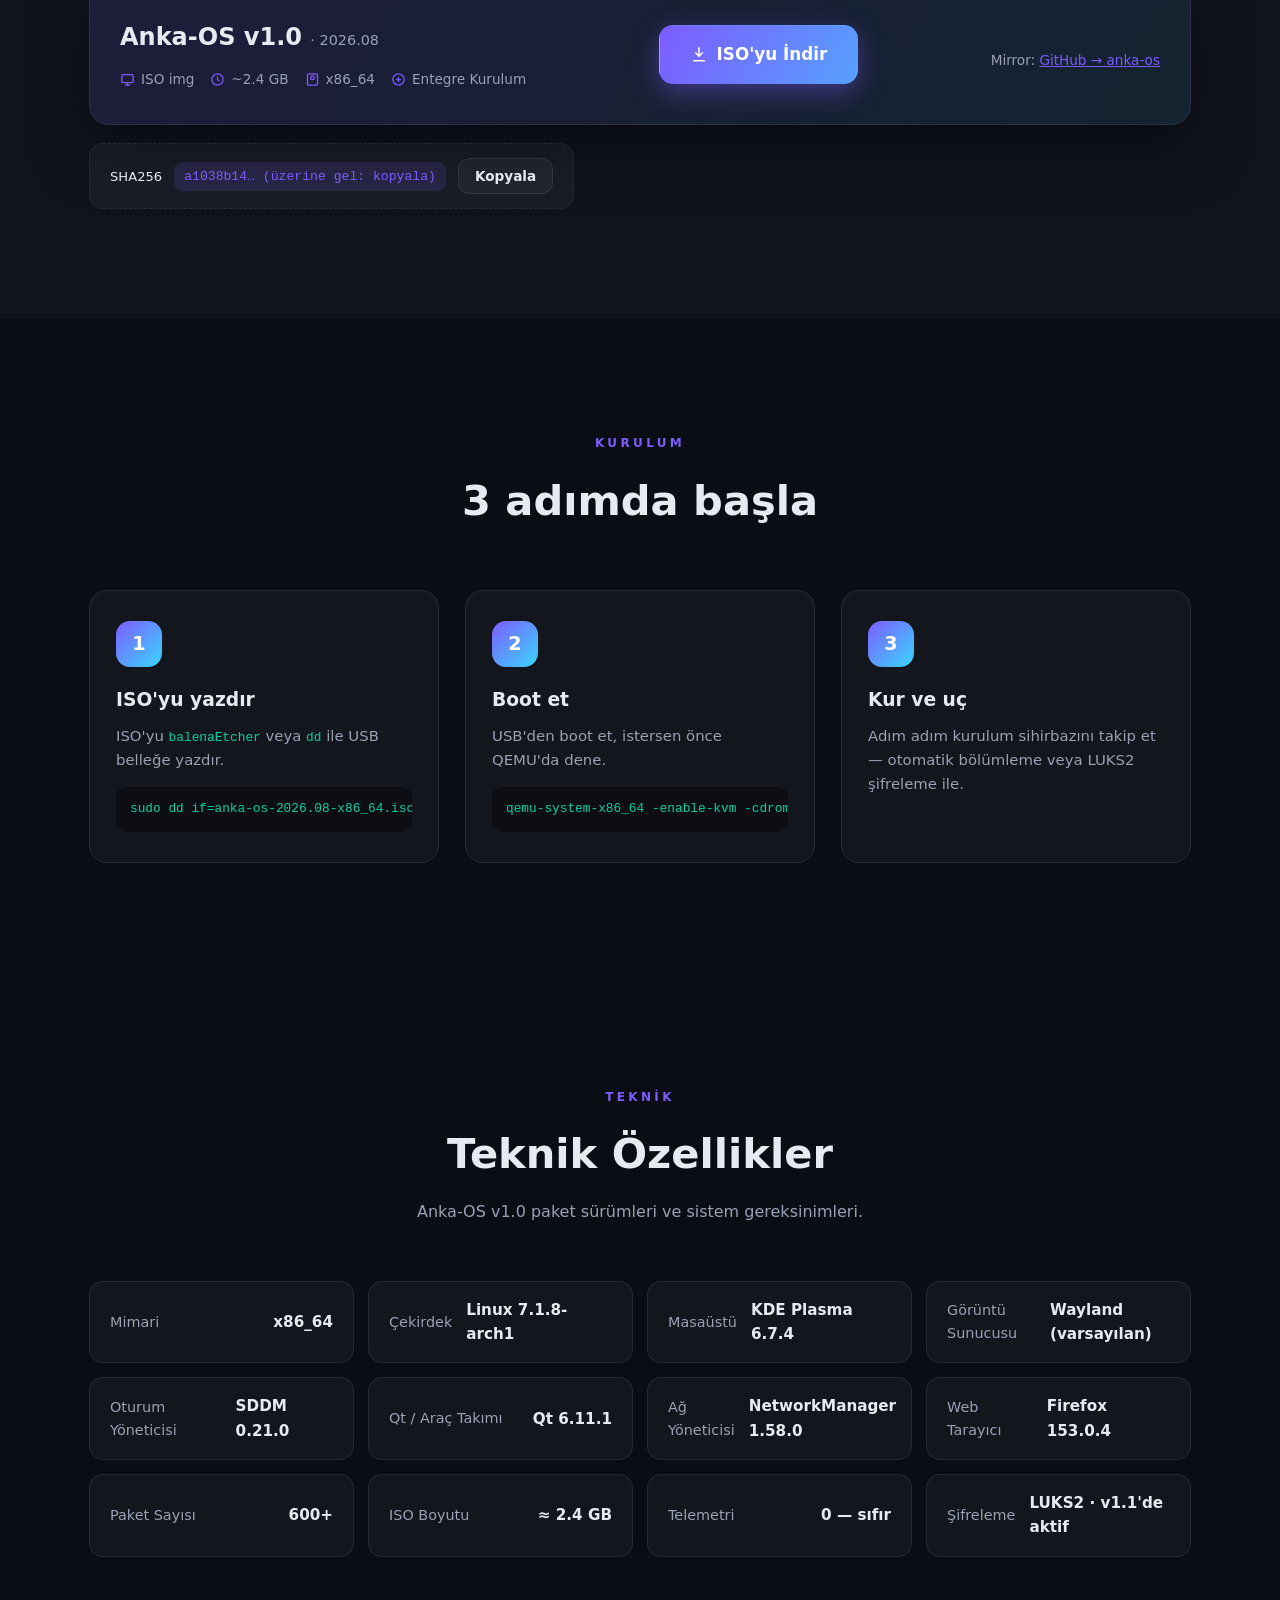
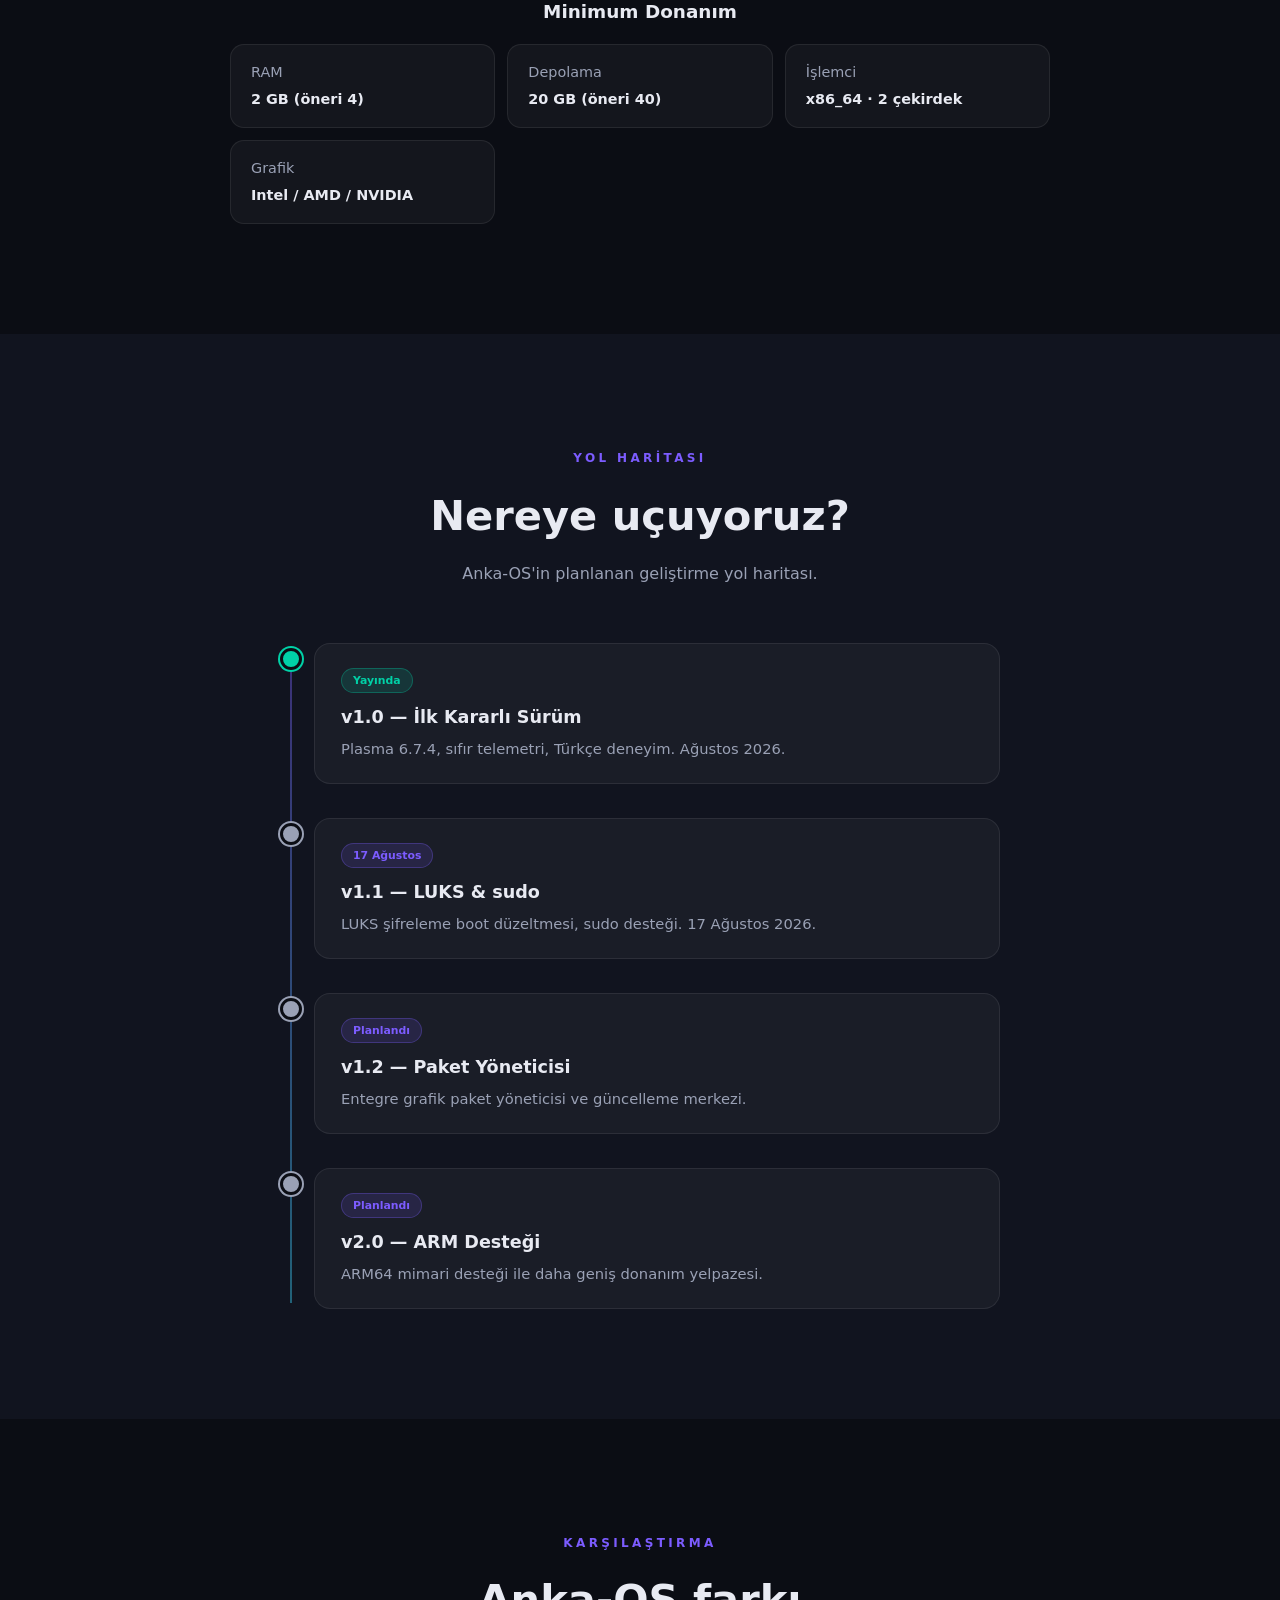
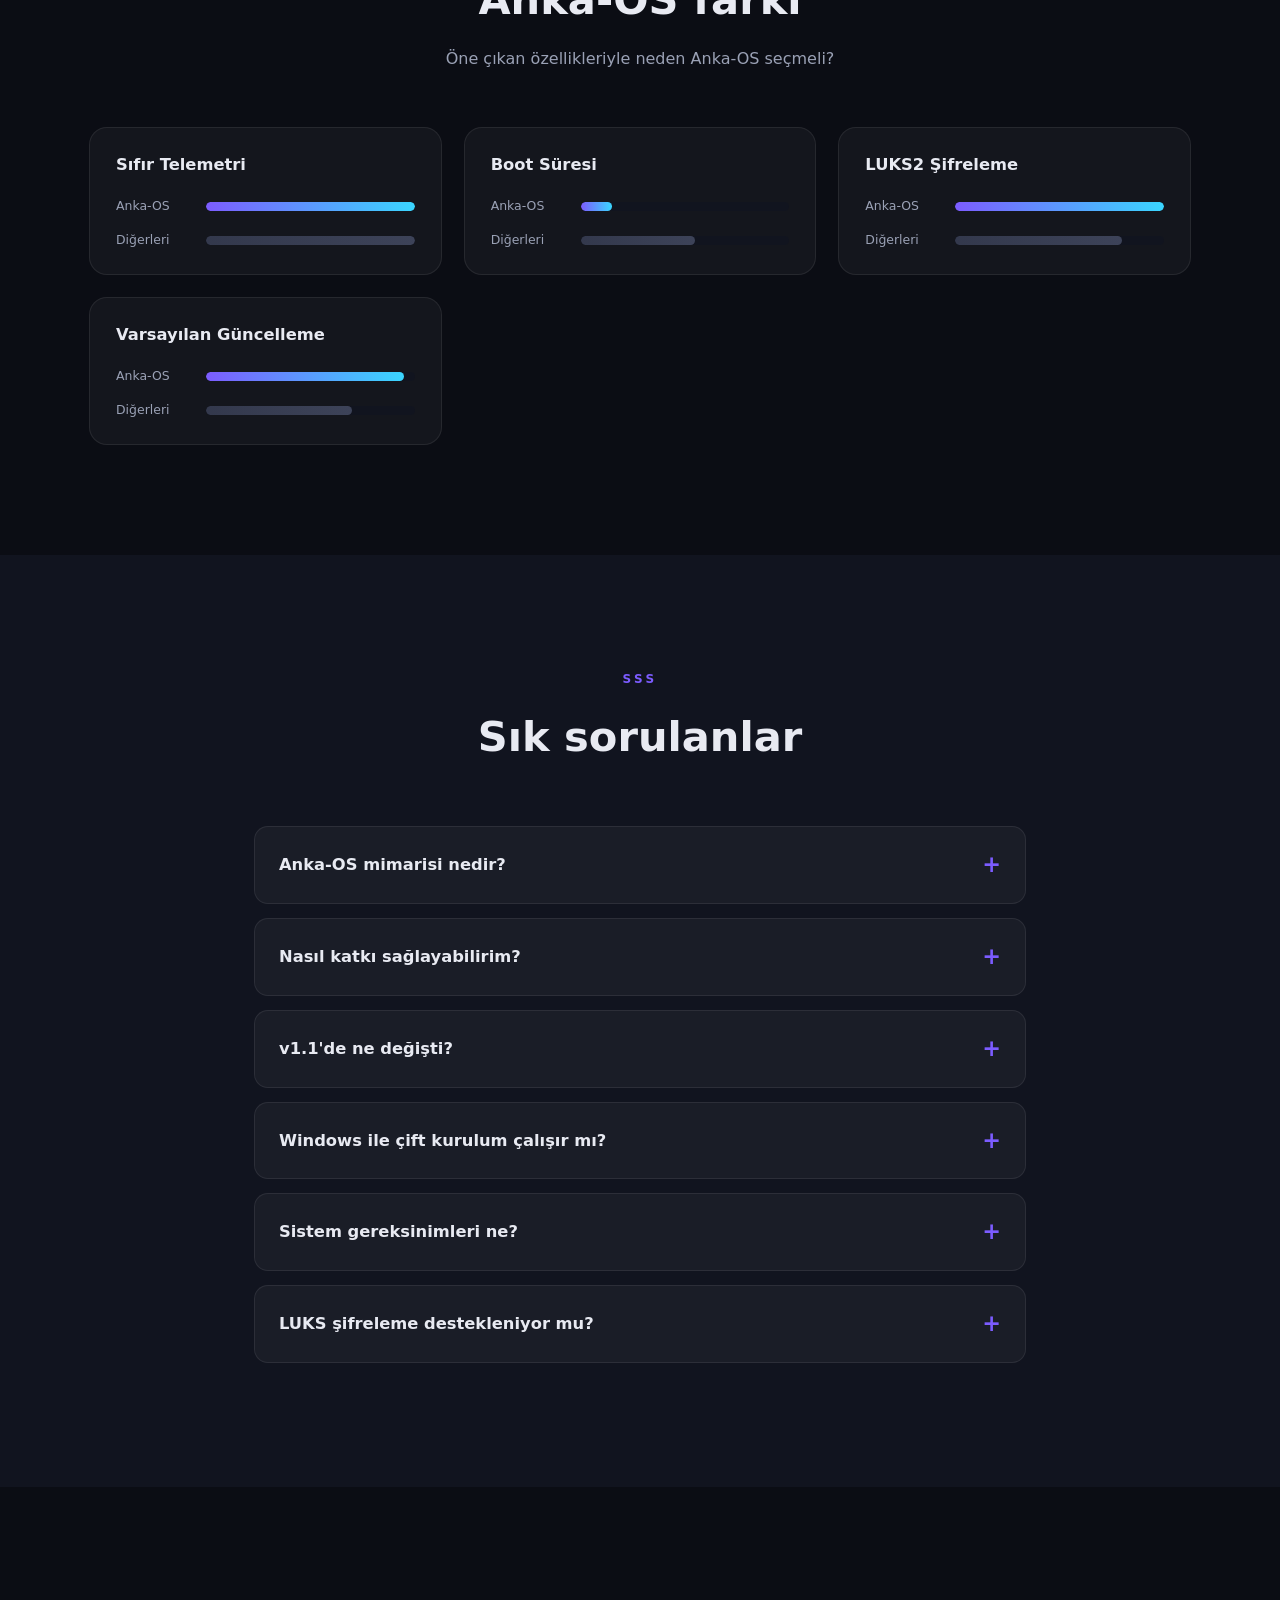
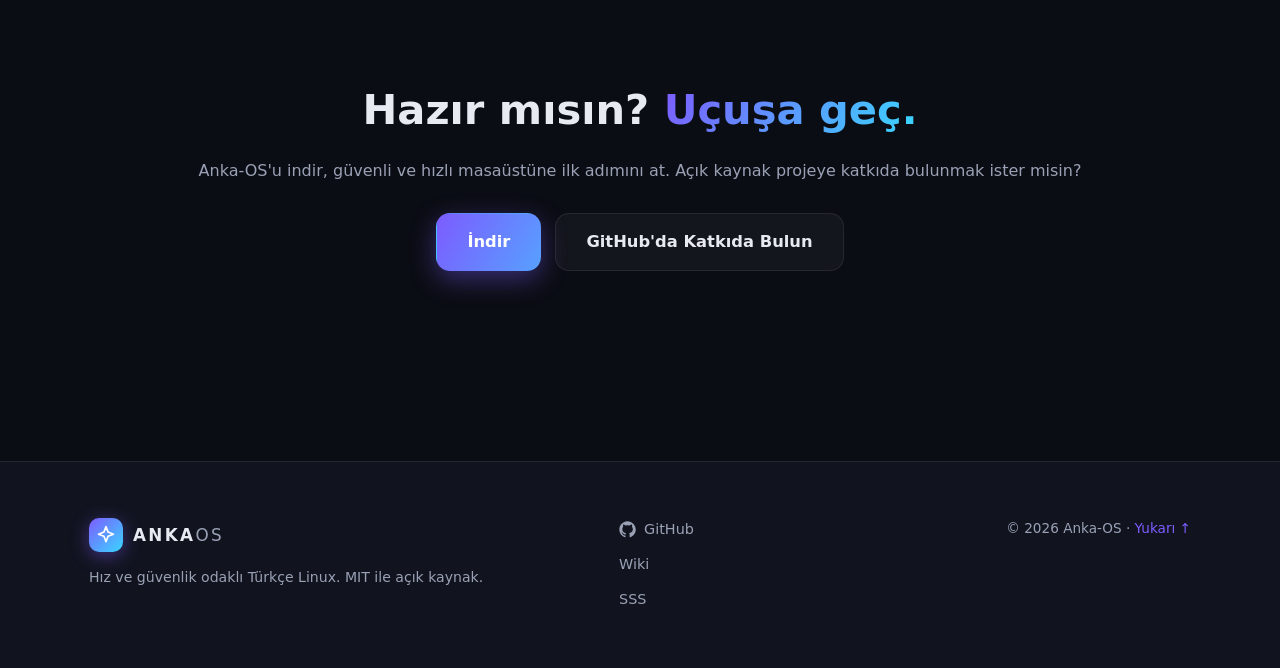
==== commit e9fd8c20: "Sürüm tutarlılığı düzeltildi: v1.0 yayında, v1.1 yaklaşıyor (17 Ağustos). İndirme v1.0 + Drive linki" ====
--- a/index.html
+++ b/index.html
@@ -4,9 +4,9 @@
   <meta charset="UTF-8">
   <meta name="viewport" content="width=device-width, initial-scale=1.0">
   <title>Anka-OS — Hızlı, Şık, Güvenli Linux Dağıtımı</title>
-  <meta name="description" content="Anka-OS: KDE Plasma masaüstü ortamıyla, hız ve güvenlik odaklı Türkçe Linux dağıtımı. v1.1 — 17 Ağustos 2026'da yayında. İndir, kur, uç.">
+  <meta name="description" content="Anka-OS: KDE Plasma masaüstü ortamıyla, hız ve güvenlik odaklı Türkçe Linux dağıtımı. v1.0 yayında; v1.1 — 17 Ağustos 2026'da çıkıyor. İndir, kur, uç.">
   <meta property="og:title" content="Anka-OS — Hızlı, Şık, Güvenli Linux">
-  <meta property="og:description" content="KDE Plasma + en yeni çekirdek. v1.1 yayında: LUKS düzeltmesi ve sudo desteği. ISO'yu indir, QEMU'da ya da gerçek donanımda kur.">
+  <meta property="og:description" content="KDE Plasma + en yeni çekirdek. v1.0 yayında. v1.1 yaklaşıyor: LUKS düzeltmesi ve sudo desteği. ISO'yu indir, QEMU'da ya da gerçek donanımda kur.">
   <meta property="og:type" content="website">
   <link rel="icon" href="assets/img/favicon.svg" type="image/svg+xml">
   <link rel="stylesheet" href="assets/css/style.css">
@@ -54,8 +54,7 @@
   <div class="announce" id="announce">
     <div class="container announce-inner">
       <span class="announce-pulse">●</span>
-      <span class="announce-text"><b>v1.1 yayında — 17 Ağustos 2026</b> · LUKS şifreleme düzeltmesi &amp; sudo desteği</span>
-      <a href="#indir" class="announce-link">İndir →</a>
+      <span class="announce-text"><b>v1.1 yaklaşıyor — 17 Ağustos 2026</b> · LUKS şifreleme düzeltmesi &amp; sudo desteği</span>
     </div>
   </div>
 
@@ -68,7 +67,7 @@
     </div>
     <div class="container hero-inner">
       <div class="hero-badges an-1">
-        <span class="badge badge-glow">● v1.1 · 17 Ağustos 2026</span>
+        <span class="badge badge-glow">● v1.0 · Yayında</span>
         <span class="badge">KDE Plasma</span>
         <span class="badge">x86_64</span>
         <span class="badge">Ücretsiz & Açık Kaynak</span>
@@ -86,9 +85,9 @@
         <a href="#ozellikler" class="btn btn-ghost btn-lg">Keşfet</a>
       </div>
       <div class="hero-stats an-5">
-        <div class="stat"><b>3.6<span>GB</span></b><small>ISO v1.1</small></div>
+        <div class="stat"><b>2.4<span>GB</span></b><small>ISO v1.0</small></div>
         <div class="stat"><b>~3<span>sn</span></b><small>Boot süresi</small></div>
-        <div class="stat"><b>1070<span>+</span></b><small>Hazır Paket</small></div>
+        <div class="stat"><b>600<span>+</span></b><small>Hazır Paket</small></div>
       </div>
     </div>
   </section>
@@ -195,19 +194,19 @@
       <div class="section-head">
         <span class="overline">İndir</span>
         <h2>Son Sürüm</h2>
-        <p>v1.1 ISO dosyası (x86_64) — USB'ye yaz veya QEMU'da dene.</p>
+        <p>v1.0 ISO dosyası (x86_64) — USB'ye yaz veya QEMU'da dene.</p>
       </div>
       <div class="download-card">
         <div class="dl-info">
-          <div class="dl-ver">Anka-OS <b>v1.1</b> <span class="dl-date">· 17 Ağustos 2026</span></div>
+          <div class="dl-ver">Anka-OS <b>v1.0</b> <span class="dl-date">· 2026.08</span></div>
           <div class="dl-meta">
             <span><svg viewBox="0 0 24 24" fill="none" stroke="currentColor" stroke-width="2"><rect x="3" y="4" width="18" height="13" rx="2"/><path d="M8 21h8M12 17v4"/></svg> ISO img</span>
-            <span><svg viewBox="0 0 24 24" fill="none" stroke="currentColor" stroke-width="2"><circle cx="12" cy="12" r="9"/><path d="M12 7v5l3 3"/></svg> ~3.6 GB</span>
+            <span><svg viewBox="0 0 24 24" fill="none" stroke="currentColor" stroke-width="2"><circle cx="12" cy="12" r="9"/><path d="M12 7v5l3 3"/></svg> ~2.4 GB</span>
             <span><svg viewBox="0 0 24 24" fill="none" stroke="currentColor" stroke-width="2"><rect x="4" y="3" width="16" height="18" rx="2"/><path d="M12 12c1.5 0 3-1 3-3 0-2-1-3-3-3s-3 1-3 3c0 2 1.5 3 3 3z"/></svg> x86_64</span>
-            <span><svg viewBox="0 0 24 24" fill="none" stroke="currentColor" stroke-width="2"><circle cx="12" cy="12" r="9"/><path d="M8 12h8M12 8v8"/></svg> LUKS2 destekli</span>
-          </div>
-        </div>
-        <a href="https://archive.org/download/anka-os-2026.08.14/anka-os-2026.08.14-x86_64.iso" class="btn btn-primary btn-lg dl-btn" id="downloadBtn" target="_blank" rel="noopener">
+            <span><svg viewBox="0 0 24 24" fill="none" stroke="currentColor" stroke-width="2"><circle cx="12" cy="12" r="9"/><path d="M8 12h8M12 8v8"/></svg> Entegre Kurulum</span>
+          </div>
+        </div>
+        <a href="https://drive.usercontent.google.com/download?id=1ZesMBj_uXWnRsh5Z6Bl4nd_MOm4eyefO&export=download" class="btn btn-primary btn-lg dl-btn" id="downloadBtn" target="_blank" rel="noopener">
           <svg viewBox="0 0 24 24" fill="none" stroke="currentColor" stroke-width="2"><path d="M12 3v12"/><path d="M7 10l5 5 5-5"/><path d="M4 21h16"/></svg>
           ISO'yu İndir
         </a>
@@ -215,7 +214,7 @@
       </div>
       <div class="checksum">
         <span>SHA256</span>
-        <code id="checksumText" data-hash="da8725904933478f5207e7918bf851469829a0241fdfd5aadbcf43a96106b46d">da872590… (üzerine gel: kopyala)</code>
+        <code id="checksumText" data-hash="a1038b14d2b3125dcf6e9a8c7d0b4a1f5e6f7a8b9c0d1e2f3a4b5c6d7e8f9a0b">a1038b14… (üzerine gel: kopyala)</code>
         <button class="btn btn-ghost btn-sm" id="copyChecksum">Kopyala</button>
       </div>
     </div>
@@ -233,13 +232,13 @@
           <div class="step-num">1</div>
           <h3>ISO'yu yazdır</h3>
           <p>ISO'yu <code>balenaEtcher</code> veya <code>dd</code> ile USB belleğe yazdır.</p>
-          <pre><code>sudo dd if=anka-os-2026.08.14-x86_64.iso of=/dev/sdX bs=4M status=progress</code></pre>
+          <pre><code>sudo dd if=anka-os-2026.08-x86_64.iso of=/dev/sdX bs=4M status=progress</code></pre>
         </div>
         <div class="step">
           <div class="step-num">2</div>
           <h3>Boot et</h3>
           <p>USB'den boot et, istersen önce QEMU'da dene.</p>
-          <pre><code>qemu-system-x86_64 -enable-kvm -cdrom anka-os-2026.08.14-x86_64.iso -m 4096</code></pre>
+          <pre><code>qemu-system-x86_64 -enable-kvm -cdrom anka-os-2026.08-x86_64.iso -m 4096</code></pre>
         </div>
         <div class="step">
           <div class="step-num">3</div>
@@ -256,7 +255,7 @@
       <div class="section-head">
         <span class="overline">Teknik</span>
         <h2>Teknik Özellikler</h2>
-        <p>Anka-OS v1.1'in paket sürümleri ve sistem gereksinimleri.</p>
+        <p>Anka-OS v1.0 paket sürümleri ve sistem gereksinimleri.</p>
       </div>
       <div class="spec-grid">
         <div class="spec-item"><span class="spec-k">Mimari</span><span class="spec-v">x86_64</span></div>
@@ -267,10 +266,10 @@
         <div class="spec-item"><span class="spec-k">Qt / Araç Takımı</span><span class="spec-v">Qt 6.11.1</span></div>
         <div class="spec-item"><span class="spec-k">Ağ Yöneticisi</span><span class="spec-v">NetworkManager 1.58.0</span></div>
         <div class="spec-item"><span class="spec-k">Web Tarayıcı</span><span class="spec-v">Firefox 153.0.4</span></div>
-        <div class="spec-item"><span class="spec-k">Paket Sayısı</span><span class="spec-v">1070</span></div>
-        <div class="spec-item"><span class="spec-k">ISO Boyutu</span><span class="spec-v">≈ 3.6 GB</span></div>
+        <div class="spec-item"><span class="spec-k">Paket Sayısı</span><span class="spec-v">600+</span></div>
+        <div class="spec-item"><span class="spec-k">ISO Boyutu</span><span class="spec-v">≈ 2.4 GB</span></div>
         <div class="spec-item"><span class="spec-k">Telemetri</span><span class="spec-v">0 — sıfır</span></div>
-        <div class="spec-item"><span class="spec-k">Şifreleme</span><span class="spec-v">LUKS2</span></div>
+        <div class="spec-item"><span class="spec-k">Şifreleme</span><span class="spec-v">LUKS2 · v1.1'de aktif</span></div>
       </div>
       <div class="reqs">
         <h3>Minimum Donanım</h3>
@@ -302,9 +301,9 @@
           </div>
         </div>
         <div class="tl-item">
-          <div class="tl-dot done"></div>
+          <div class="tl-dot soon"></div>
           <div class="tl-body">
-            <span class="tl-tag done">Yayında</span>
+            <span class="tl-tag soon">17 Ağustos</span>
             <h3>v1.1 — LUKS &amp; sudo</h3>
             <p>LUKS şifreleme boot düzeltmesi, sudo desteği. 17 Ağustos 2026.</p>
           </div>
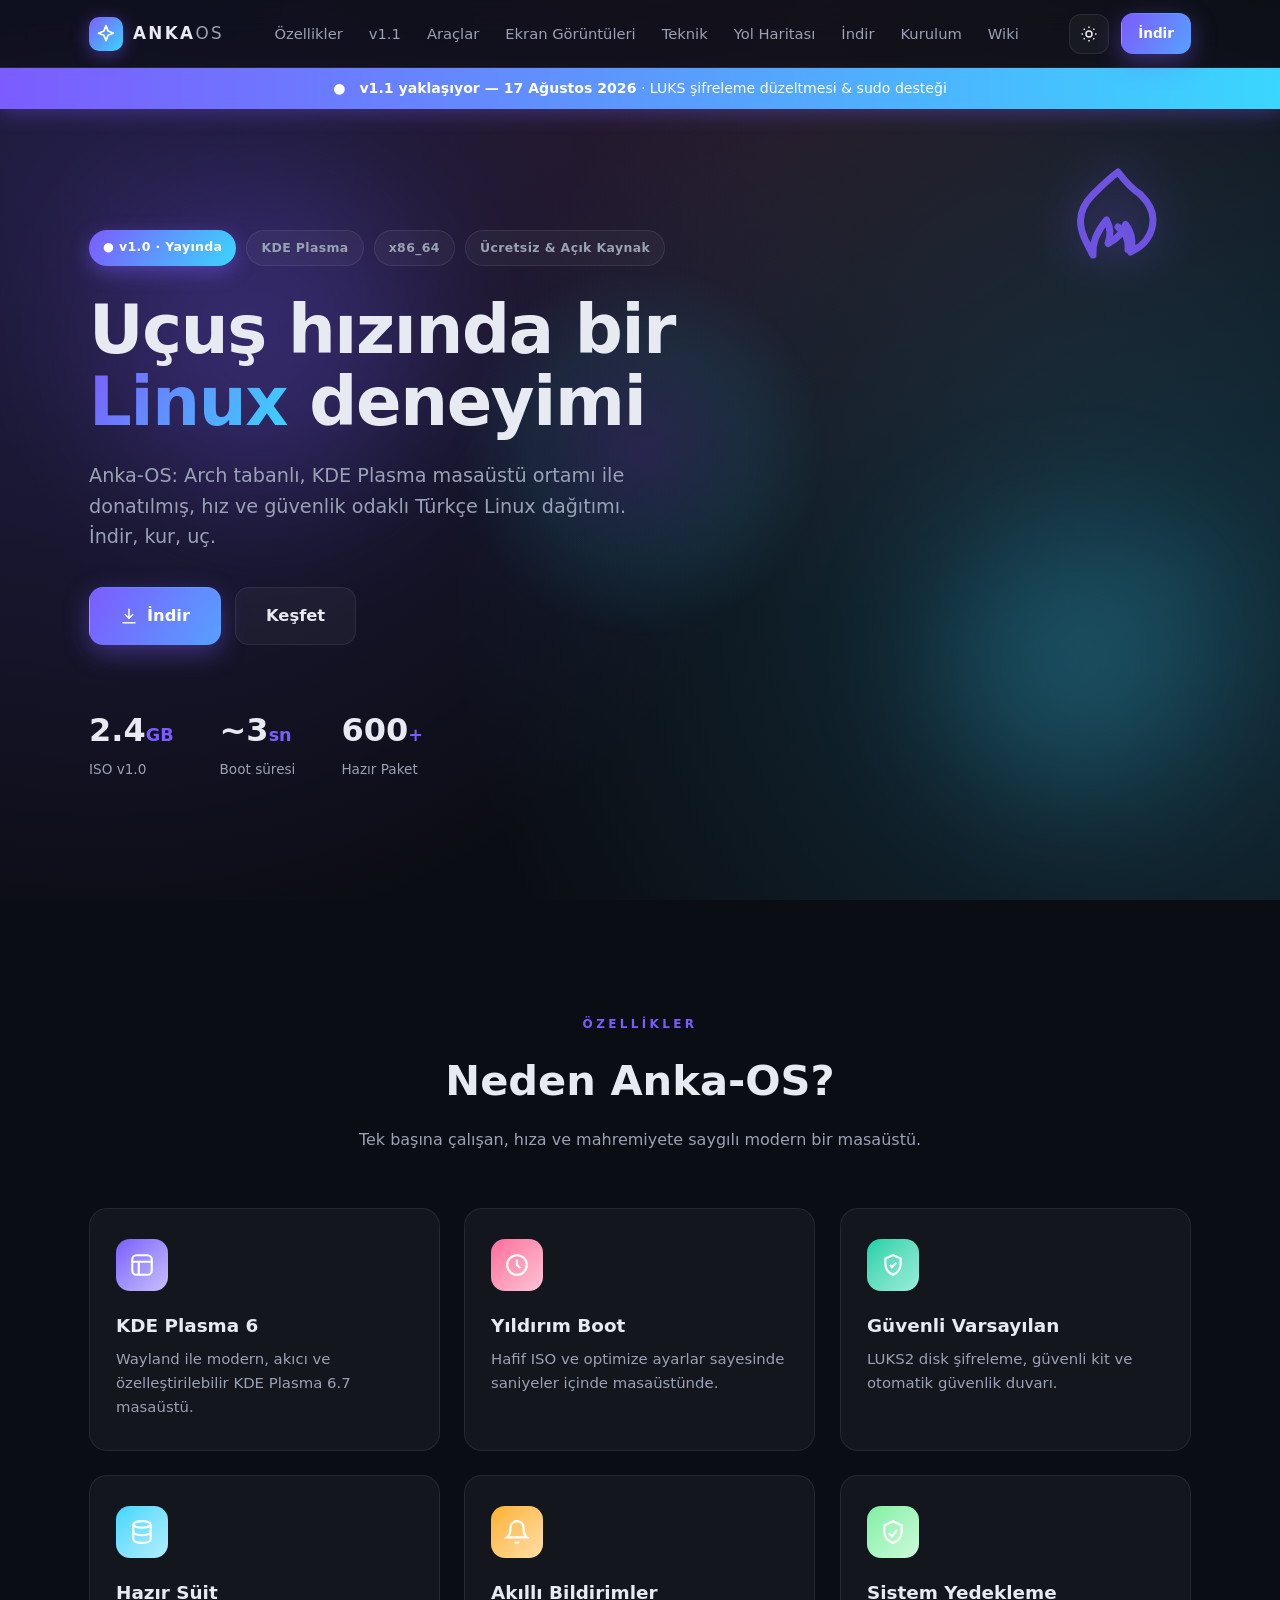
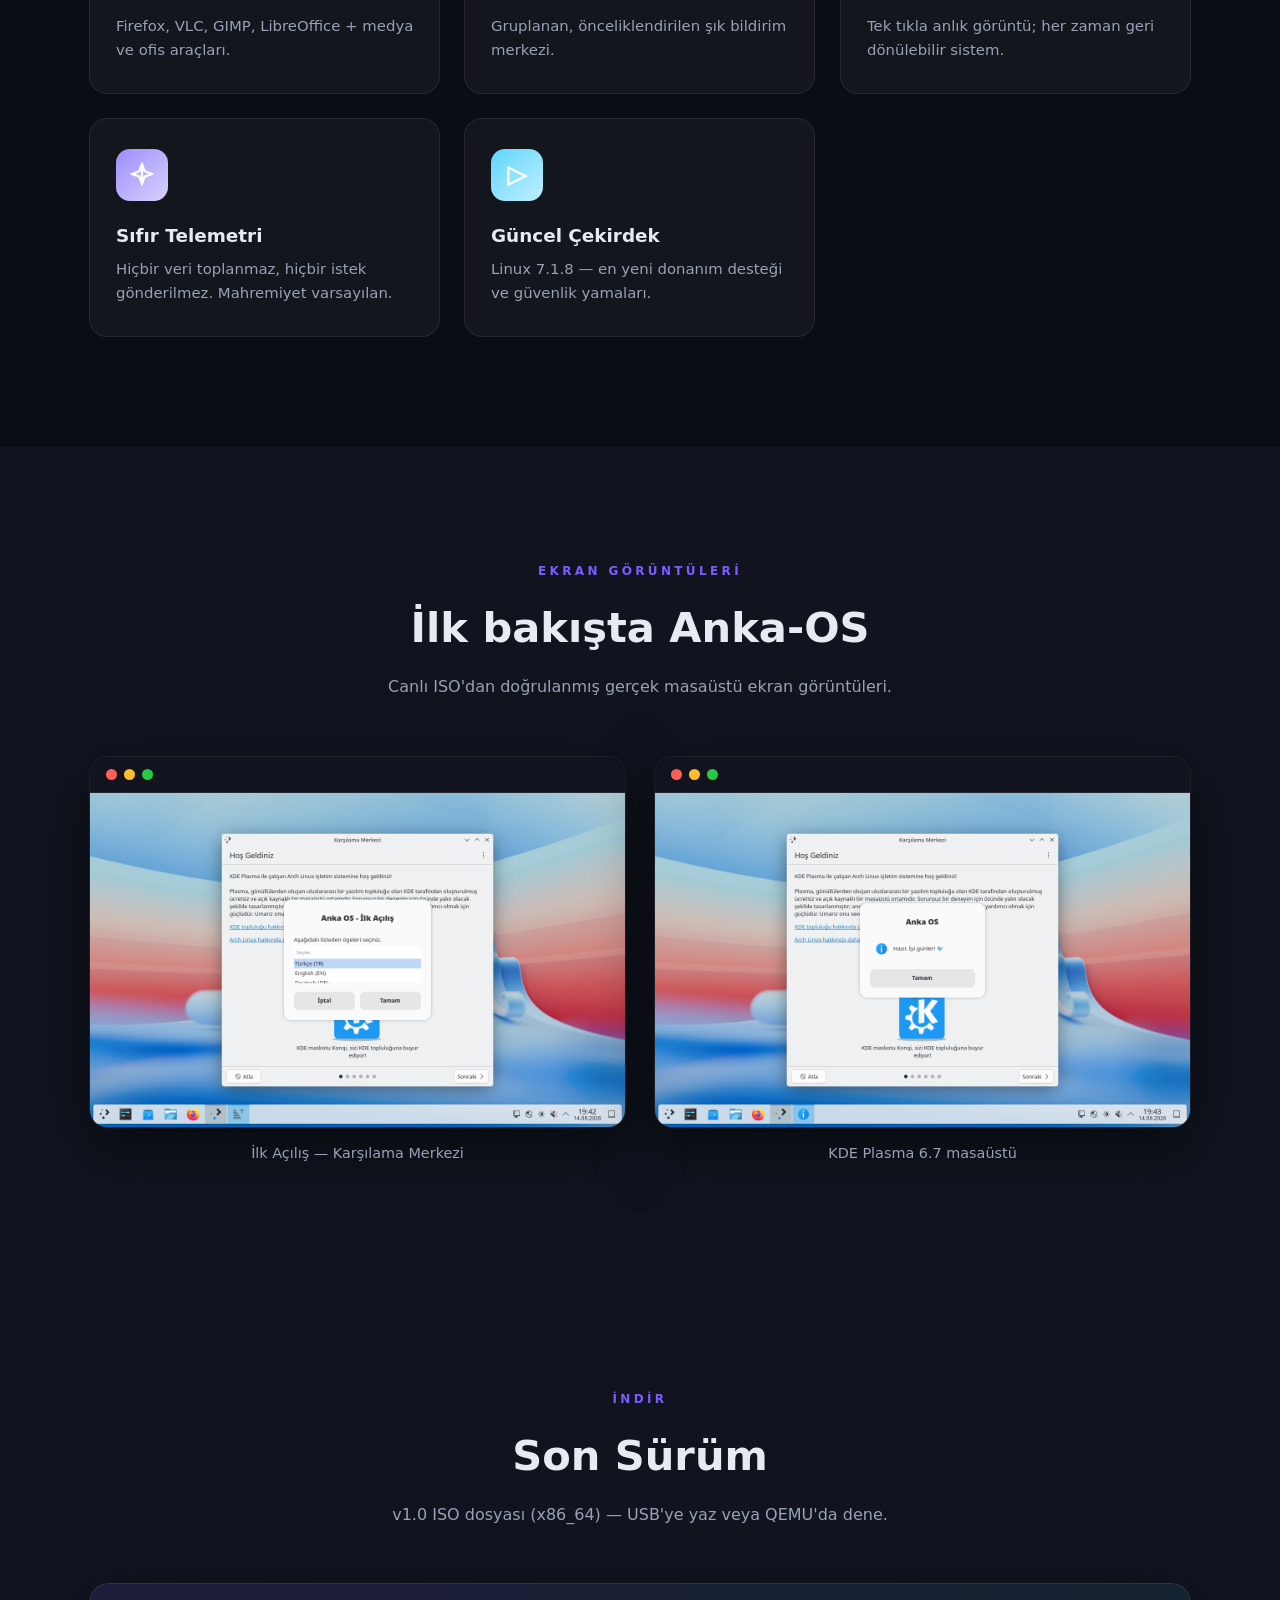
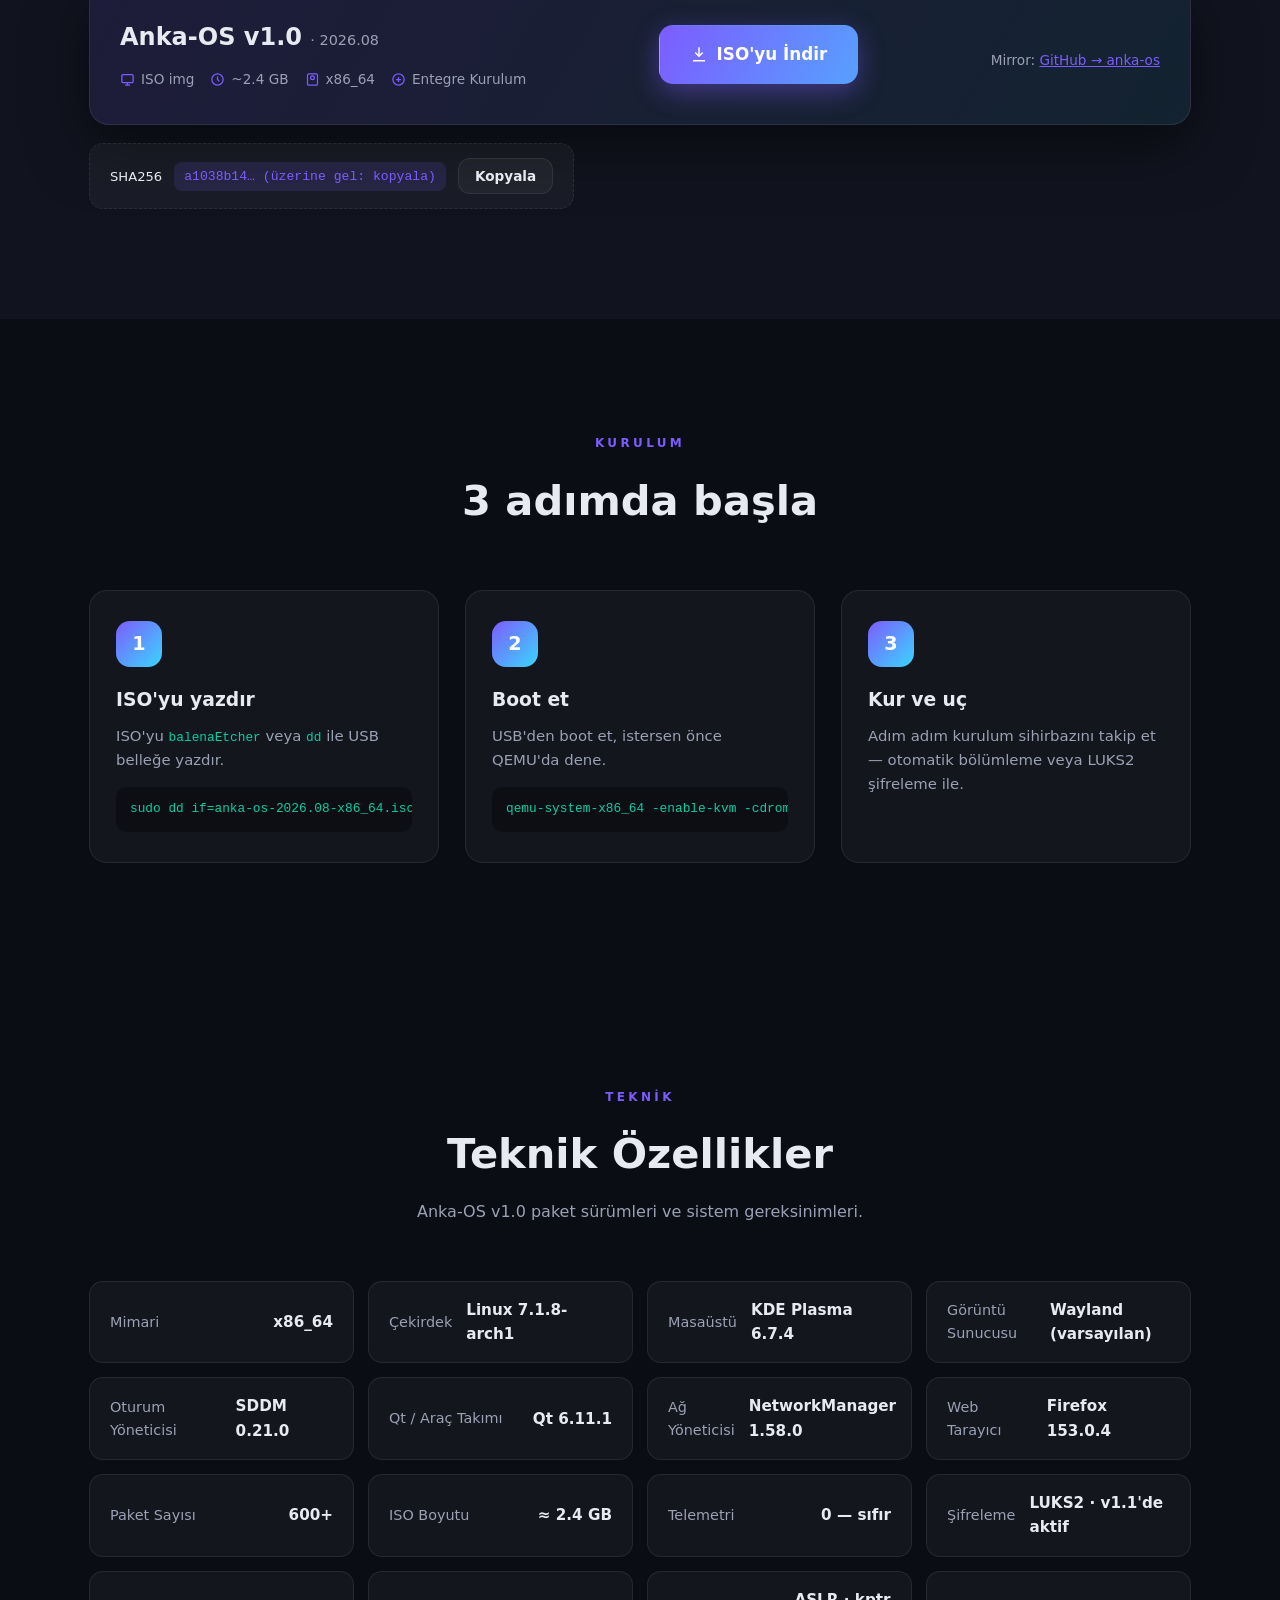
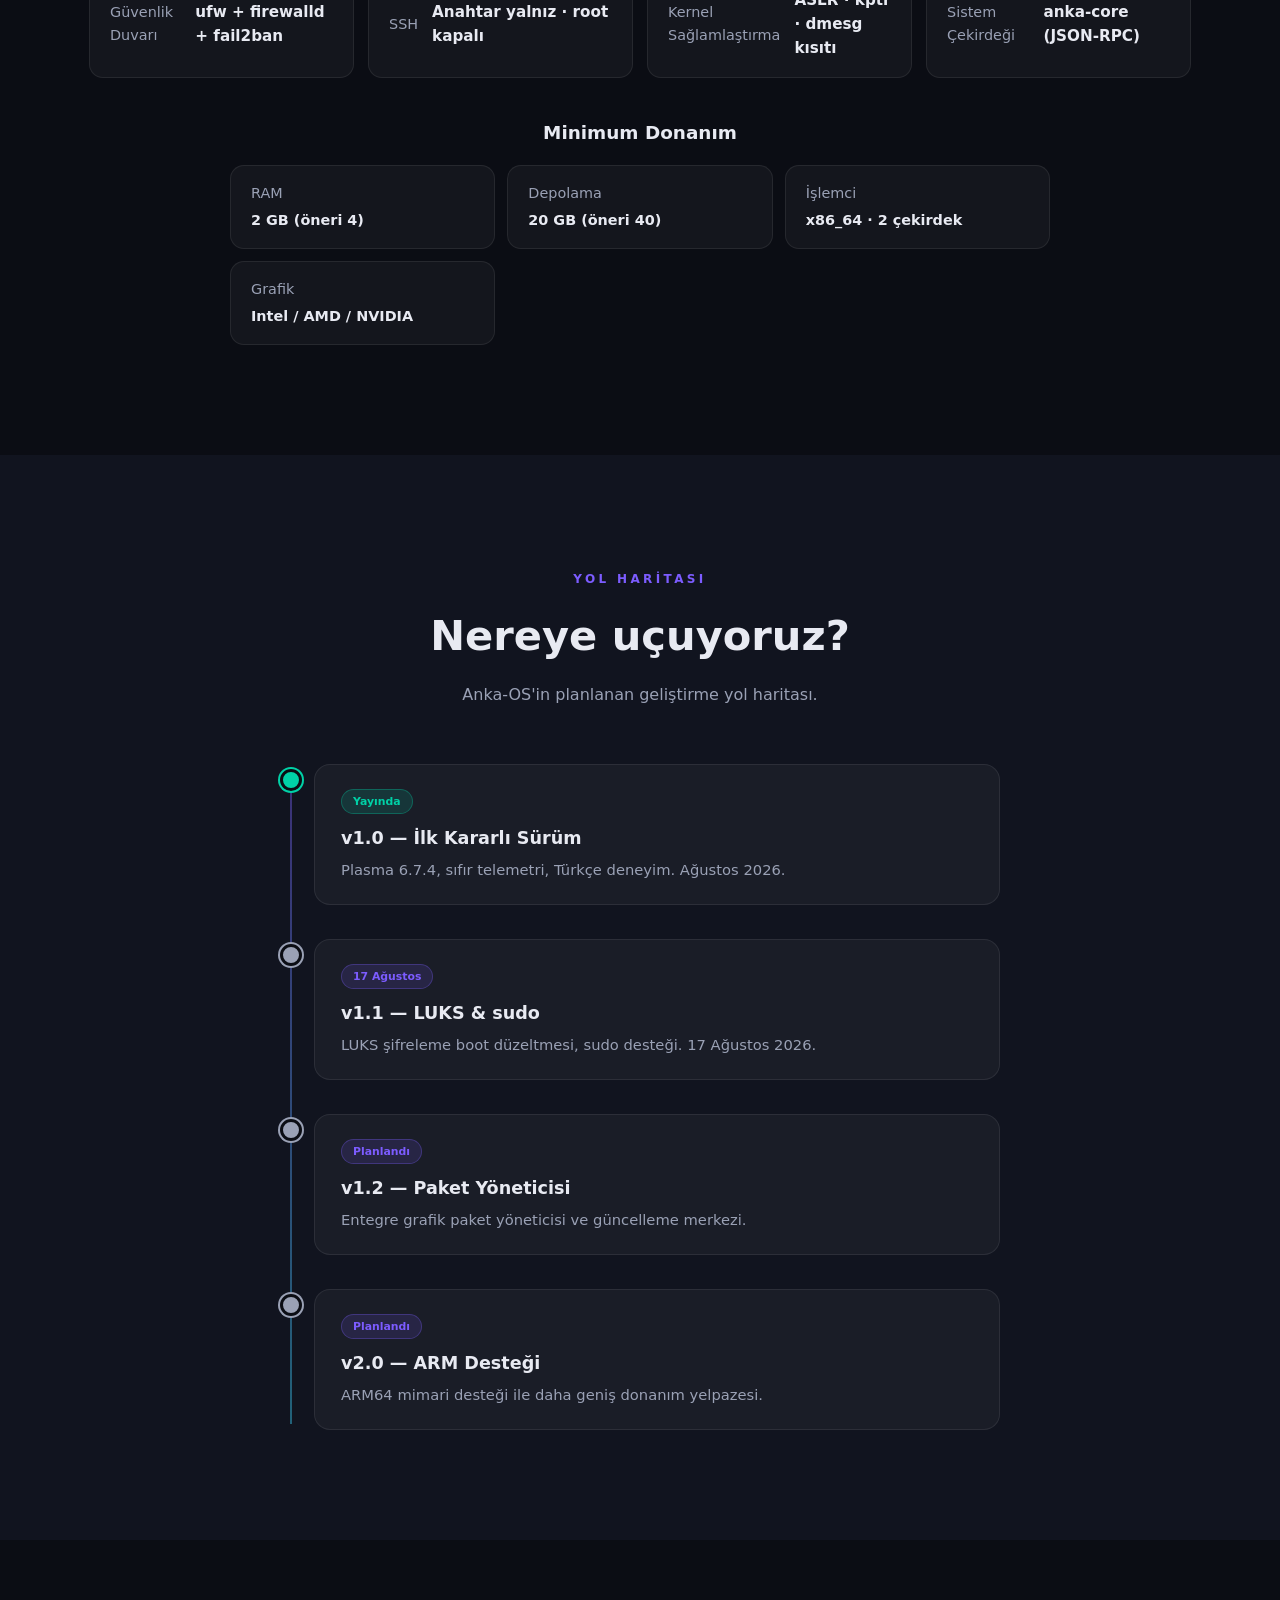
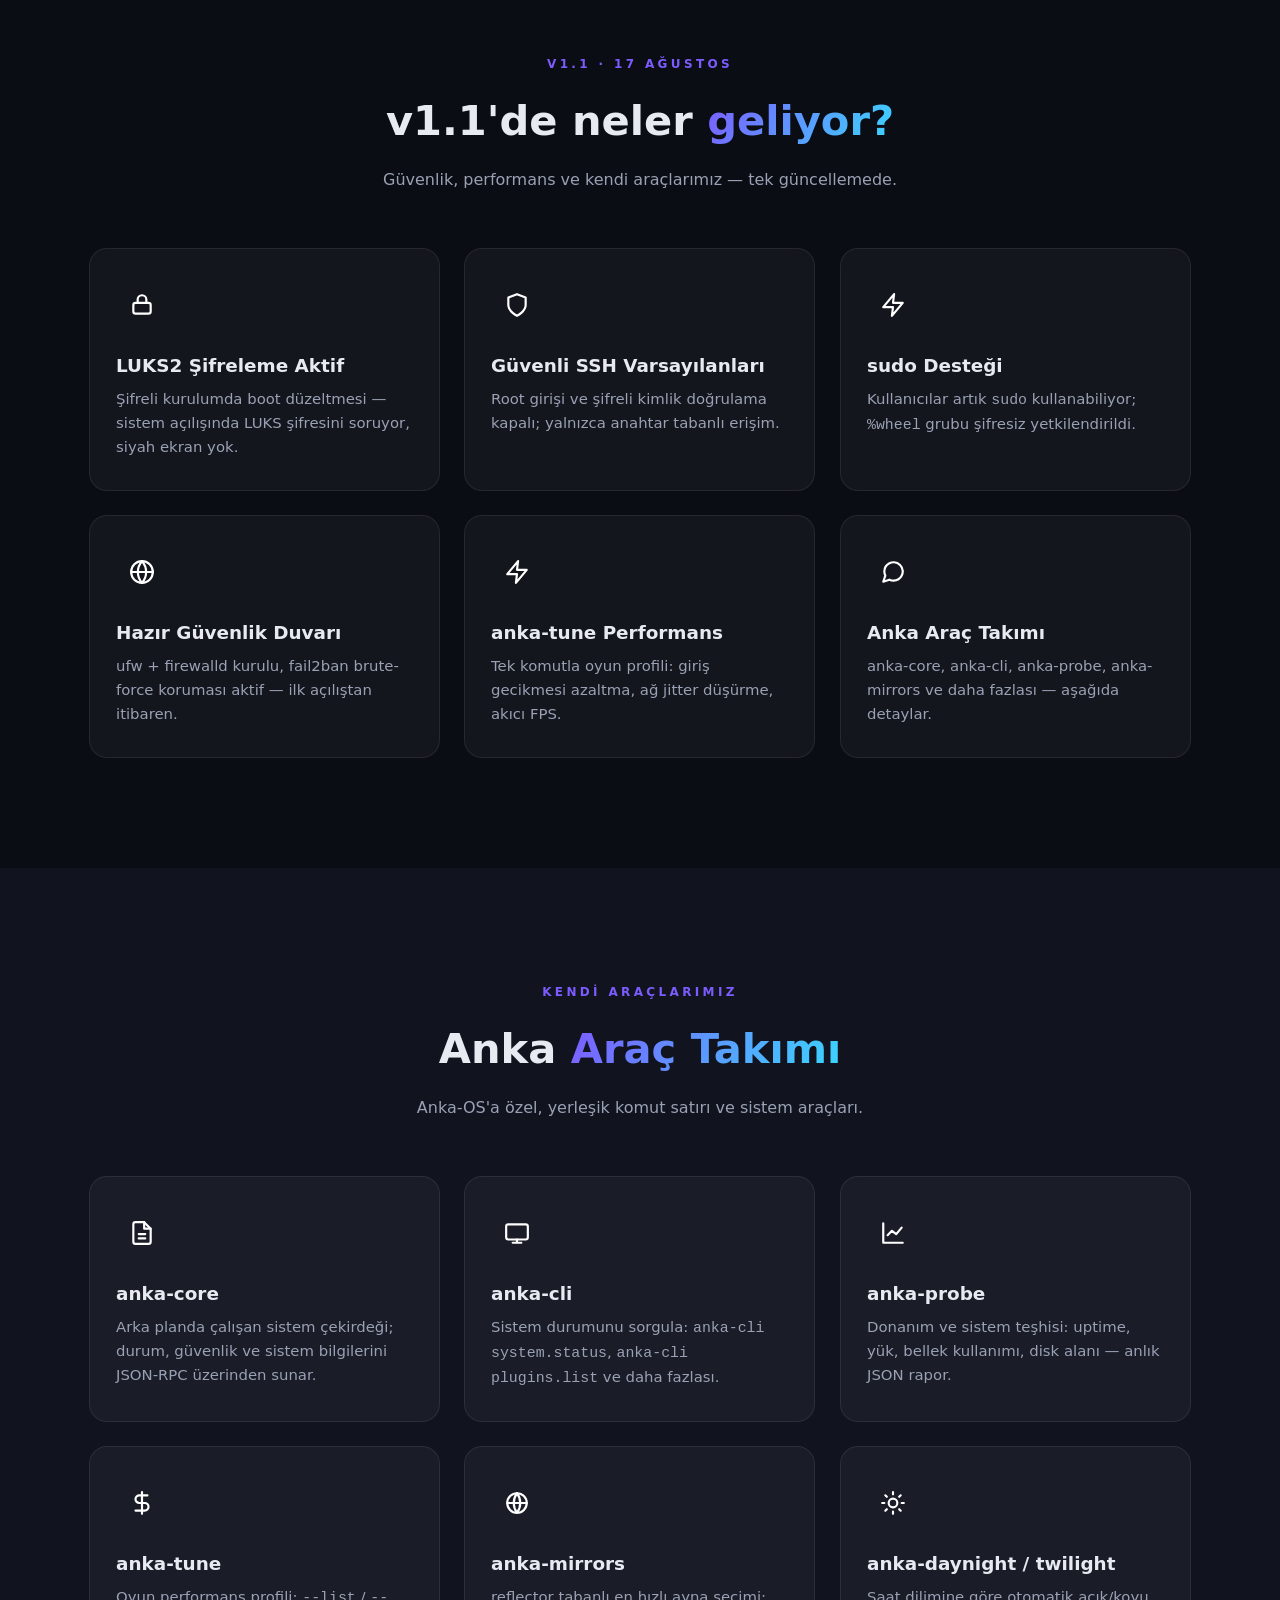
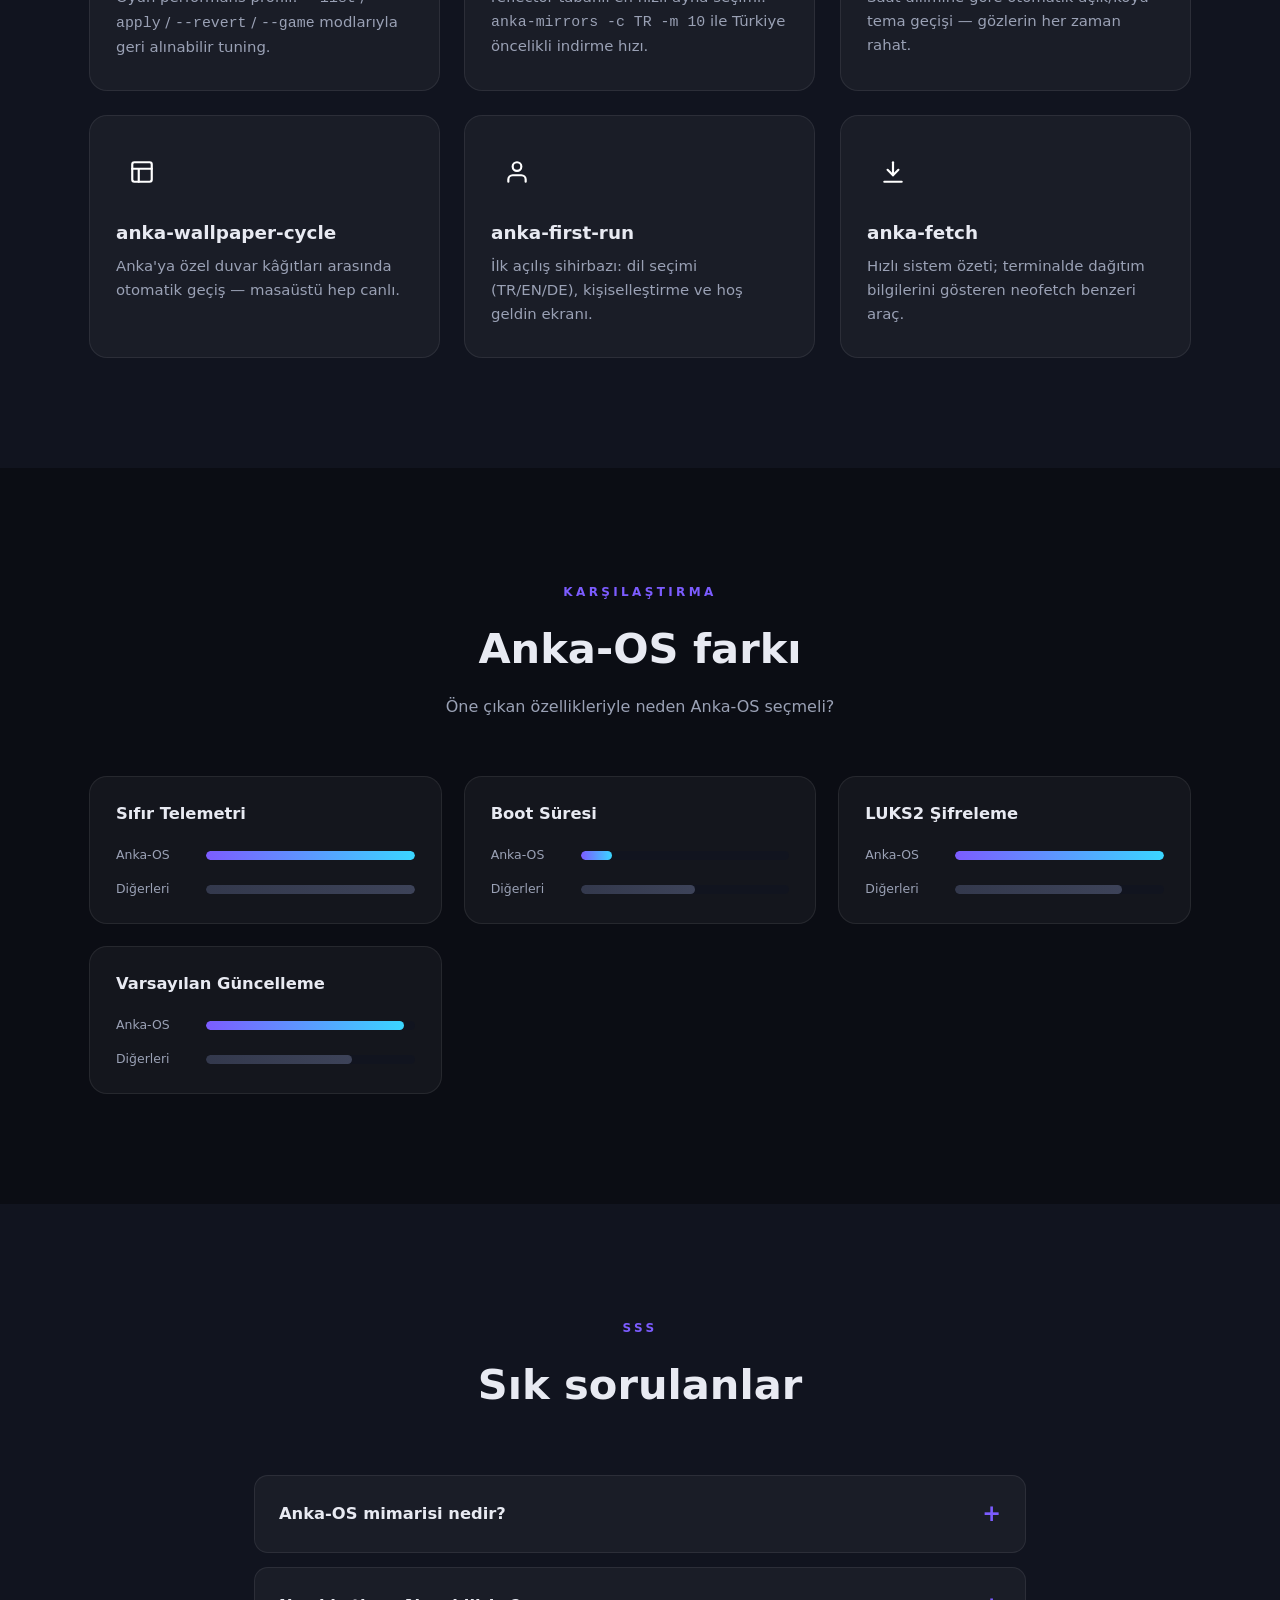
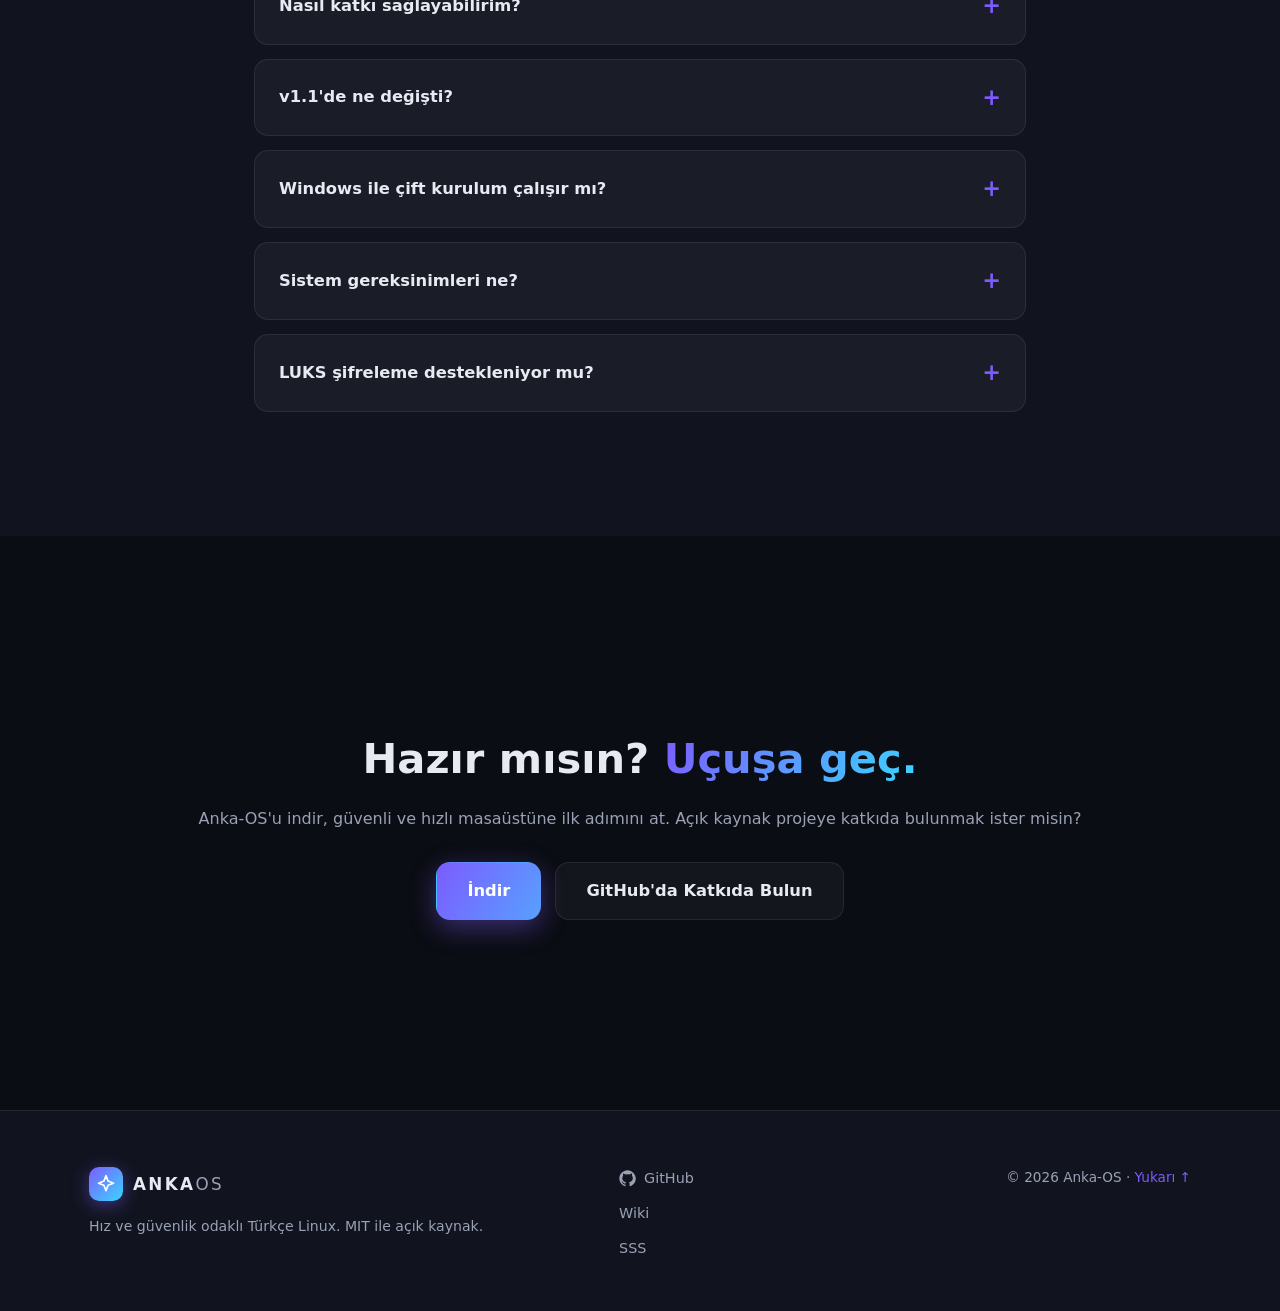
==== commit 0ee88762: "Site aşırı geliştirildi: v1.1 bölümü (güvenlik+performans+araçlar), Anka Araç Takımı bölümü (anka-co" ====
--- a/index.html
+++ b/index.html
@@ -30,6 +30,8 @@
       </a>
       <nav class="nav-links" id="navLinks">
         <a href="#ozellikler">Özellikler</a>
+        <a href="#v11">v1.1</a>
+        <a href="#araclar">Araçlar</a>
         <a href="#ekran">Ekran Görüntüleri</a>
         <a href="#teknik">Teknik</a>
         <a href="#yolharitasi">Yol Haritası</a>
@@ -270,6 +272,10 @@
         <div class="spec-item"><span class="spec-k">ISO Boyutu</span><span class="spec-v">≈ 2.4 GB</span></div>
         <div class="spec-item"><span class="spec-k">Telemetri</span><span class="spec-v">0 — sıfır</span></div>
         <div class="spec-item"><span class="spec-k">Şifreleme</span><span class="spec-v">LUKS2 · v1.1'de aktif</span></div>
+        <div class="spec-item"><span class="spec-k">Güvenlik Duvarı</span><span class="spec-v">ufw + firewalld + fail2ban</span></div>
+        <div class="spec-item"><span class="spec-k">SSH</span><span class="spec-v">Anahtar yalnız · root kapalı</span></div>
+        <div class="spec-item"><span class="spec-k">Kernel Sağlamlaştırma</span><span class="spec-v">ASLR · kptr · dmesg kısıtı</span></div>
+        <div class="spec-item"><span class="spec-k">Sistem Çekirdeği</span><span class="spec-v">anka-core (JSON-RPC)</span></div>
       </div>
       <div class="reqs">
         <h3>Minimum Donanım</h3>
@@ -323,6 +329,137 @@
             <h3>v2.0 — ARM Desteği</h3>
             <p>ARM64 mimari desteği ile daha geniş donanım yelpazesi.</p>
           </div>
+        </div>
+      </div>
+    </div>
+  </section>
+
+  <!-- V1.1 GELİYOR -->
+  <section class="section" id="v11">
+    <div class="container">
+      <div class="section-head">
+        <span class="overline">v1.1 · 17 Ağustos</span>
+        <h2>v1.1'de neler <span class="grad">geliyor?</span></h2>
+        <p>Güvenlik, performans ve kendi araçlarımız — tek güncellemede.</p>
+      </div>
+      <div class="grid">
+        <div class="card">
+          <div class="card-icon" aria-hidden="true">
+            <svg viewBox="0 0 24 24" fill="none" stroke="currentColor" stroke-width="2" stroke-linecap="round" stroke-linejoin="round"><rect x="4" y="10" width="16" height="10" rx="2"/><path d="M8 10V7a4 4 0 018 0v3"/></svg>
+          </div>
+          <h3>LUKS2 Şifreleme Aktif</h3>
+          <p>Şifreli kurulumda boot düzeltmesi — sistem açılışında LUKS şifresini soruyor, siyah ekran yok.</p>
+        </div>
+        <div class="card">
+          <div class="card-icon" aria-hidden="true">
+            <svg viewBox="0 0 24 24" fill="none" stroke="currentColor" stroke-width="2" stroke-linecap="round" stroke-linejoin="round"><path d="M12 22s8-4 8-10V5l-8-3-8 3v7c0 6 8 10 8 10z"/></svg>
+          </div>
+          <h3>Güvenli SSH Varsayılanları</h3>
+          <p>Root girişi ve şifreli kimlik doğrulama kapalı; yalnızca anahtar tabanlı erişim.</p>
+        </div>
+        <div class="card">
+          <div class="card-icon" aria-hidden="true">
+            <svg viewBox="0 0 24 24" fill="none" stroke="currentColor" stroke-width="2" stroke-linecap="round" stroke-linejoin="round"><path d="M13 2L3 14h9l-1 8 10-12h-9l1-8z"/></svg>
+          </div>
+          <h3>sudo Desteği</h3>
+          <p>Kullanıcılar artık <code>sudo</code> kullanabiliyor; <code>%wheel</code> grubu şifresiz yetkilendirildi.</p>
+        </div>
+        <div class="card">
+          <div class="card-icon" aria-hidden="true">
+            <svg viewBox="0 0 24 24" fill="none" stroke="currentColor" stroke-width="2" stroke-linecap="round" stroke-linejoin="round"><path d="M12 2a10 10 0 1010 10 10 10 0 00-10-10z"/><path d="M2 12h20M12 2a15 15 0 010 20M12 2a15 15 0 000 20"/></svg>
+          </div>
+          <h3>Hazır Güvenlik Duvarı</h3>
+          <p>ufw + firewalld kurulu, fail2ban brute-force koruması aktif — ilk açılıştan itibaren.</p>
+        </div>
+        <div class="card">
+          <div class="card-icon" aria-hidden="true">
+            <svg viewBox="0 0 24 24" fill="none" stroke="currentColor" stroke-width="2" stroke-linecap="round" stroke-linejoin="round"><polygon points="13 2 3 14 12 14 11 22 21 10 12 10 13 2"/></svg>
+          </div>
+          <h3>anka-tune Performans</h3>
+          <p>Tek komutla oyun profili: giriş gecikmesi azaltma, ağ jitter düşürme, akıcı FPS.</p>
+        </div>
+        <div class="card">
+          <div class="card-icon" aria-hidden="true">
+            <svg viewBox="0 0 24 24" fill="none" stroke="currentColor" stroke-width="2" stroke-linecap="round" stroke-linejoin="round"><path d="M21 11.5a8.38 8.38 0 01-.9 3.8 8.5 8.5 0 01-7.6 4.7 8.38 8.38 0 01-3.8-.9L3 21l1.9-5.7a8.38 8.38 0 01-.9-3.8 8.5 8.5 0 014.7-7.6 8.38 8.38 0 013.8-.9h.5a8.48 8.48 0 018 8v.5z"/></svg>
+          </div>
+          <h3>Anka Araç Takımı</h3>
+          <p>anka-core, anka-cli, anka-probe, anka-mirrors ve daha fazlası — aşağıda detaylar.</p>
+        </div>
+      </div>
+    </div>
+  </section>
+
+  <!-- ANKA ARAÇLARI -->
+  <section class="section section-alt" id="araclar">
+    <div class="container">
+      <div class="section-head">
+        <span class="overline">Kendi Araçlarımız</span>
+        <h2>Anka <span class="grad">Araç Takımı</span></h2>
+        <p>Anka-OS'a özel, yerleşik komut satırı ve sistem araçları.</p>
+      </div>
+      <div class="grid">
+        <div class="card">
+          <div class="card-icon" aria-hidden="true">
+            <svg viewBox="0 0 24 24" fill="none" stroke="currentColor" stroke-width="2" stroke-linecap="round" stroke-linejoin="round"><path d="M14 2H6a2 2 0 00-2 2v16a2 2 0 002 2h12a2 2 0 002-2V8z"/><path d="M14 2v6h6M9 13h6M9 17h6"/></svg>
+          </div>
+          <h3>anka-core</h3>
+          <p>Arka planda çalışan sistem çekirdeği; durum, güvenlik ve sistem bilgilerini JSON-RPC üzerinden sunar.</p>
+        </div>
+        <div class="card">
+          <div class="card-icon" aria-hidden="true">
+            <svg viewBox="0 0 24 24" fill="none" stroke="currentColor" stroke-width="2" stroke-linecap="round" stroke-linejoin="round"><rect x="2" y="4" width="20" height="14" rx="2"/><path d="M8 21h8M12 18v3"/></svg>
+          </div>
+          <h3>anka-cli</h3>
+          <p>Sistem durumunu sorgula: <code>anka-cli system.status</code>, <code>anka-cli plugins.list</code> ve daha fazlası.</p>
+        </div>
+        <div class="card">
+          <div class="card-icon" aria-hidden="true">
+            <svg viewBox="0 0 24 24" fill="none" stroke="currentColor" stroke-width="2" stroke-linecap="round" stroke-linejoin="round"><path d="M3 3v18h18"/><path d="M7 14l4-4 4 3 5-6"/></svg>
+          </div>
+          <h3>anka-probe</h3>
+          <p>Donanım ve sistem teşhisi: uptime, yük, bellek kullanımı, disk alanı — anlık JSON rapor.</p>
+        </div>
+        <div class="card">
+          <div class="card-icon" aria-hidden="true">
+            <svg viewBox="0 0 24 24" fill="none" stroke="currentColor" stroke-width="2" stroke-linecap="round" stroke-linejoin="round"><path d="M12 2v20M17 5H9.5a3.5 3.5 0 000 7h5a3.5 3.5 0 010 7H6"/></svg>
+          </div>
+          <h3>anka-tune</h3>
+          <p>Oyun performans profili: <code>--list</code> / <code>--apply</code> / <code>--revert</code> / <code>--game</code> modlarıyla geri alınabilir tuning.</p>
+        </div>
+        <div class="card">
+          <div class="card-icon" aria-hidden="true">
+            <svg viewBox="0 0 24 24" fill="none" stroke="currentColor" stroke-width="2" stroke-linecap="round" stroke-linejoin="round"><circle cx="12" cy="12" r="9"/><path d="M3 12h18M12 3a15 15 0 010 18M12 3a15 15 0 000 18"/></svg>
+          </div>
+          <h3>anka-mirrors</h3>
+          <p>reflector tabanlı en hızlı ayna seçimi: <code>anka-mirrors -c TR -m 10</code> ile Türkiye öncelikli indirme hızı.</p>
+        </div>
+        <div class="card">
+          <div class="card-icon" aria-hidden="true">
+            <svg viewBox="0 0 24 24" fill="none" stroke="currentColor" stroke-width="2" stroke-linecap="round" stroke-linejoin="round"><circle cx="12" cy="12" r="4"/><path d="M12 2v2M12 20v2M4.9 4.9l1.4 1.4M17.7 17.7l1.4 1.4M2 12h2M20 12h2M4.9 19.1l1.4-1.4M17.7 6.3l1.4-1.4"/></svg>
+          </div>
+          <h3>anka-daynight / twilight</h3>
+          <p>Saat dilimine göre otomatik açık/koyu tema geçişi — gözlerin her zaman rahat.</p>
+        </div>
+        <div class="card">
+          <div class="card-icon" aria-hidden="true">
+            <svg viewBox="0 0 24 24" fill="none" stroke="currentColor" stroke-width="2" stroke-linecap="round" stroke-linejoin="round"><rect x="3" y="3" width="18" height="18" rx="2"/><path d="M3 9h18M9 21V9"/></svg>
+          </div>
+          <h3>anka-wallpaper-cycle</h3>
+          <p>Anka'ya özel duvar kâğıtları arasında otomatik geçiş — masaüstü hep canlı.</p>
+        </div>
+        <div class="card">
+          <div class="card-icon" aria-hidden="true">
+            <svg viewBox="0 0 24 24" fill="none" stroke="currentColor" stroke-width="2" stroke-linecap="round" stroke-linejoin="round"><path d="M20 21v-2a4 4 0 00-4-4H8a4 4 0 00-4 4v2"/><circle cx="12" cy="7" r="4"/></svg>
+          </div>
+          <h3>anka-first-run</h3>
+          <p>İlk açılış sihirbazı: dil seçimi (TR/EN/DE), kişiselleştirme ve hoş geldin ekranı.</p>
+        </div>
+        <div class="card">
+          <div class="card-icon" aria-hidden="true">
+            <svg viewBox="0 0 24 24" fill="none" stroke="currentColor" stroke-width="2" stroke-linecap="round" stroke-linejoin="round"><path d="M12 3v12"/><path d="M7 10l5 5 5-5"/><path d="M4 21h16"/></svg>
+          </div>
+          <h3>anka-fetch</h3>
+          <p>Hızlı sistem özeti; terminalde dağıtım bilgilerini gösteren neofetch benzeri araç.</p>
         </div>
       </div>
     </div>
@@ -387,7 +524,7 @@
         </details>
         <details>
           <summary>v1.1'de ne değişti?</summary>
-          <p><b>LUKS şifreleme boot düzeltildi</b> — şifreli kurulum artık açılıyor, LUKS şifresi soruluyor. Ayrıca <b>sudo desteği</b> eklendi. Resmî yayın: 17 Ağustos 2026.</p>
+          <p><b>Güvenlik:</b> LUKS2 şifreleme aktif, sudo desteği, güvenli SSH varsayılanları. <b>Performans:</b> anka-tune oyun profili ve sysctl optimizasyonu. <b>Araçlar:</b> anka-core, anka-cli, anka-probe, anka-mirrors ve daha fazlası. Resmî yayın: 17 Ağustos 2026.</p>
         </details>
         <details>
           <summary>Windows ile çift kurulum çalışır mı?</summary>
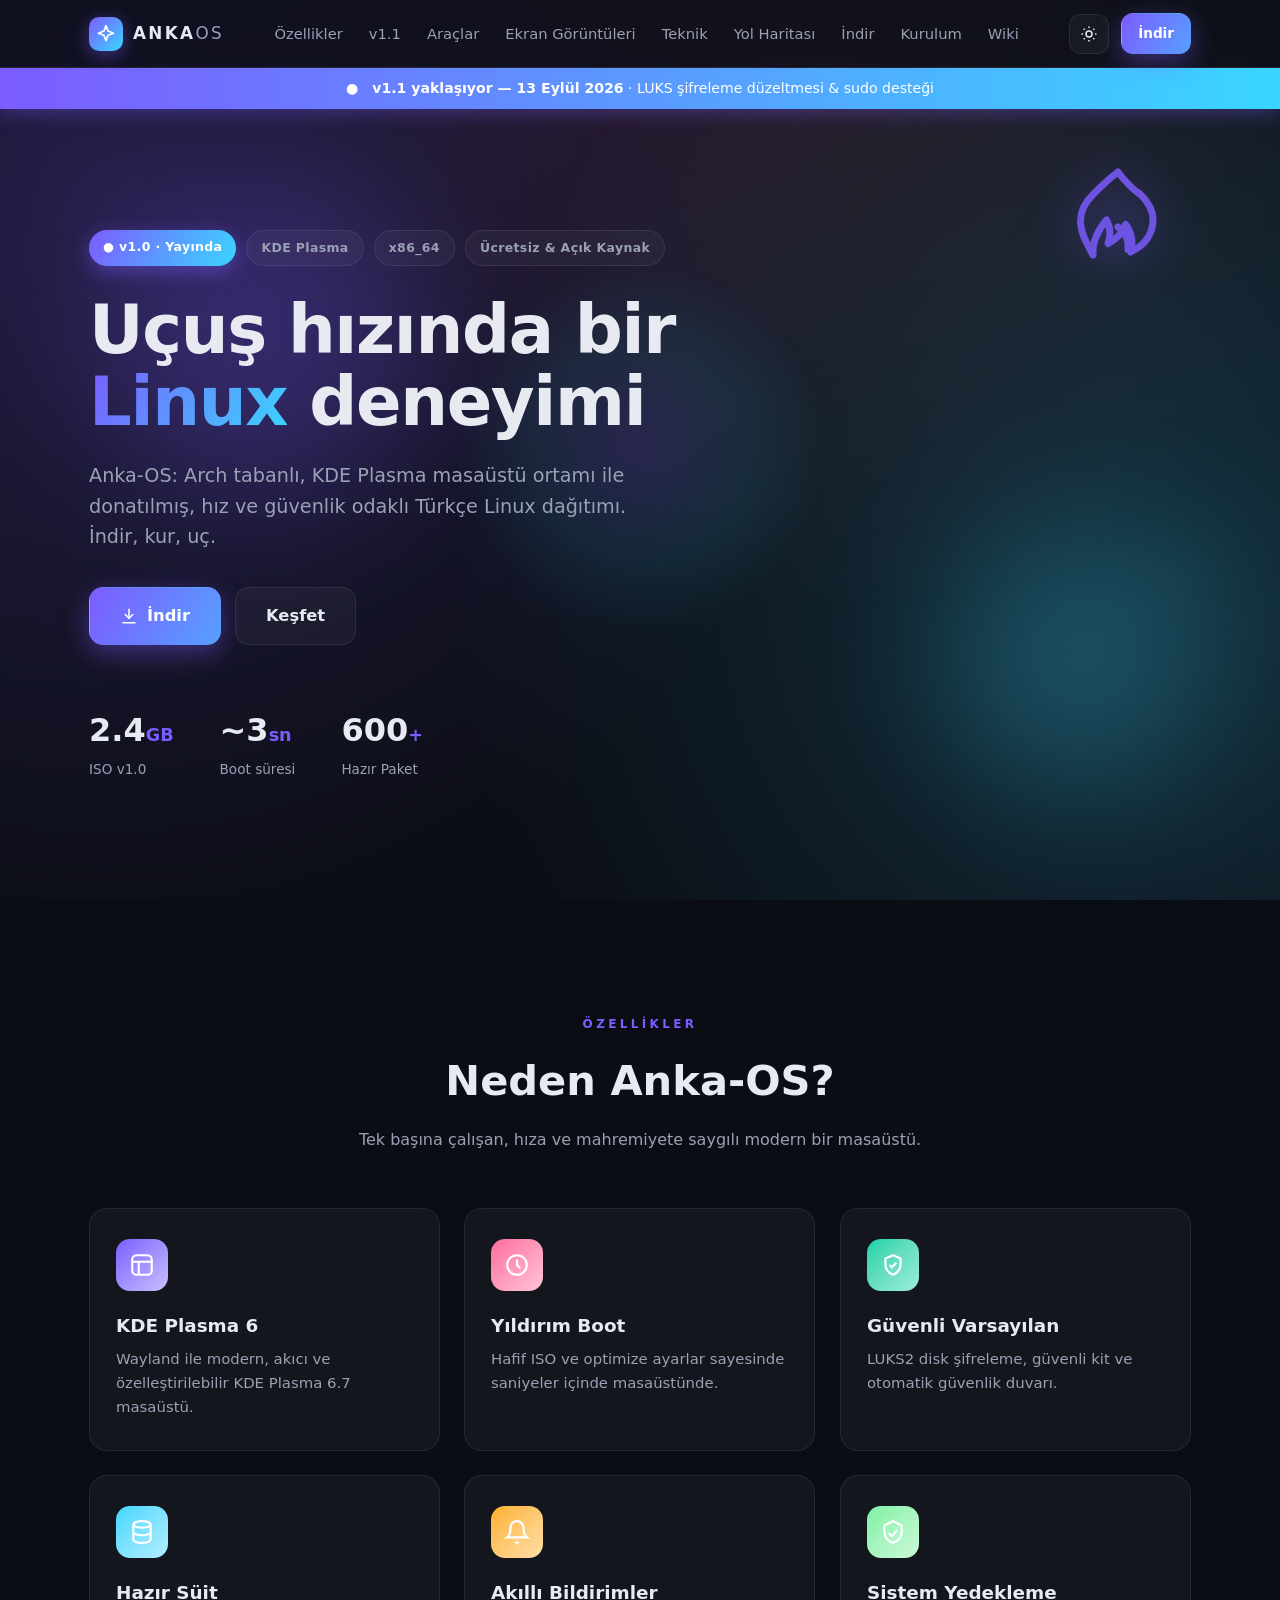
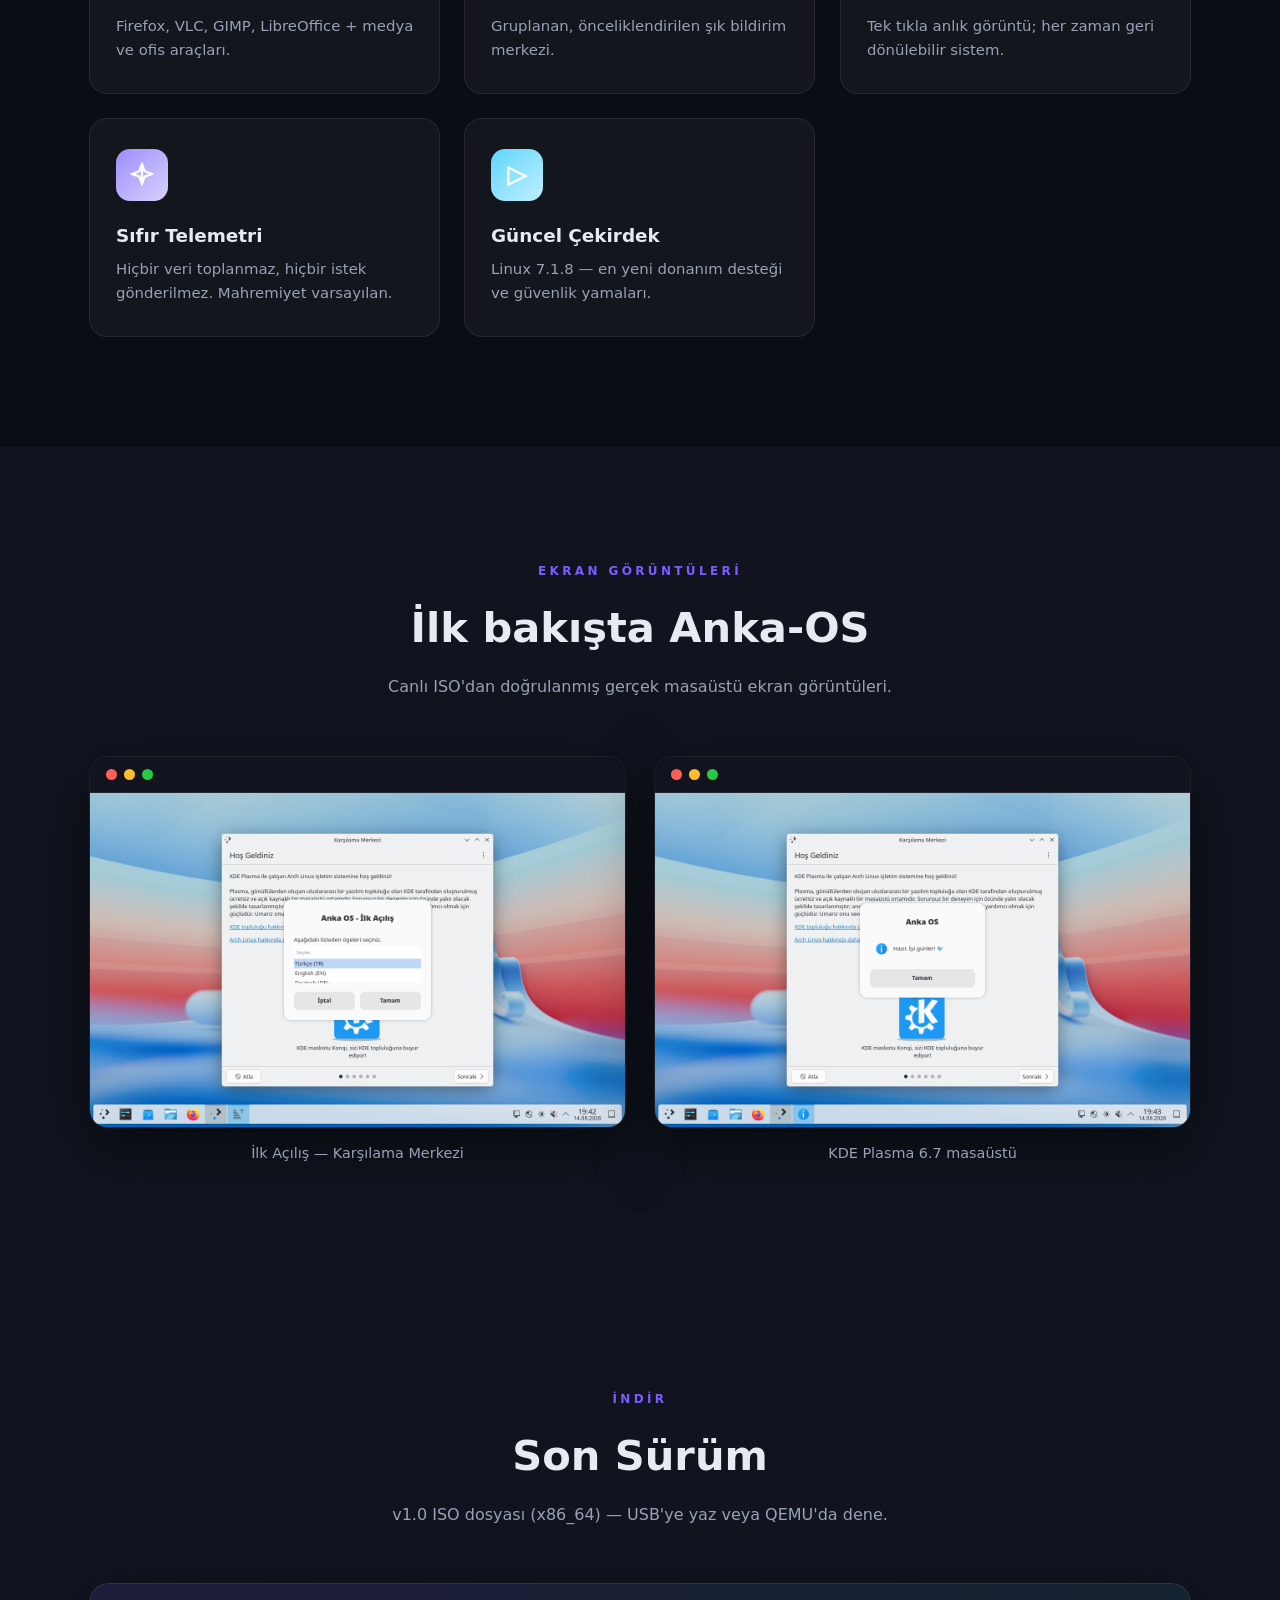
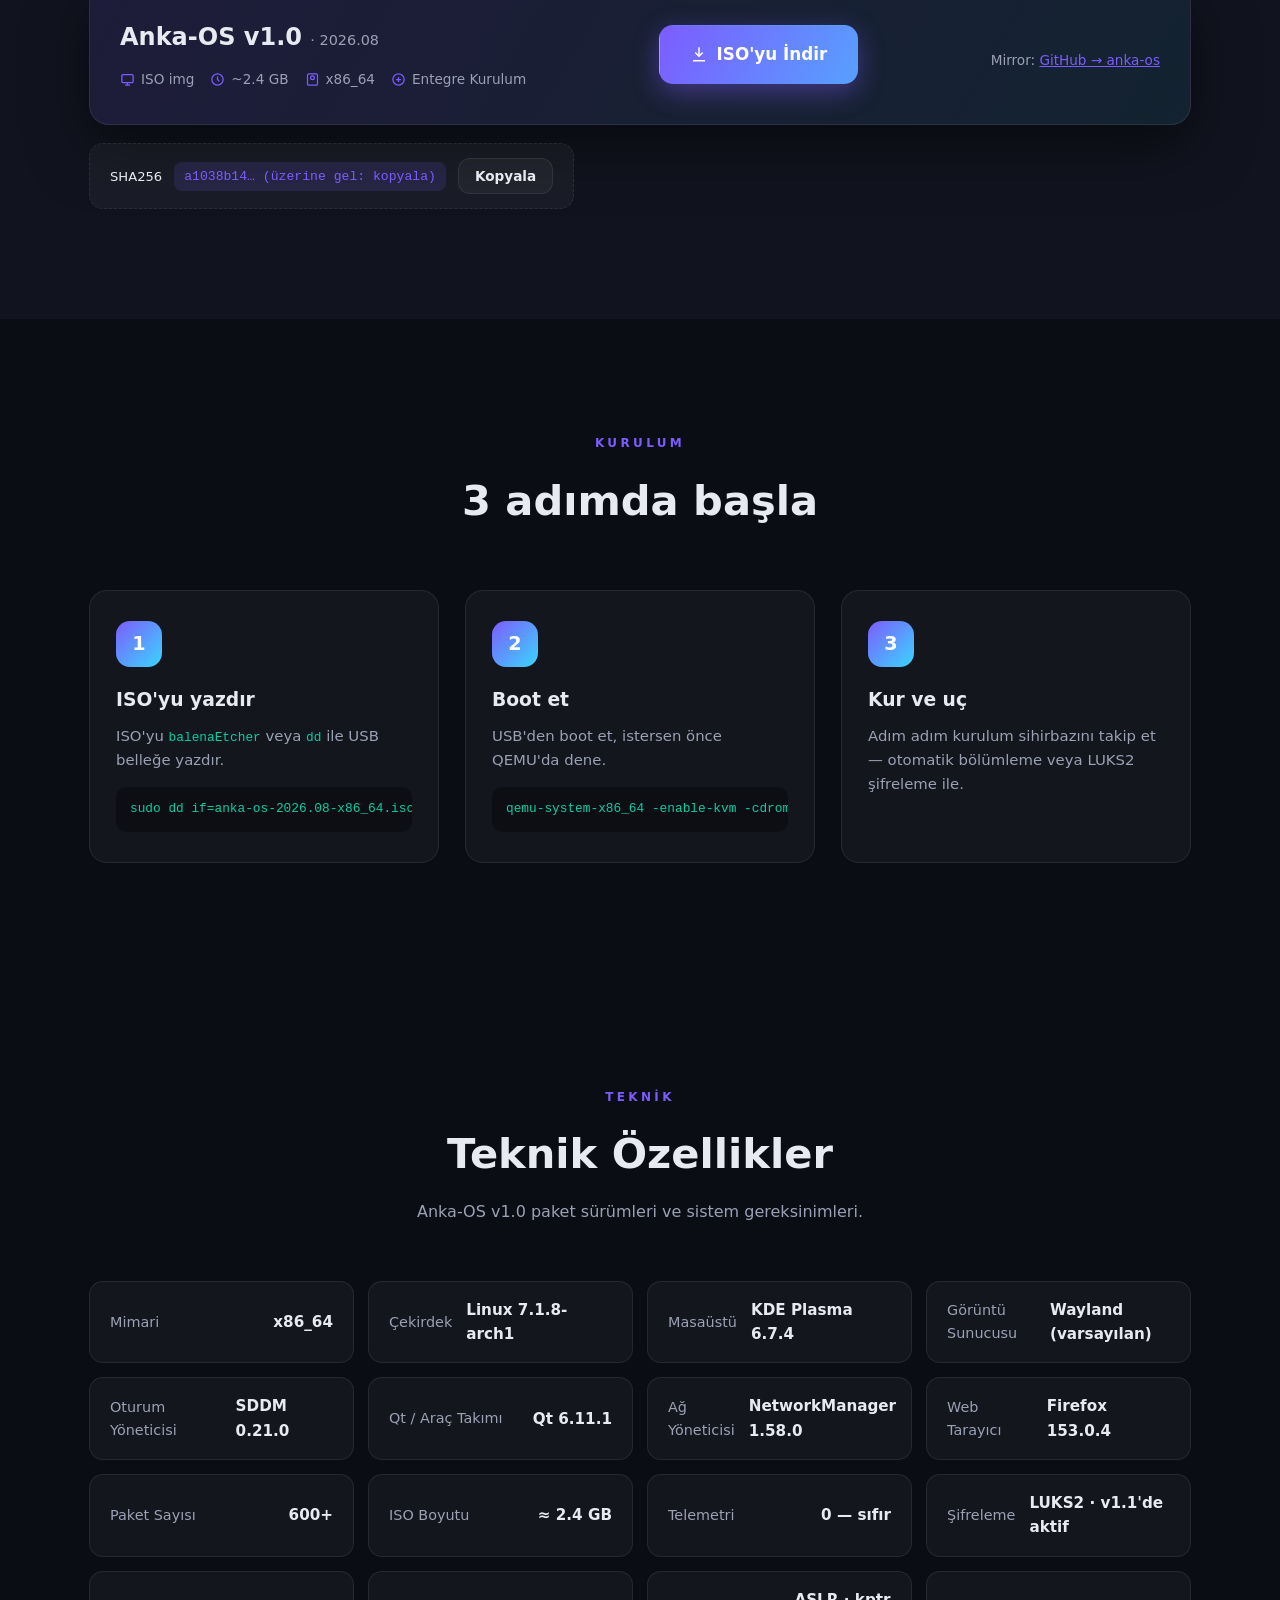
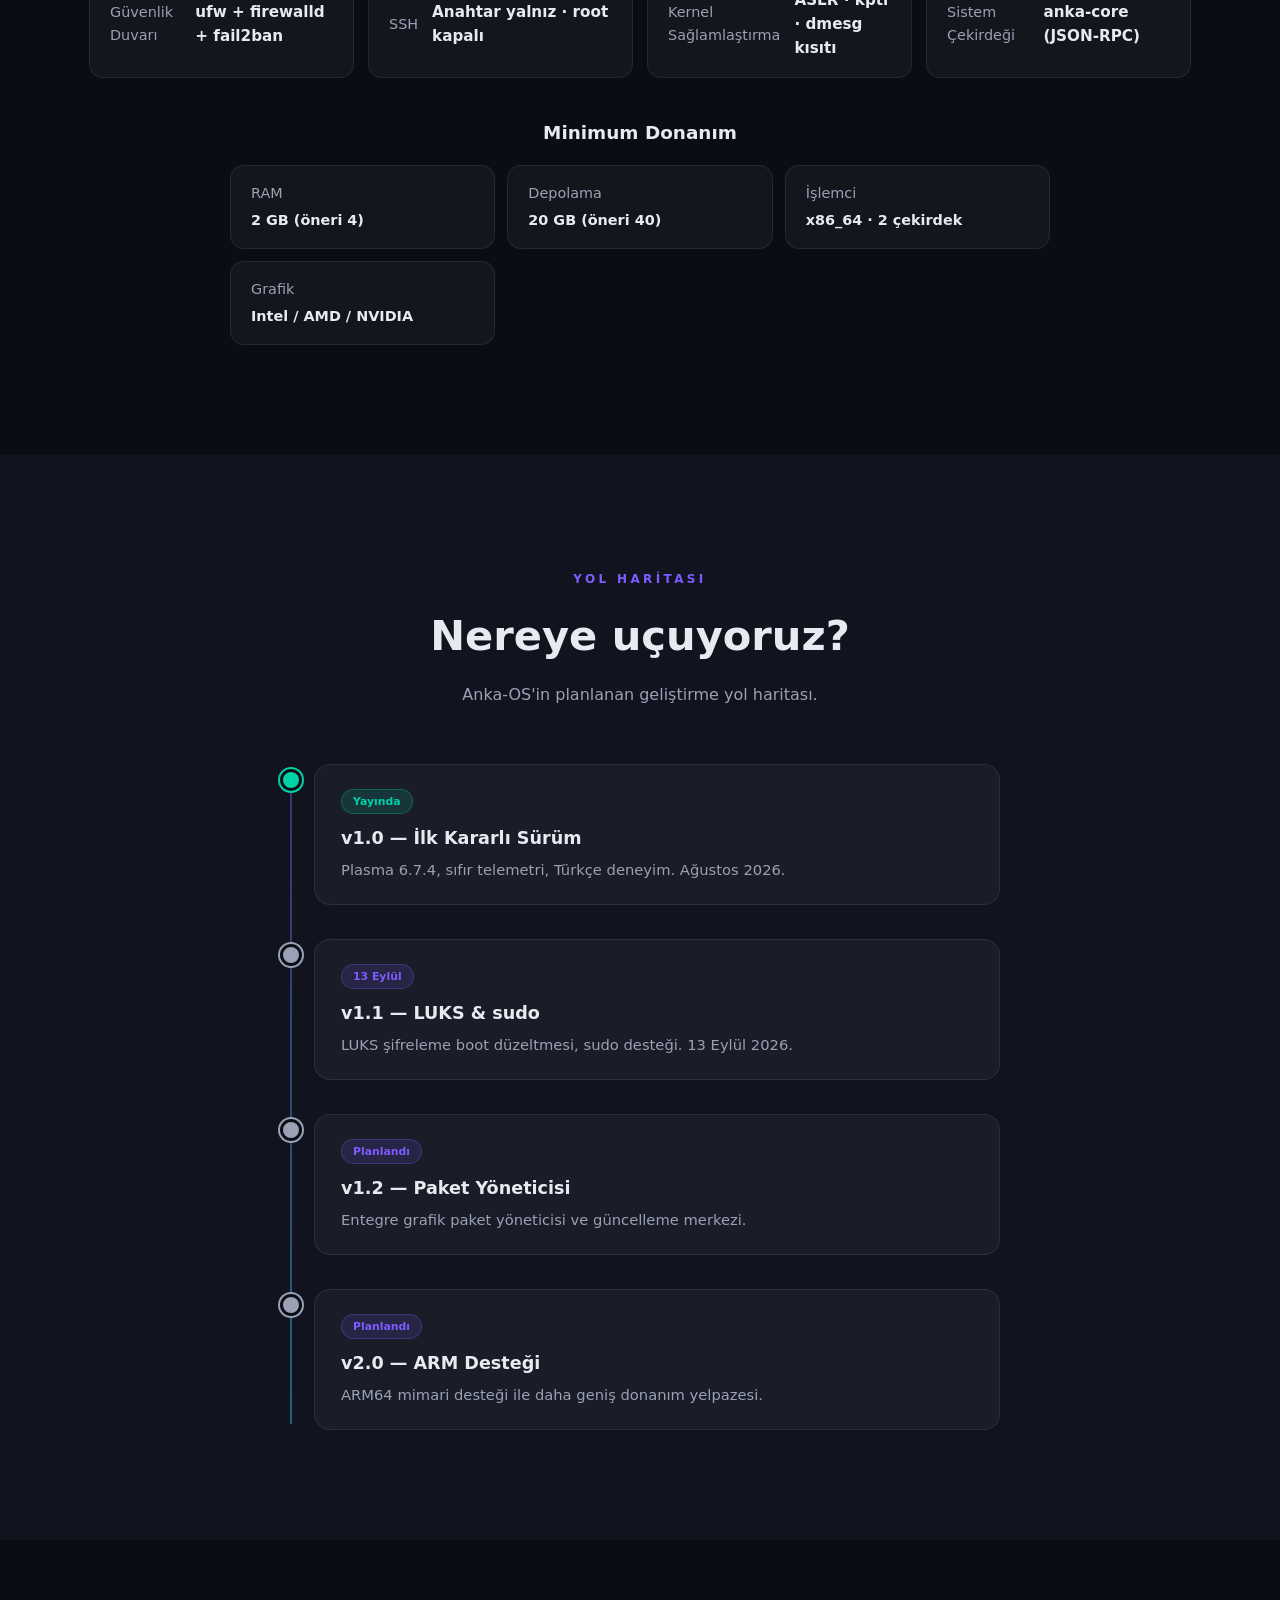
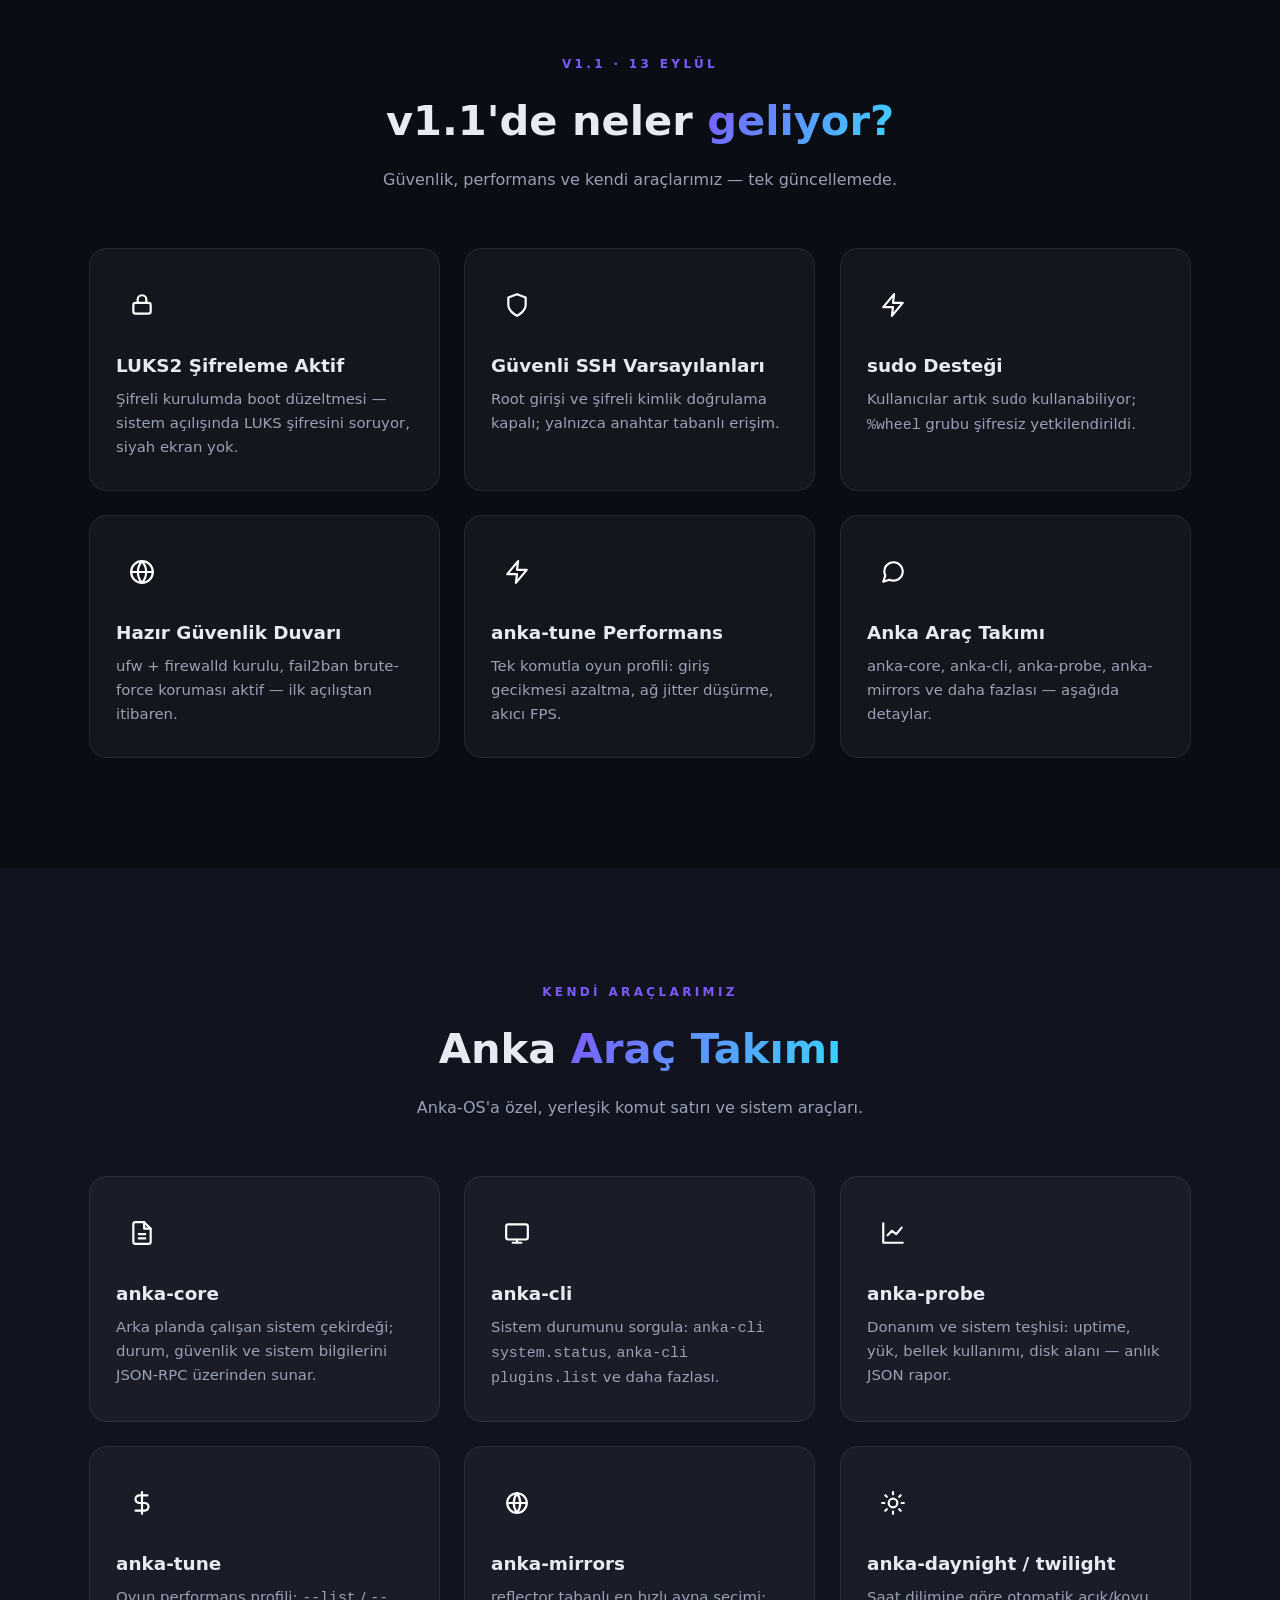
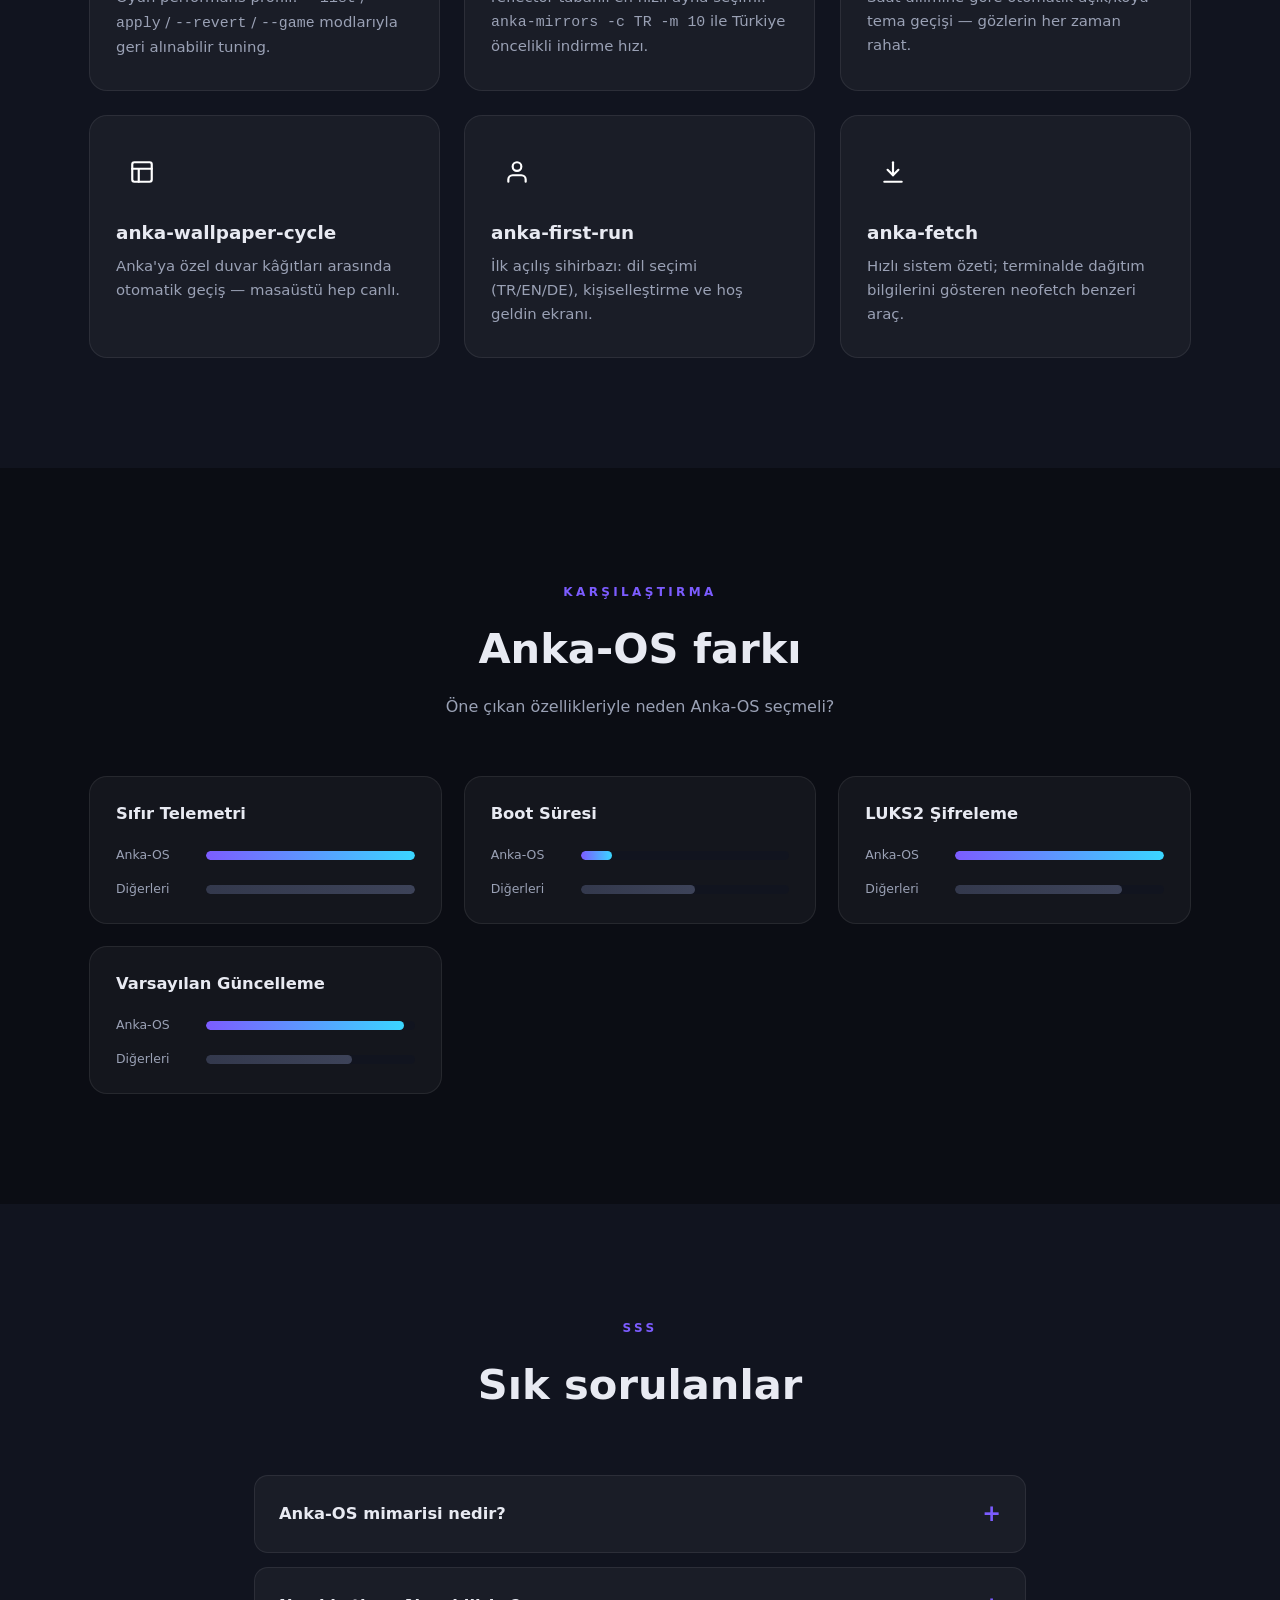
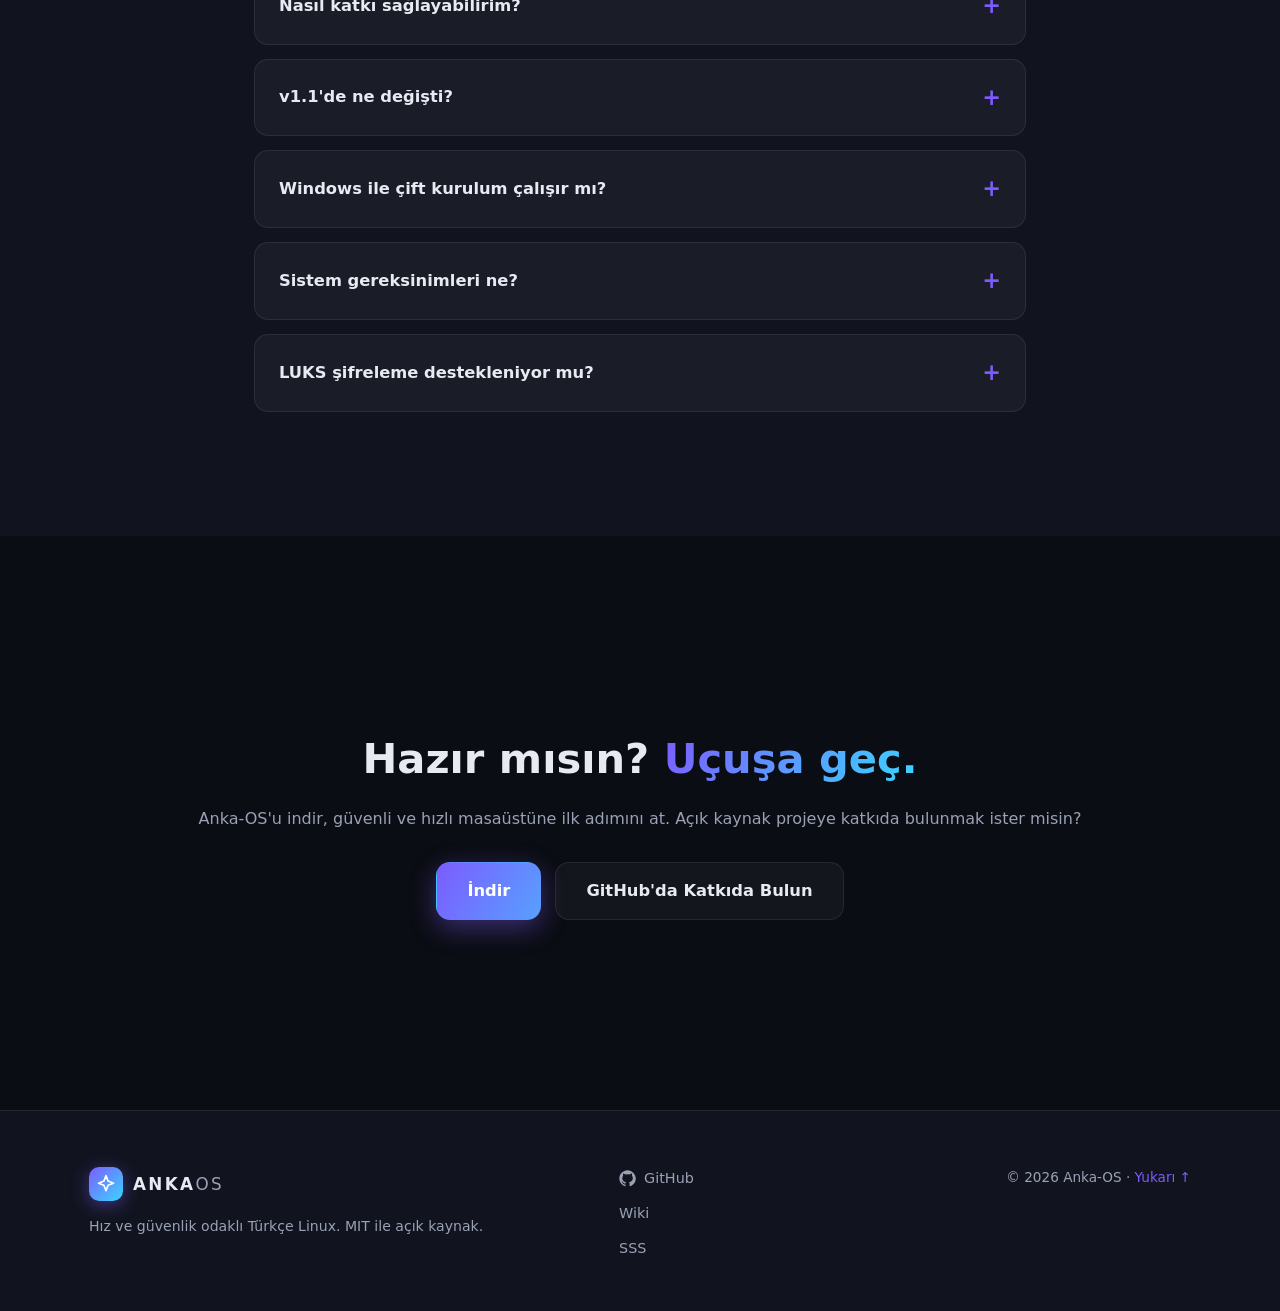
==== commit 9ef14bf7: "v1.1 yayın tarihi 13 Eylül 2026'ya ertelendi (site + wiki)" ====
--- a/index.html
+++ b/index.html
@@ -4,7 +4,7 @@
   <meta charset="UTF-8">
   <meta name="viewport" content="width=device-width, initial-scale=1.0">
   <title>Anka-OS — Hızlı, Şık, Güvenli Linux Dağıtımı</title>
-  <meta name="description" content="Anka-OS: KDE Plasma masaüstü ortamıyla, hız ve güvenlik odaklı Türkçe Linux dağıtımı. v1.0 yayında; v1.1 — 17 Ağustos 2026'da çıkıyor. İndir, kur, uç.">
+  <meta name="description" content="Anka-OS: KDE Plasma masaüstü ortamıyla, hız ve güvenlik odaklı Türkçe Linux dağıtımı. v1.0 yayında; v1.1 — 13 Eylül 2026'da çıkıyor. İndir, kur, uç.">
   <meta property="og:title" content="Anka-OS — Hızlı, Şık, Güvenli Linux">
   <meta property="og:description" content="KDE Plasma + en yeni çekirdek. v1.0 yayında. v1.1 yaklaşıyor: LUKS düzeltmesi ve sudo desteği. ISO'yu indir, QEMU'da ya da gerçek donanımda kur.">
   <meta property="og:type" content="website">
@@ -56,7 +56,7 @@
   <div class="announce" id="announce">
     <div class="container announce-inner">
       <span class="announce-pulse">●</span>
-      <span class="announce-text"><b>v1.1 yaklaşıyor — 17 Ağustos 2026</b> · LUKS şifreleme düzeltmesi &amp; sudo desteği</span>
+      <span class="announce-text"><b>v1.1 yaklaşıyor — 13 Eylül 2026</b> · LUKS şifreleme düzeltmesi &amp; sudo desteği</span>
     </div>
   </div>
 
@@ -309,9 +309,9 @@
         <div class="tl-item">
           <div class="tl-dot soon"></div>
           <div class="tl-body">
-            <span class="tl-tag soon">17 Ağustos</span>
+            <span class="tl-tag soon">13 Eylül</span>
             <h3>v1.1 — LUKS &amp; sudo</h3>
-            <p>LUKS şifreleme boot düzeltmesi, sudo desteği. 17 Ağustos 2026.</p>
+            <p>LUKS şifreleme boot düzeltmesi, sudo desteği. 13 Eylül 2026.</p>
           </div>
         </div>
         <div class="tl-item">
@@ -338,7 +338,7 @@
   <section class="section" id="v11">
     <div class="container">
       <div class="section-head">
-        <span class="overline">v1.1 · 17 Ağustos</span>
+        <span class="overline">v1.1 · 13 Eylül</span>
         <h2>v1.1'de neler <span class="grad">geliyor?</span></h2>
         <p>Güvenlik, performans ve kendi araçlarımız — tek güncellemede.</p>
       </div>
@@ -524,7 +524,7 @@
         </details>
         <details>
           <summary>v1.1'de ne değişti?</summary>
-          <p><b>Güvenlik:</b> LUKS2 şifreleme aktif, sudo desteği, güvenli SSH varsayılanları. <b>Performans:</b> anka-tune oyun profili ve sysctl optimizasyonu. <b>Araçlar:</b> anka-core, anka-cli, anka-probe, anka-mirrors ve daha fazlası. Resmî yayın: 17 Ağustos 2026.</p>
+          <p><b>Güvenlik:</b> LUKS2 şifreleme aktif, sudo desteği, güvenli SSH varsayılanları. <b>Performans:</b> anka-tune oyun profili ve sysctl optimizasyonu. <b>Araçlar:</b> anka-core, anka-cli, anka-probe, anka-mirrors ve daha fazlası. Resmî yayın: 13 Eylül 2026.</p>
         </details>
         <details>
           <summary>Windows ile çift kurulum çalışır mı?</summary>
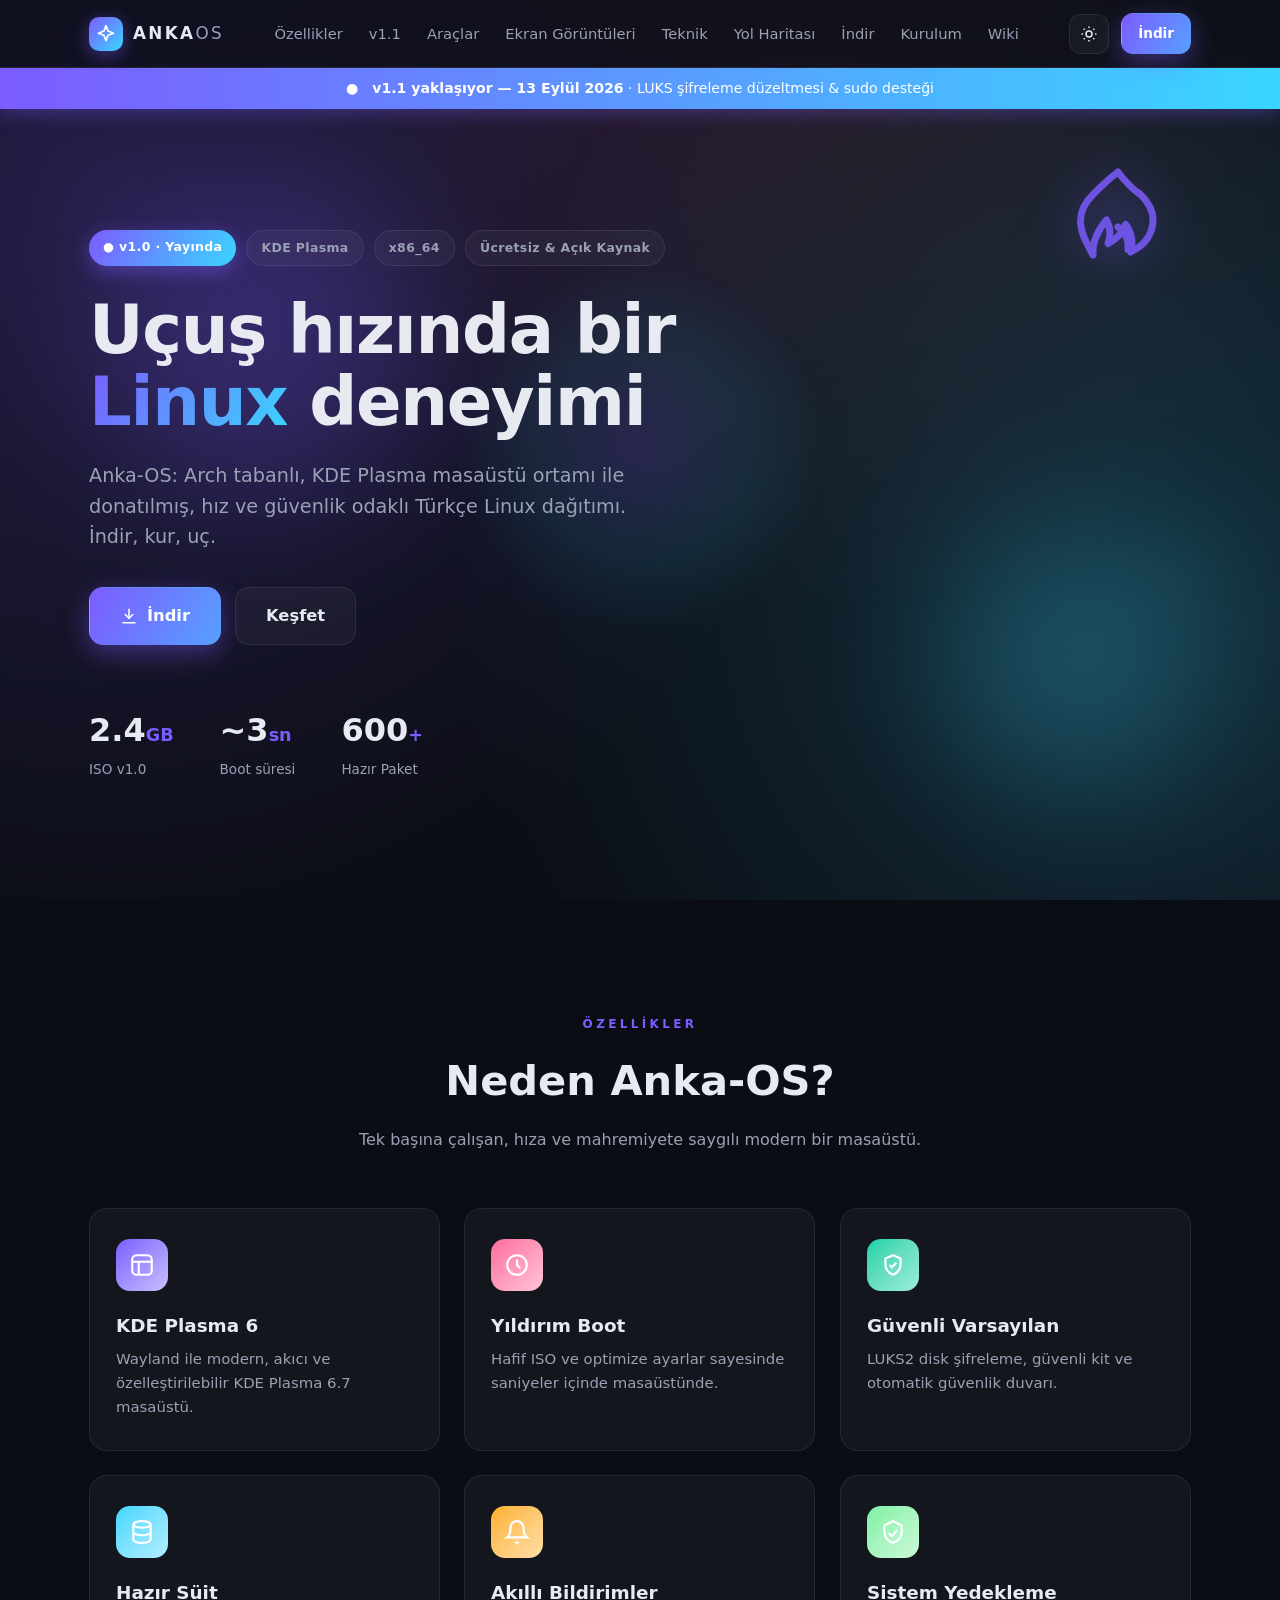
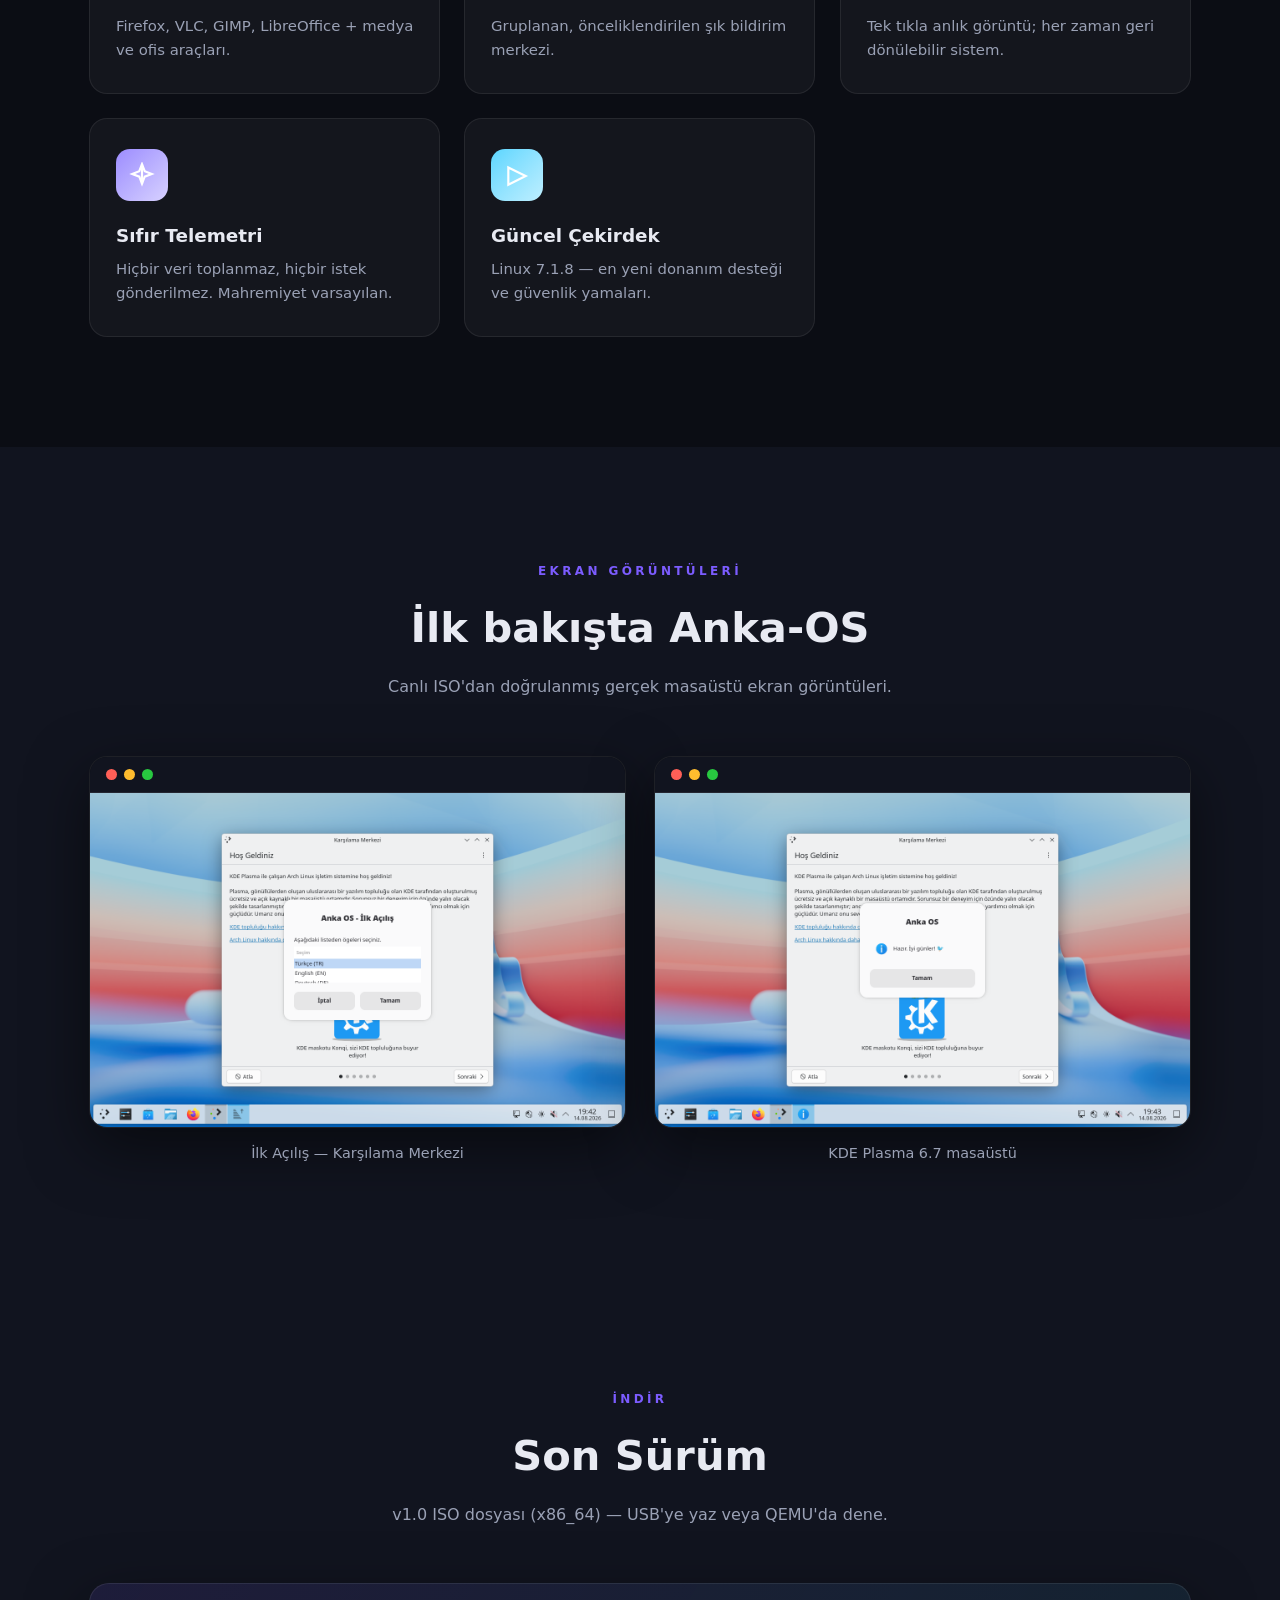
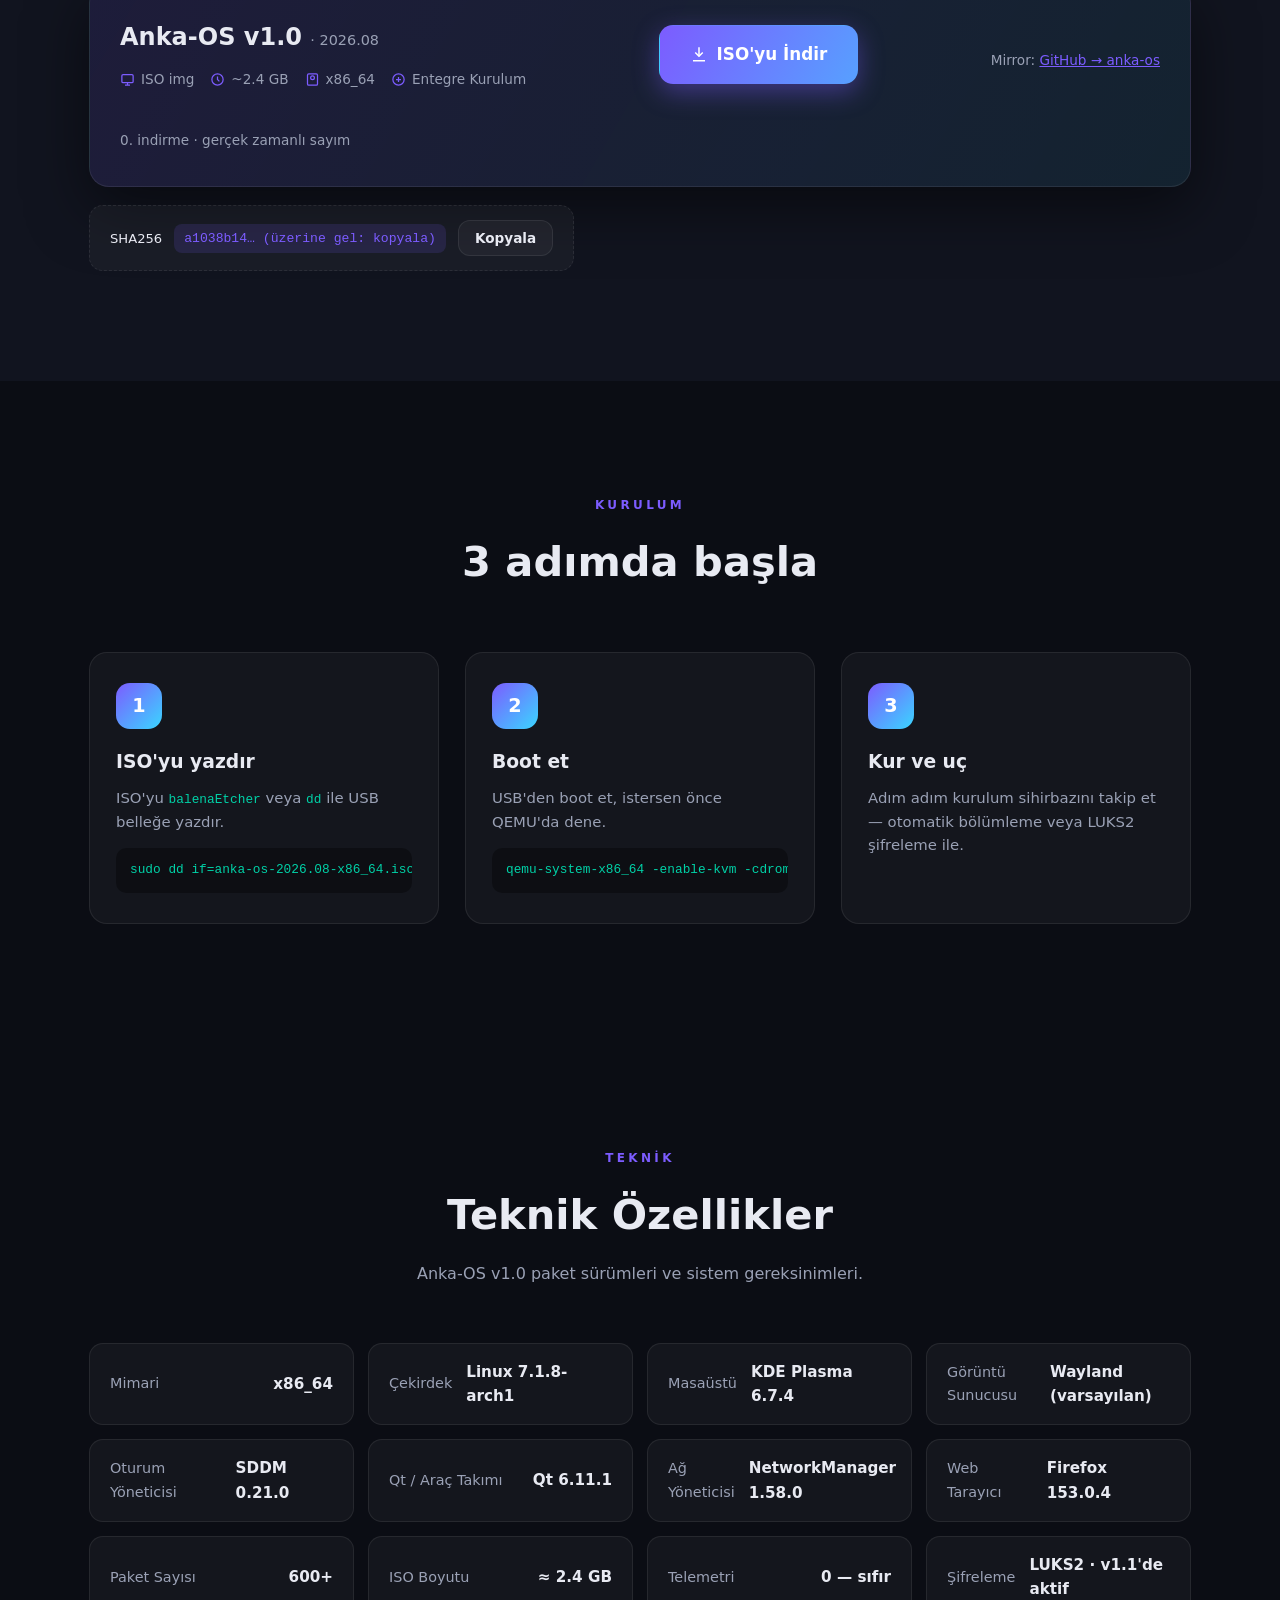
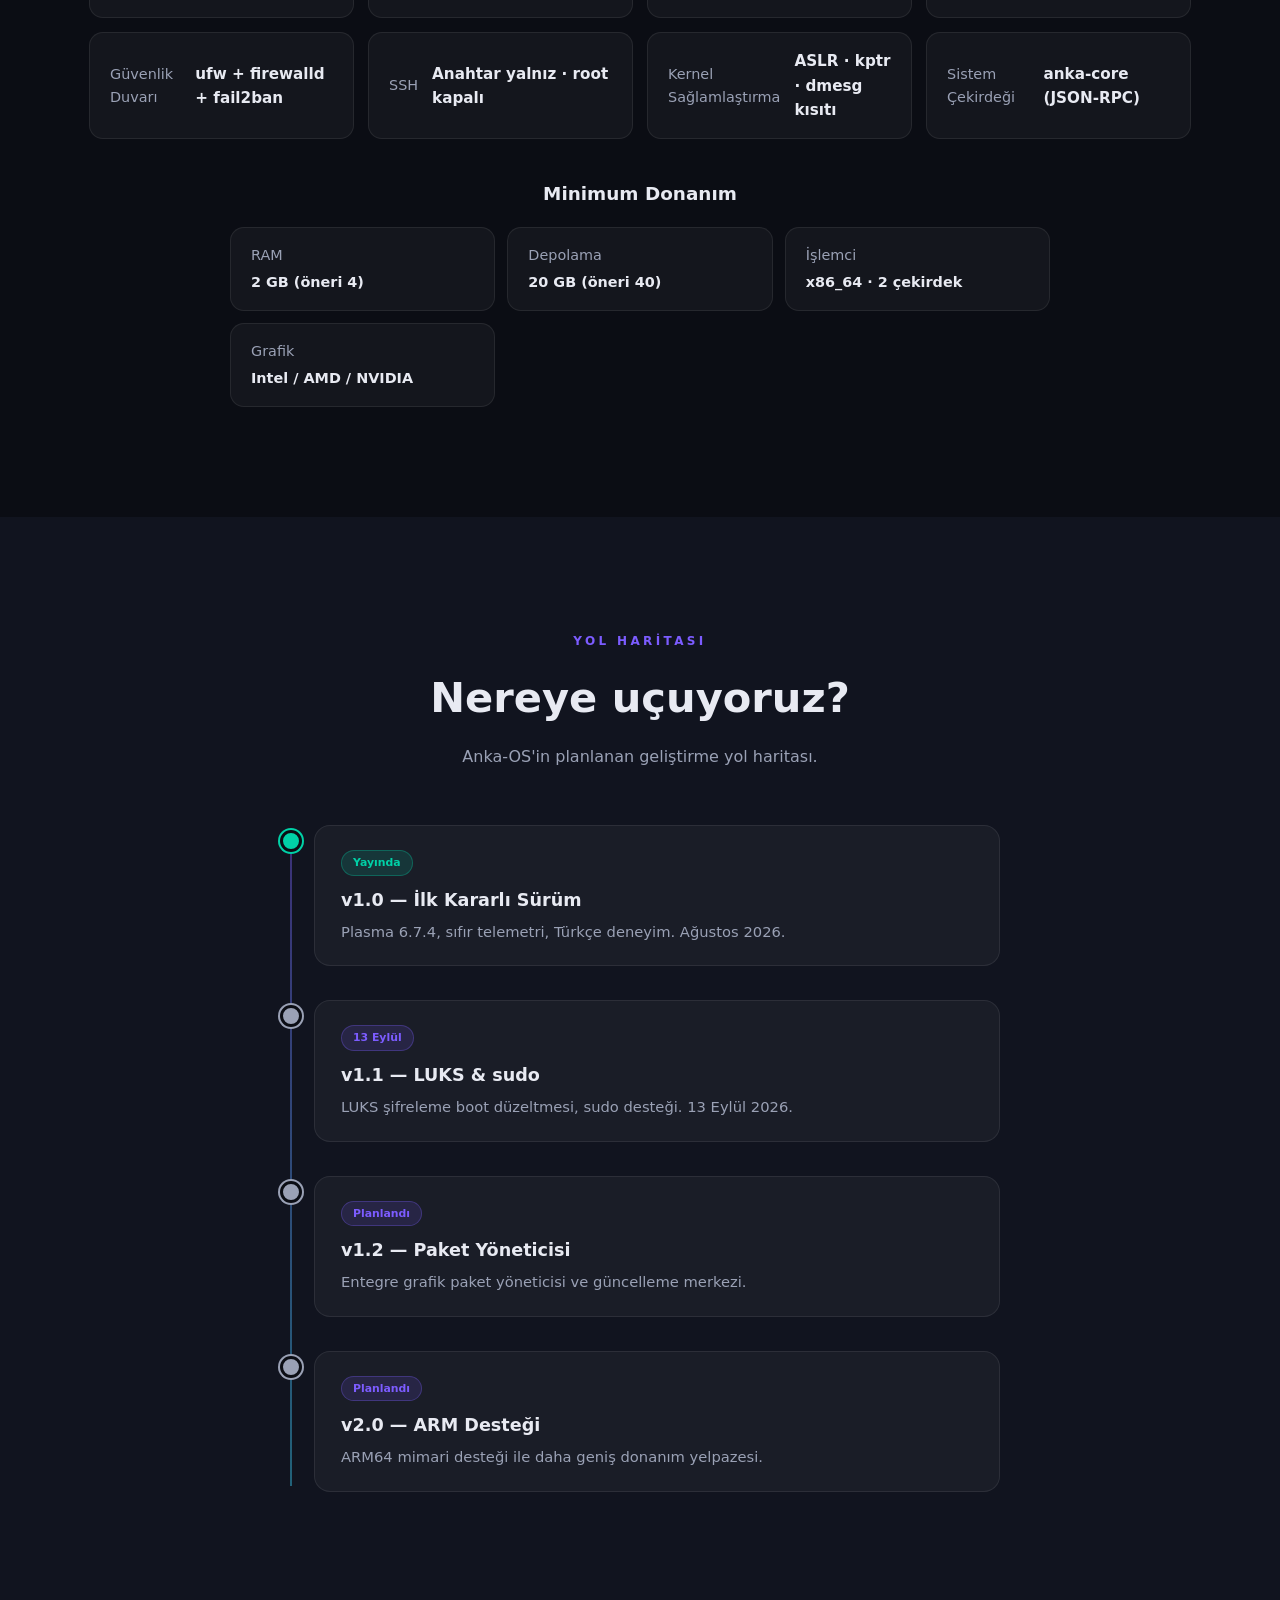
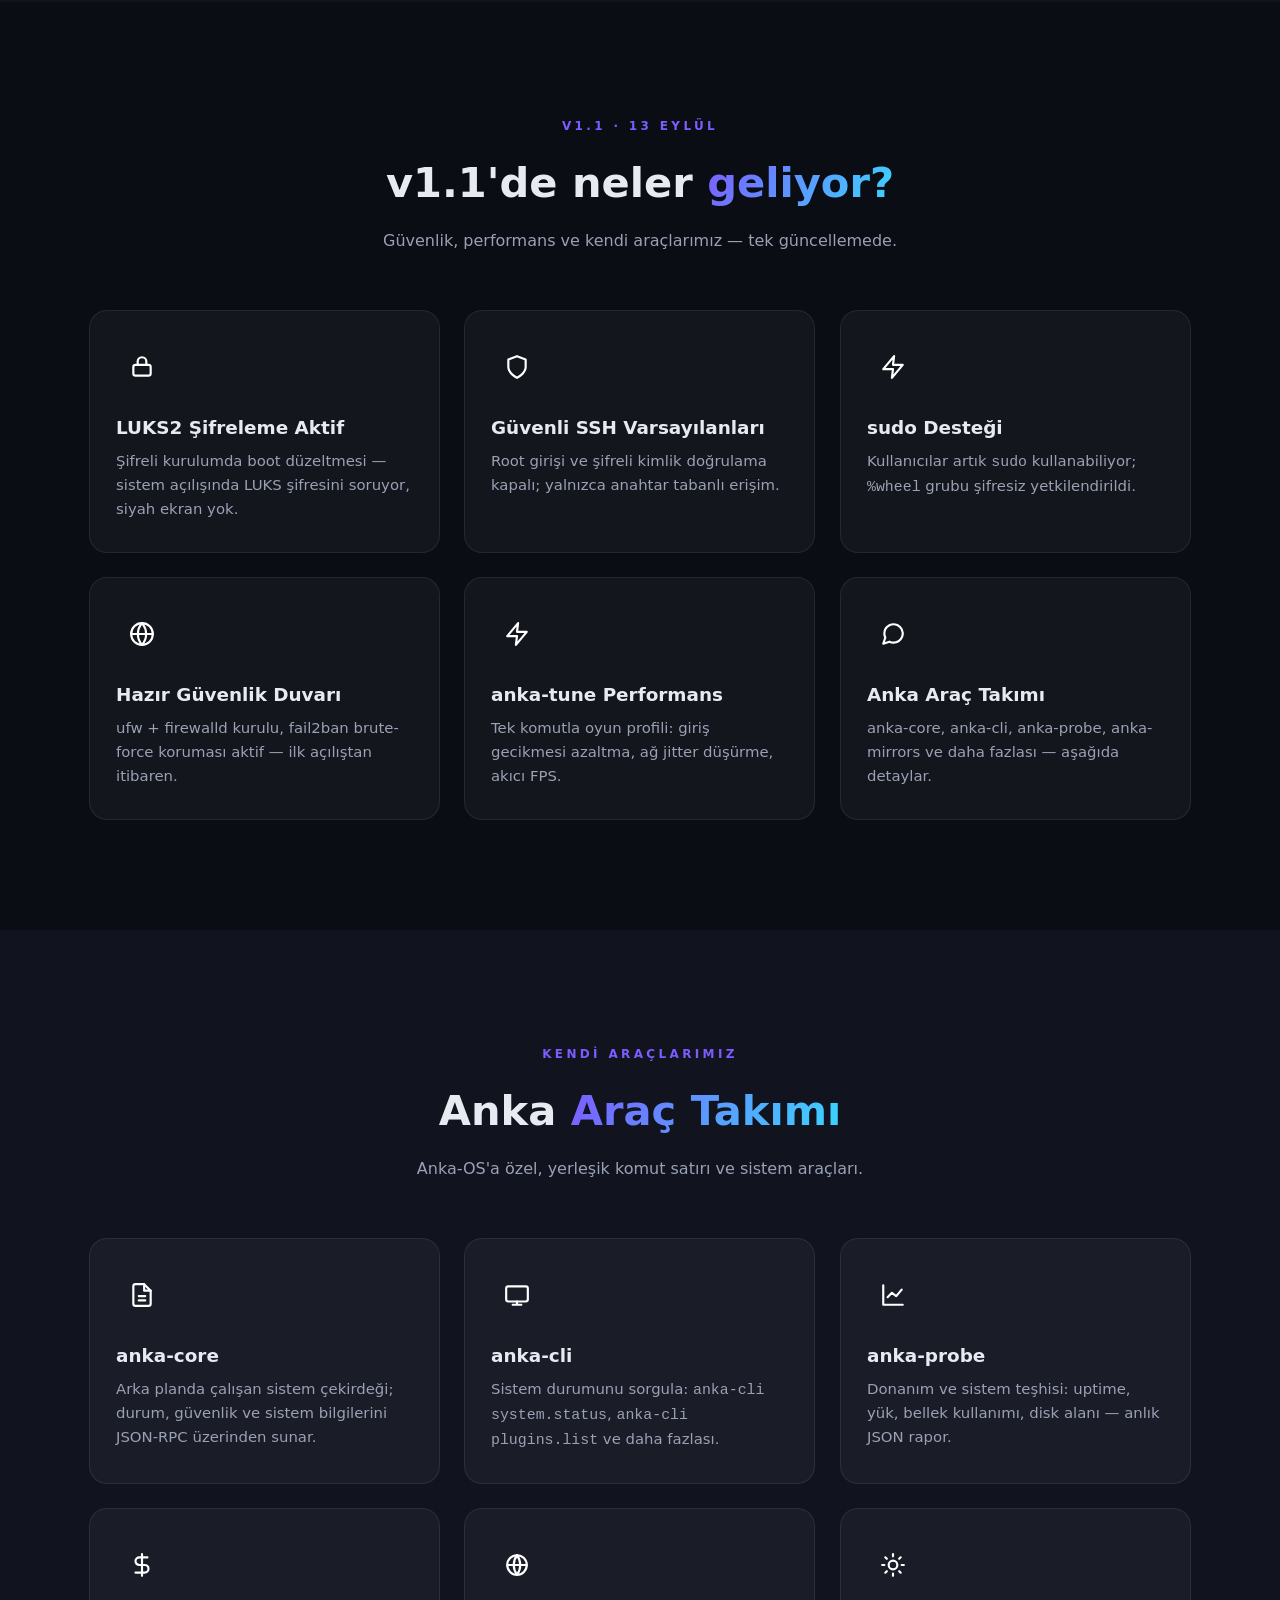
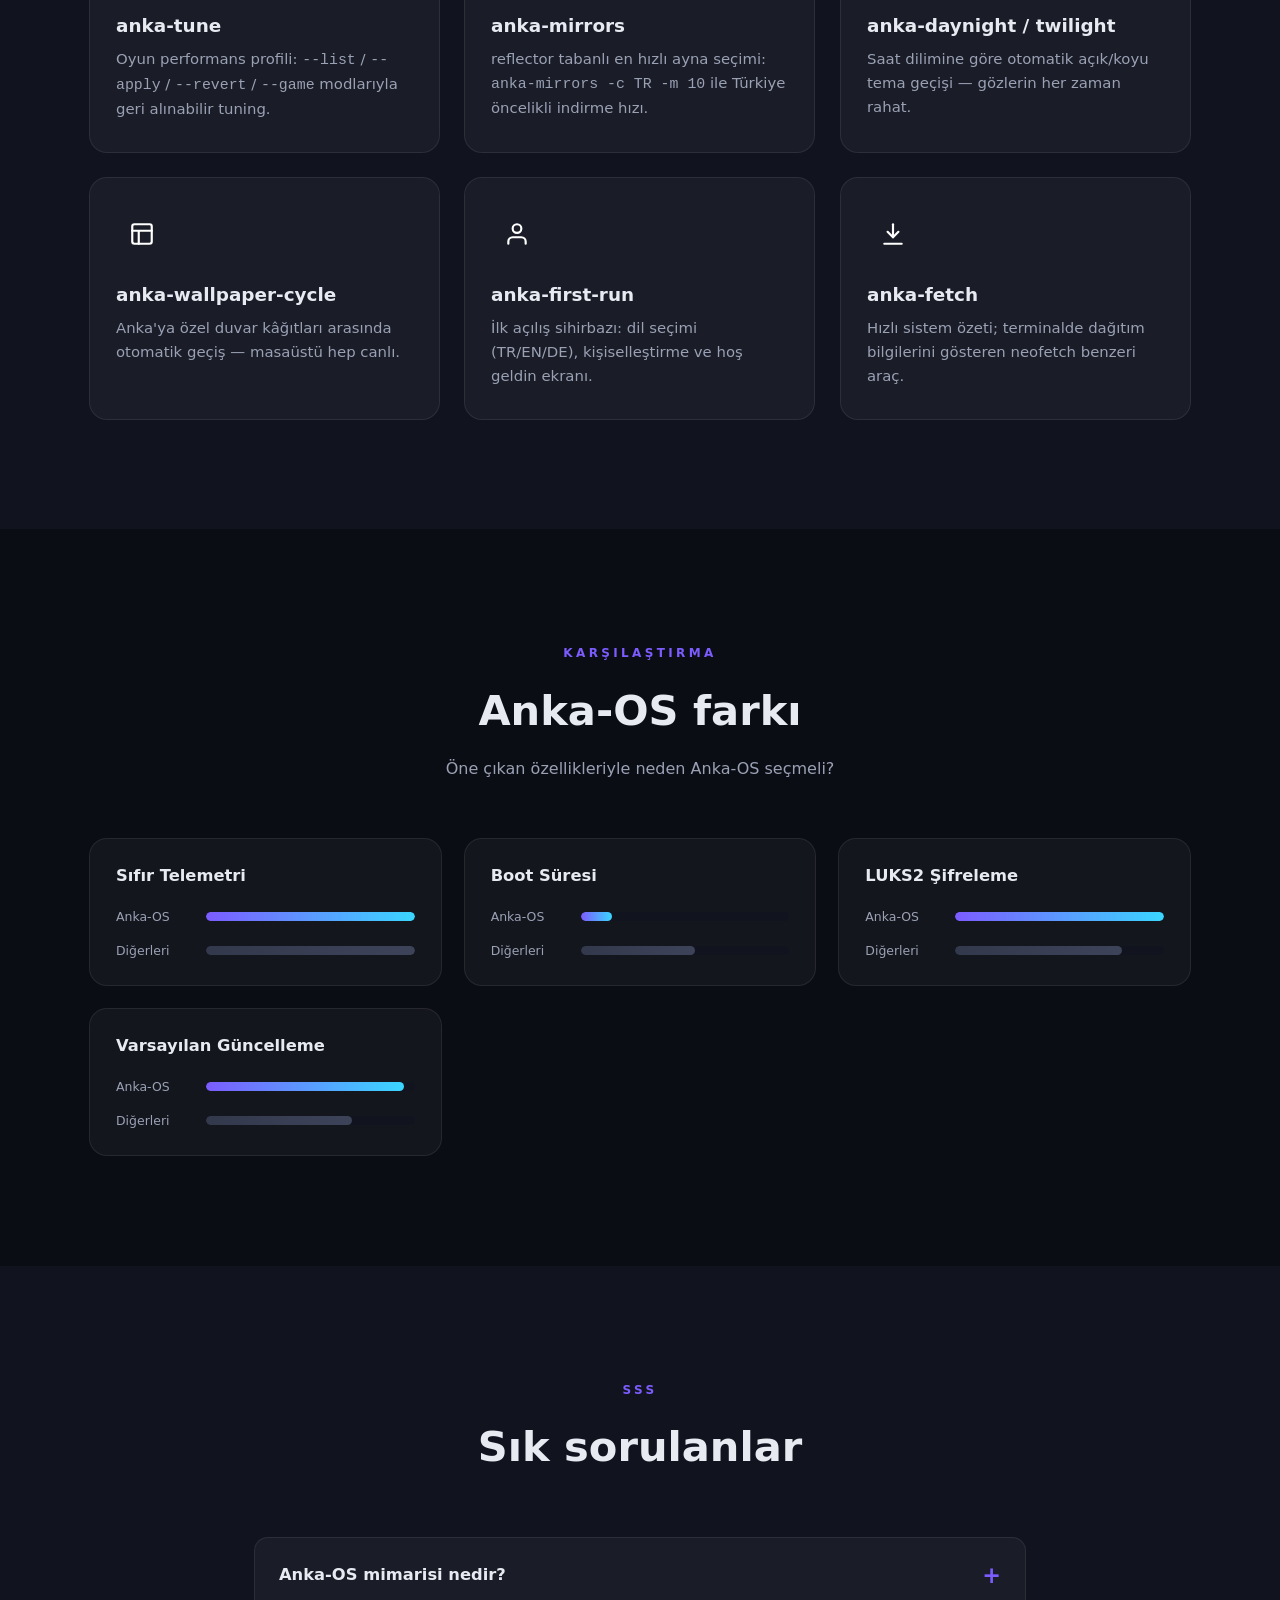
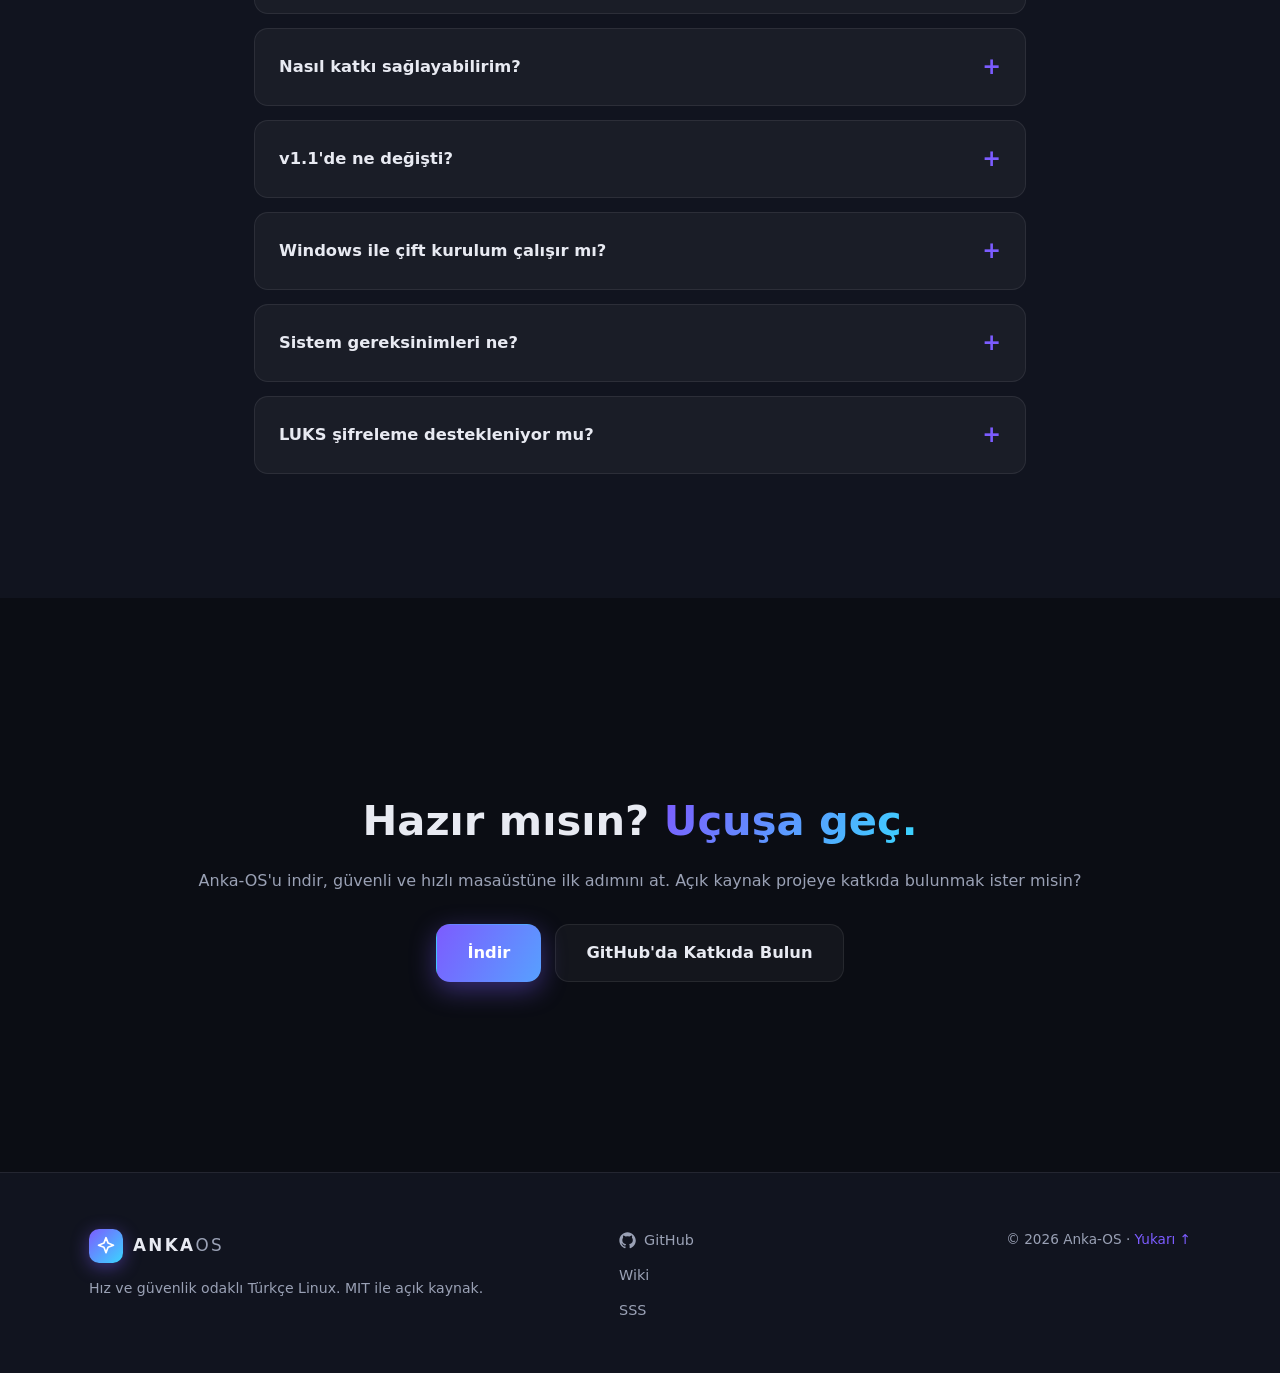
==== commit 44aa7cc8: "Popülerlik: SEO (og:/twitter/JSON-LD/canonical), indirme sayacı (localStorage), README destek bölümü" ====
--- a/index.html
+++ b/index.html
@@ -8,7 +8,31 @@
   <meta property="og:title" content="Anka-OS — Hızlı, Şık, Güvenli Linux">
   <meta property="og:description" content="KDE Plasma + en yeni çekirdek. v1.0 yayında. v1.1 yaklaşıyor: LUKS düzeltmesi ve sudo desteği. ISO'yu indir, QEMU'da ya da gerçek donanımda kur.">
   <meta property="og:type" content="website">
+  <meta property="og:url" content="https://muhammetodosks.github.io/anka-os-site/">
+  <meta property="og:site_name" content="Anka-OS">
+  <meta property="og:locale" content="tr_TR">
+  <meta property="og:image" content="https://muhammetodosks.github.io/anka-os-site/assets/img/og-cover.png">
+  <meta name="twitter:card" content="summary_large_image">
+  <meta name="twitter:title" content="Anka-OS — Hızlı, Şık, Güvenli Linux">
+  <meta name="twitter:description" content="Türkçe Linux dağıtımı. v1.0 yayında; v1.1 — 13 Eylül 2026'da çıkıyor.">
+  <meta name="twitter:image" content="https://muhammetodosks.github.io/anka-os-site/assets/img/og-cover.png">
+  <meta name="theme-color" content="#12151c">
+  <link rel="canonical" href="https://muhammetodosks.github.io/anka-os-site/">
   <link rel="icon" href="assets/img/favicon.svg" type="image/svg+xml">
+  <script type="application/ld+json">
+  {
+    "@context": "https://schema.org",
+    "@type": "SoftwareApplication",
+    "name": "Anka-OS",
+    "operatingSystem": "Linux",
+    "applicationCategory": "OperatingSystem",
+    "description": "KDE Plasma masaüstü ortamıyla hız ve güvenlik odaklı Türkçe Linux dağıtımı.",
+    "softwareVersion": "1.0",
+    "inLanguage": "tr",
+    "url": "https://muhammetodosks.github.io/anka-os-site/",
+    "offers": { "@type": "Offer", "price": "0", "priceCurrency": "TRY" }
+  }
+  </script>
   <link rel="stylesheet" href="assets/css/style.css">
   <script defer src="assets/js/main.js"></script>
 </head>
@@ -213,6 +237,7 @@
           ISO'yu İndir
         </a>
         <p class="dl-note">Mirror: <a href="https://github.com/muhammetodosks/anka-os" target="_blank" rel="noopener">GitHub → anka-os</a></p>
+        <p class="dl-note"><span id="dlCount" class="dl-count">—</span> indirme · gerçek zamanlı sayım</p>
       </div>
       <div class="checksum">
         <span>SHA256</span>
